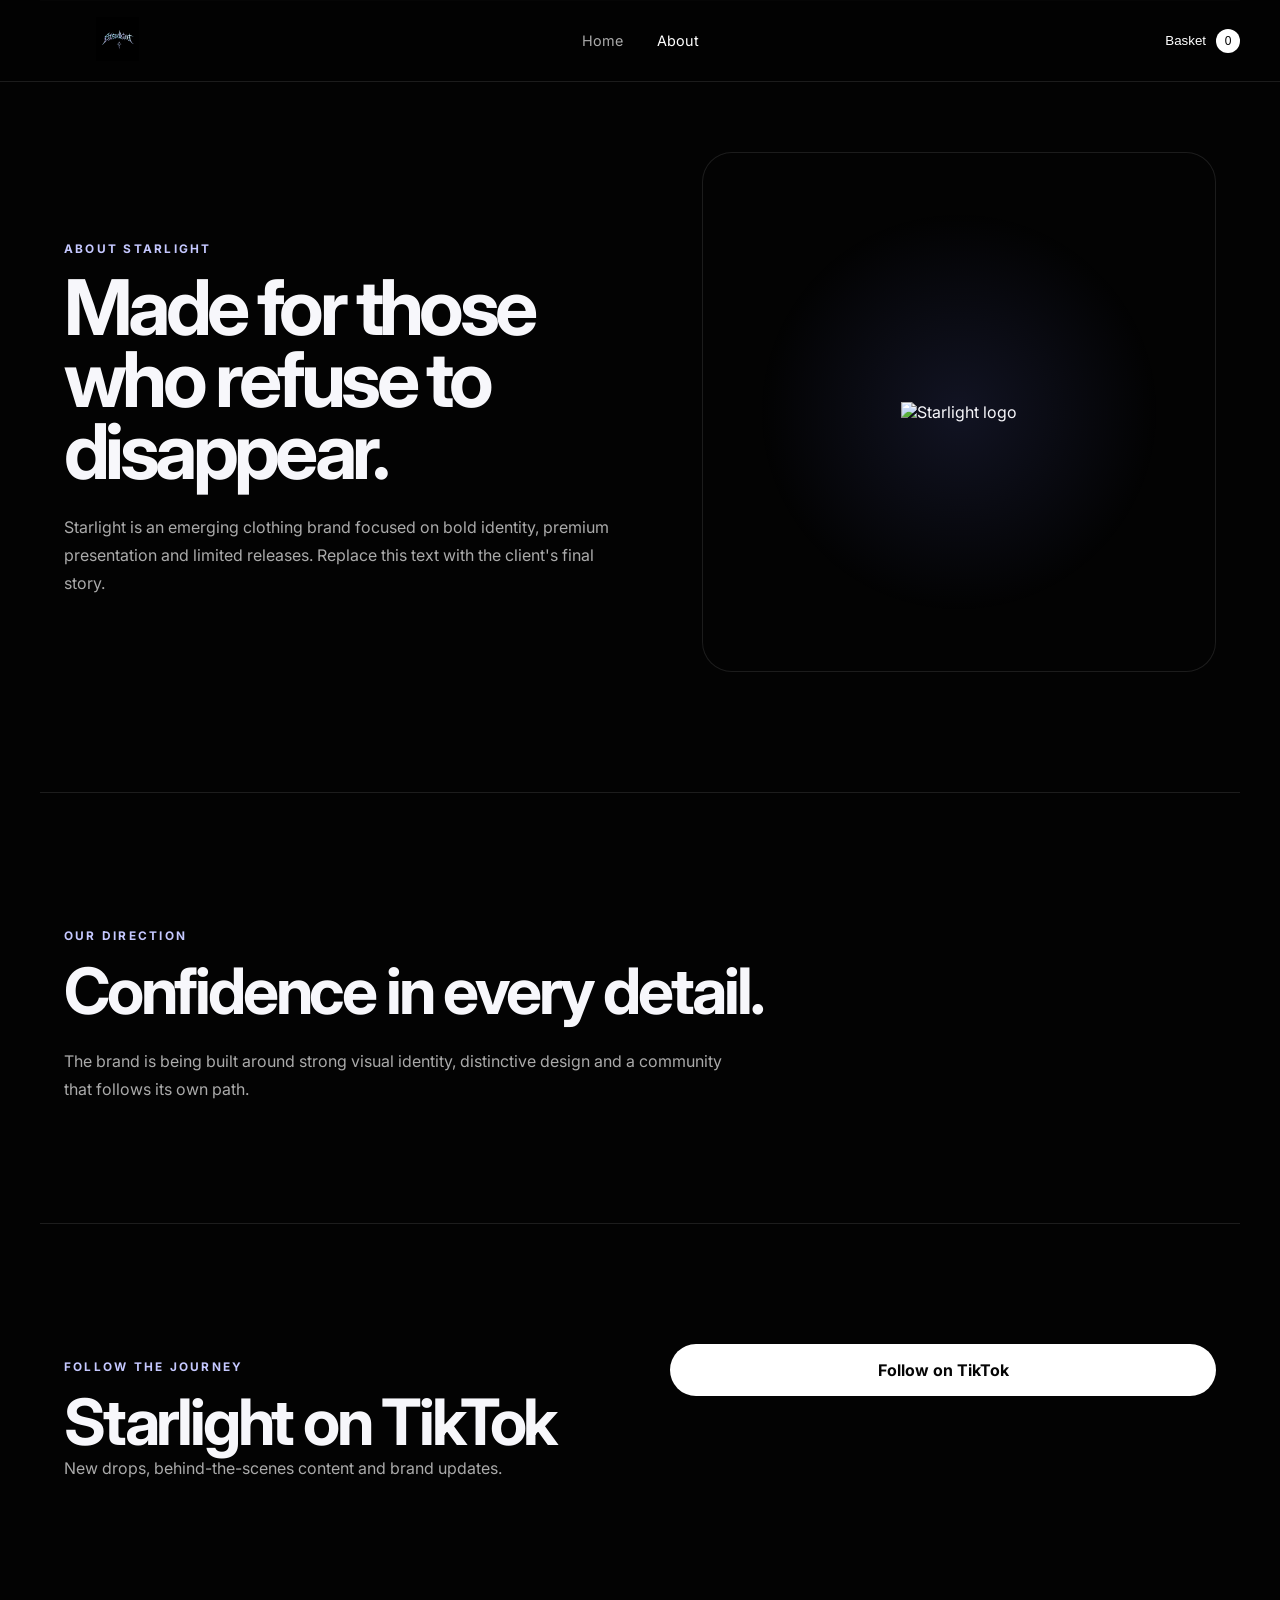
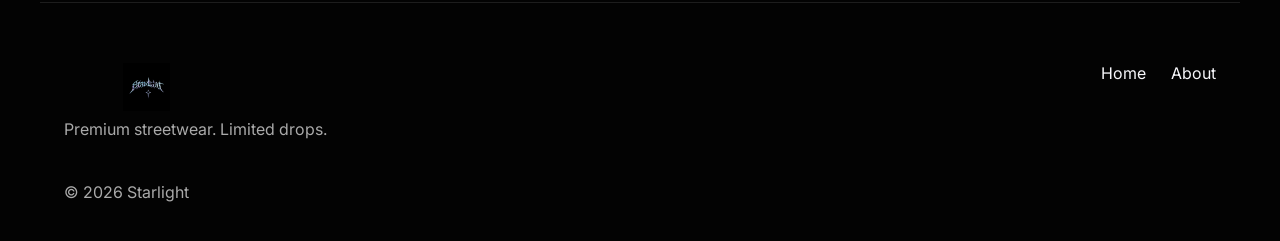
==== about.html @ 2e6d8582 "Update about.html" ====
<!DOCTYPE html><html lang="en"><head><meta charset="UTF-8"><meta name="viewport" content="width=device-width,initial-scale=1"><meta name="description" content="About Starlight."><title>Starlight | About</title><link rel="preconnect" href="https://fonts.googleapis.com"><link rel="preconnect" href="https://fonts.gstatic.com" crossorigin><link href="https://fonts.googleapis.com/css2?family=Inter:wght@400;500;600;700&display=swap" rel="stylesheet"><link rel="stylesheet" href="styles.css"></head><body><header class="site-header"><a class="brand" href="index.html"><img src="starlight-logo.jpg" alt="Starlight logo"></a><nav><a href="index.html">Home</a><a class="active" href="about.html">About</a></nav><button class="basket-button" id="openBasket" type="button"><span>Basket</span><span class="basket-count">0</span></button></header><main><section class="section about-hero"><div class="reveal"><p class="eyebrow">About Starlight</p><h1>Made for those who refuse to disappear.</h1><p class="muted">Starlight is an emerging clothing brand focused on bold identity, premium presentation and limited releases. Replace this text with the client's final story.</p></div><div class="logo-panel reveal"><img src="assets/starlight-logo.jpg" alt="Starlight logo"></div></section><section class="section reveal"><p class="eyebrow">Our direction</p><h2>Confidence in every detail.</h2><p class="muted narrow">The brand is being built around strong visual identity, distinctive design and a community that follows its own path.</p></section><section class="section split reveal"><div><p class="eyebrow">Follow the journey</p><h2>Starlight on TikTok</h2><p class="muted">New drops, behind-the-scenes content and brand updates.</p></div><a class="button light" id="tiktokLink" href="#" target="_blank" rel="noopener">Follow on TikTok</a></section></main><aside class="drawer" id="basketDrawer" aria-hidden="true"><div class="drawer-head"><div><p class="eyebrow">Your basket</p><h2>Basket</h2></div><button id="closeBasket" class="close" type="button">×</button></div><div class="empty"><div class="star small">✦</div><h3>Your basket is empty</h3><p class="muted">Products will become available after Shopify is connected.</p></div><div class="drawer-foot"><div class="total"><span>Subtotal</span><strong>£0.00</strong></div><button class="checkout" disabled>Checkout unavailable</button><small>Secure checkout will be provided by Shopify.</small></div></aside><div class="overlay" id="overlay"></div><footer><div><img src="starlight-logo.jpg" alt="Starlight"><p class="muted">Premium streetwear. Limited drops.</p></div><div><a href="index.html">Home</a> <a href="about.html">About</a></div><p class="muted">© <span id="year"></span> Starlight</p></footer><script src="script.js"></script></body></html>
---- styles.css ----
*{box-sizing:border-box;margin:0;padding:0}html{scroll-behavior:smooth}body{background:#030303;color:#f7f7fb;font-family:Inter,Arial,sans-serif;overflow-x:hidden}body.drawer-open{overflow:hidden}a{color:inherit;text-decoration:none}.site-header{position:fixed;inset:0 0 auto;z-index:20;height:82px;padding:0 max(24px,calc((100vw - 1200px)/2));display:grid;grid-template-columns:1fr auto 1fr;align-items:center;background:rgba(3,3,3,.8);backdrop-filter:blur(18px);border-bottom:1px solid rgba(255,255,255,.1)}.brand img{width:155px;height:44px;object-fit:contain}nav{display:flex;gap:34px}nav a{color:#aaa;font-size:.9rem}nav a.active,nav a:hover{color:#fff}.basket-button{justify-self:end;background:none;border:0;color:#fff;display:flex;align-items:center;gap:10px;cursor:pointer}.basket-count{background:#fff;color:#000;border-radius:999px;min-width:24px;height:24px;display:grid;place-items:center;font-size:.75rem}.hero{min-height:100vh;padding:140px 24px 80px;display:grid;place-items:center;text-align:center;position:relative;overflow:hidden}.hero-content{max-width:850px;z-index:2}.hero-logo{width:min(88vw,680px);filter:drop-shadow(0 0 30px rgba(145,160,255,.18))}.eyebrow{color:#c5c8ff;text-transform:uppercase;letter-spacing:.19em;font-size:.74rem;font-weight:700;margin:16px 0}.hero h1,h1{font-size:clamp(3rem,8vw,7rem);line-height:.94;letter-spacing:-.06em}.muted{color:#aaa;line-height:1.75}.hero .muted{margin:26px auto 32px}.button{min-height:52px;padding:0 28px;border-radius:999px;display:inline-flex;align-items:center;justify-content:center;font-weight:700;border:1px solid rgba(255,255,255,.12)}.button.light{background:#fff;color:#050505}.button.dark{background:transparent;color:#fff}.section{max-width:1200px;margin:auto;padding:120px 24px;border-top:1px solid rgba(255,255,255,.1)}h2{font-size:clamp(2.2rem,5vw,4.6rem);letter-spacing:-.05em;line-height:1}.heading{max-width:700px;margin-bottom:50px}.heading h2{margin-bottom:18px}.coming{min-height:430px;border:1px solid rgba(255,255,255,.1);border-radius:28px;background:linear-gradient(145deg,rgba(255,255,255,.045),rgba(255,255,255,.01));display:flex;flex-direction:column;align-items:center;justify-content:center;text-align:center;padding:40px}.coming h3{font-size:clamp(1.8rem,4vw,2.8rem);margin:16px}.coming p{max-width:520px;margin-bottom:26px}.star{font-size:4rem;color:#c5c8ff;text-shadow:0 0 35px rgba(150,160,255,.4)}.small{font-size:2.5rem}.split{display:grid;grid-template-columns:1fr 1fr;gap:60px;align-items:start}.text-link{display:inline-block;margin-top:25px;border-bottom:1px solid rgba(255,255,255,.15);padding-bottom:8px}.about-hero{min-height:88vh;padding-top:150px;display:grid;grid-template-columns:1.05fr .95fr;gap:70px;align-items:center}.about-hero h1{font-size:clamp(3rem,6vw,6rem);margin-bottom:25px}.logo-panel{min-height:520px;border:1px solid rgba(255,255,255,.1);border-radius:30px;display:grid;place-items:center;background:radial-gradient(circle,rgba(120,135,255,.13),transparent 55%)}.logo-panel img{max-width:100%}.narrow{max-width:680px;margin-top:24px}footer{max-width:1200px;margin:auto;padding:60px 24px 35px;border-top:1px solid rgba(255,255,255,.1);display:grid;grid-template-columns:1fr auto;gap:35px}footer img{width:165px;height:48px;object-fit:contain}footer div:nth-child(2){display:flex;gap:25px}.drawer{position:fixed;top:0;right:0;z-index:40;width:min(440px,100%);height:100vh;background:#09090c;border-left:1px solid rgba(255,255,255,.1);padding:30px;display:flex;flex-direction:column;transform:translateX(102%);transition:.35s}.drawer.open{transform:none}.drawer-head{display:flex;justify-content:space-between;padding-bottom:22px;border-bottom:1px solid rgba(255,255,255,.1)}.close{width:42px;height:42px;border-radius:50%;background:none;border:1px solid rgba(255,255,255,.15);color:#fff;font-size:1.5rem}.empty{flex:1;display:flex;flex-direction:column;align-items:center;justify-content:center;text-align:center}.empty h3{margin:15px 0 8px}.drawer-foot{padding-top:20px;border-top:1px solid rgba(255,255,255,.1)}.total{display:flex;justify-content:space-between;margin-bottom:18px}.checkout{width:100%;height:52px;border:0;border-radius:999px;background:#2a2a31;color:#777}.drawer-foot small{display:block;text-align:center;color:#888;margin-top:10px}.overlay{position:fixed;inset:0;background:rgba(0,0,0,.7);z-index:30;opacity:0;pointer-events:none;transition:.3s}.overlay.show{opacity:1;pointer-events:auto}.reveal{opacity:0;transform:translateY(22px);transition:.7s}.reveal.visible{opacity:1;transform:none}.glow{position:absolute;border-radius:50%;filter:blur(90px);opacity:.22}.one{width:360px;height:360px;background:#6876ff;left:-160px;top:30%}.two{width:280px;height:280px;background:#b580ff;right:-130px;bottom:5%}@media(max-width:760px){.site-header{height:72px;padding:0 18px;grid-template-columns:1fr auto}.brand img{width:130px;height:38px}nav{display:none}.basket-button span:first-child{display:none}.hero-logo{width:96vw}.section{padding:90px 20px}.split,.about-hero{grid-template-columns:1fr}.about-hero{padding-top:130px}.logo-panel{min-height:330px}footer{grid-template-columns:1fr}}
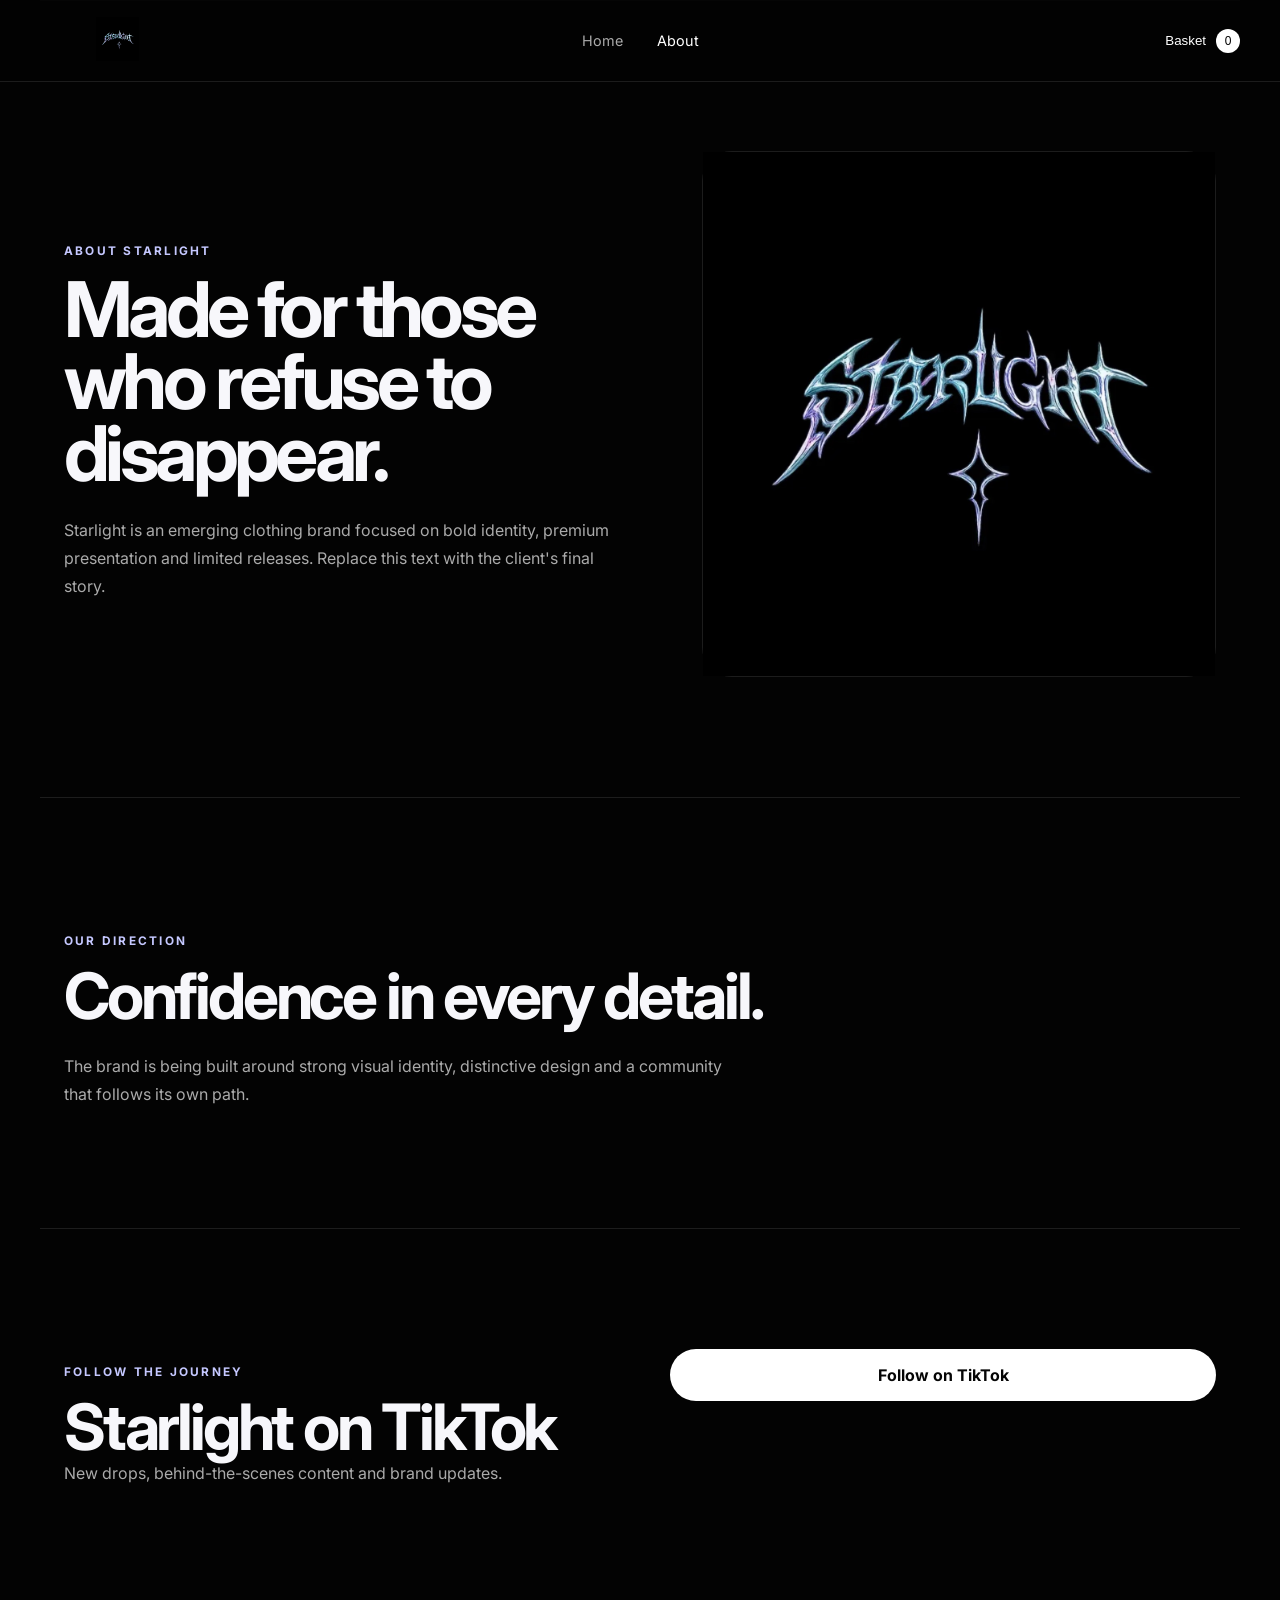
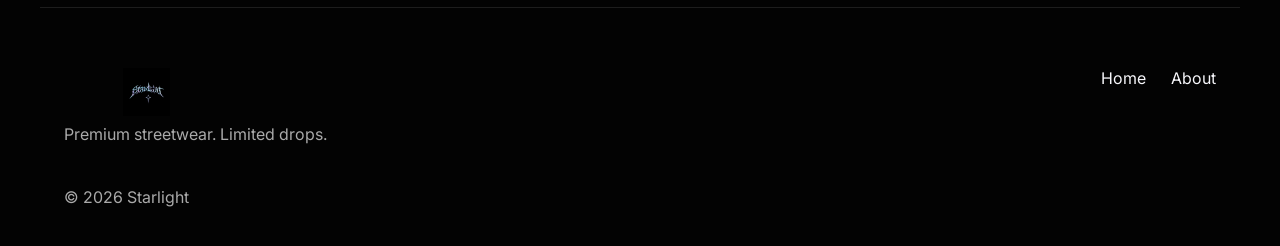
==== commit df9e476b: "Update about.html" ====
--- a/about.html
+++ b/about.html
@@ -1 +1 @@
-<!DOCTYPE html><html lang="en"><head><meta charset="UTF-8"><meta name="viewport" content="width=device-width,initial-scale=1"><meta name="description" content="About Starlight."><title>Starlight | About</title><link rel="preconnect" href="https://fonts.googleapis.com"><link rel="preconnect" href="https://fonts.gstatic.com" crossorigin><link href="https://fonts.googleapis.com/css2?family=Inter:wght@400;500;600;700&display=swap" rel="stylesheet"><link rel="stylesheet" href="styles.css"></head><body><header class="site-header"><a class="brand" href="index.html"><img src="starlight-logo.jpg" alt="Starlight logo"></a><nav><a href="index.html">Home</a><a class="active" href="about.html">About</a></nav><button class="basket-button" id="openBasket" type="button"><span>Basket</span><span class="basket-count">0</span></button></header><main><section class="section about-hero"><div class="reveal"><p class="eyebrow">About Starlight</p><h1>Made for those who refuse to disappear.</h1><p class="muted">Starlight is an emerging clothing brand focused on bold identity, premium presentation and limited releases. Replace this text with the client's final story.</p></div><div class="logo-panel reveal"><img src="assets/starlight-logo.jpg" alt="Starlight logo"></div></section><section class="section reveal"><p class="eyebrow">Our direction</p><h2>Confidence in every detail.</h2><p class="muted narrow">The brand is being built around strong visual identity, distinctive design and a community that follows its own path.</p></section><section class="section split reveal"><div><p class="eyebrow">Follow the journey</p><h2>Starlight on TikTok</h2><p class="muted">New drops, behind-the-scenes content and brand updates.</p></div><a class="button light" id="tiktokLink" href="#" target="_blank" rel="noopener">Follow on TikTok</a></section></main><aside class="drawer" id="basketDrawer" aria-hidden="true"><div class="drawer-head"><div><p class="eyebrow">Your basket</p><h2>Basket</h2></div><button id="closeBasket" class="close" type="button">×</button></div><div class="empty"><div class="star small">✦</div><h3>Your basket is empty</h3><p class="muted">Products will become available after Shopify is connected.</p></div><div class="drawer-foot"><div class="total"><span>Subtotal</span><strong>£0.00</strong></div><button class="checkout" disabled>Checkout unavailable</button><small>Secure checkout will be provided by Shopify.</small></div></aside><div class="overlay" id="overlay"></div><footer><div><img src="starlight-logo.jpg" alt="Starlight"><p class="muted">Premium streetwear. Limited drops.</p></div><div><a href="index.html">Home</a> <a href="about.html">About</a></div><p class="muted">© <span id="year"></span> Starlight</p></footer><script src="script.js"></script></body></html>
+<!DOCTYPE html><html lang="en"><head><meta charset="UTF-8"><meta name="viewport" content="width=device-width,initial-scale=1"><meta name="description" content="About Starlight."><title>Starlight | About</title><link rel="preconnect" href="https://fonts.googleapis.com"><link rel="preconnect" href="https://fonts.gstatic.com" crossorigin><link href="https://fonts.googleapis.com/css2?family=Inter:wght@400;500;600;700&display=swap" rel="stylesheet"><link rel="stylesheet" href="styles.css"></head><body><header class="site-header"><a class="brand" href="index.html"><img src="starlight-logo.jpg" alt="Starlight logo"></a><nav><a href="index.html">Home</a><a class="active" href="about.html">About</a></nav><button class="basket-button" id="openBasket" type="button"><span>Basket</span><span class="basket-count">0</span></button></header><main><section class="section about-hero"><div class="reveal"><p class="eyebrow">About Starlight</p><h1>Made for those who refuse to disappear.</h1><p class="muted">Starlight is an emerging clothing brand focused on bold identity, premium presentation and limited releases. Replace this text with the client's final story.</p></div><div class="logo-panel reveal"><img src="starlight-logo.jpg" alt="Starlight logo"></div></section><section class="section reveal"><p class="eyebrow">Our direction</p><h2>Confidence in every detail.</h2><p class="muted narrow">The brand is being built around strong visual identity, distinctive design and a community that follows its own path.</p></section><section class="section split reveal"><div><p class="eyebrow">Follow the journey</p><h2>Starlight on TikTok</h2><p class="muted">New drops, behind-the-scenes content and brand updates.</p></div><a class="button light" id="tiktokLink" href="#" target="_blank" rel="noopener">Follow on TikTok</a></section></main><aside class="drawer" id="basketDrawer" aria-hidden="true"><div class="drawer-head"><div><p class="eyebrow">Your basket</p><h2>Basket</h2></div><button id="closeBasket" class="close" type="button">×</button></div><div class="empty"><div class="star small">✦</div><h3>Your basket is empty</h3><p class="muted">Products will become available after Shopify is connected.</p></div><div class="drawer-foot"><div class="total"><span>Subtotal</span><strong>£0.00</strong></div><button class="checkout" disabled>Checkout unavailable</button><small>Secure checkout will be provided by Shopify.</small></div></aside><div class="overlay" id="overlay"></div><footer><div><img src="starlight-logo.jpg" alt="Starlight"><p class="muted">Premium streetwear. Limited drops.</p></div><div><a href="index.html">Home</a> <a href="about.html">About</a></div><p class="muted">© <span id="year"></span> Starlight</p></footer><script src="script.js"></script></body></html>
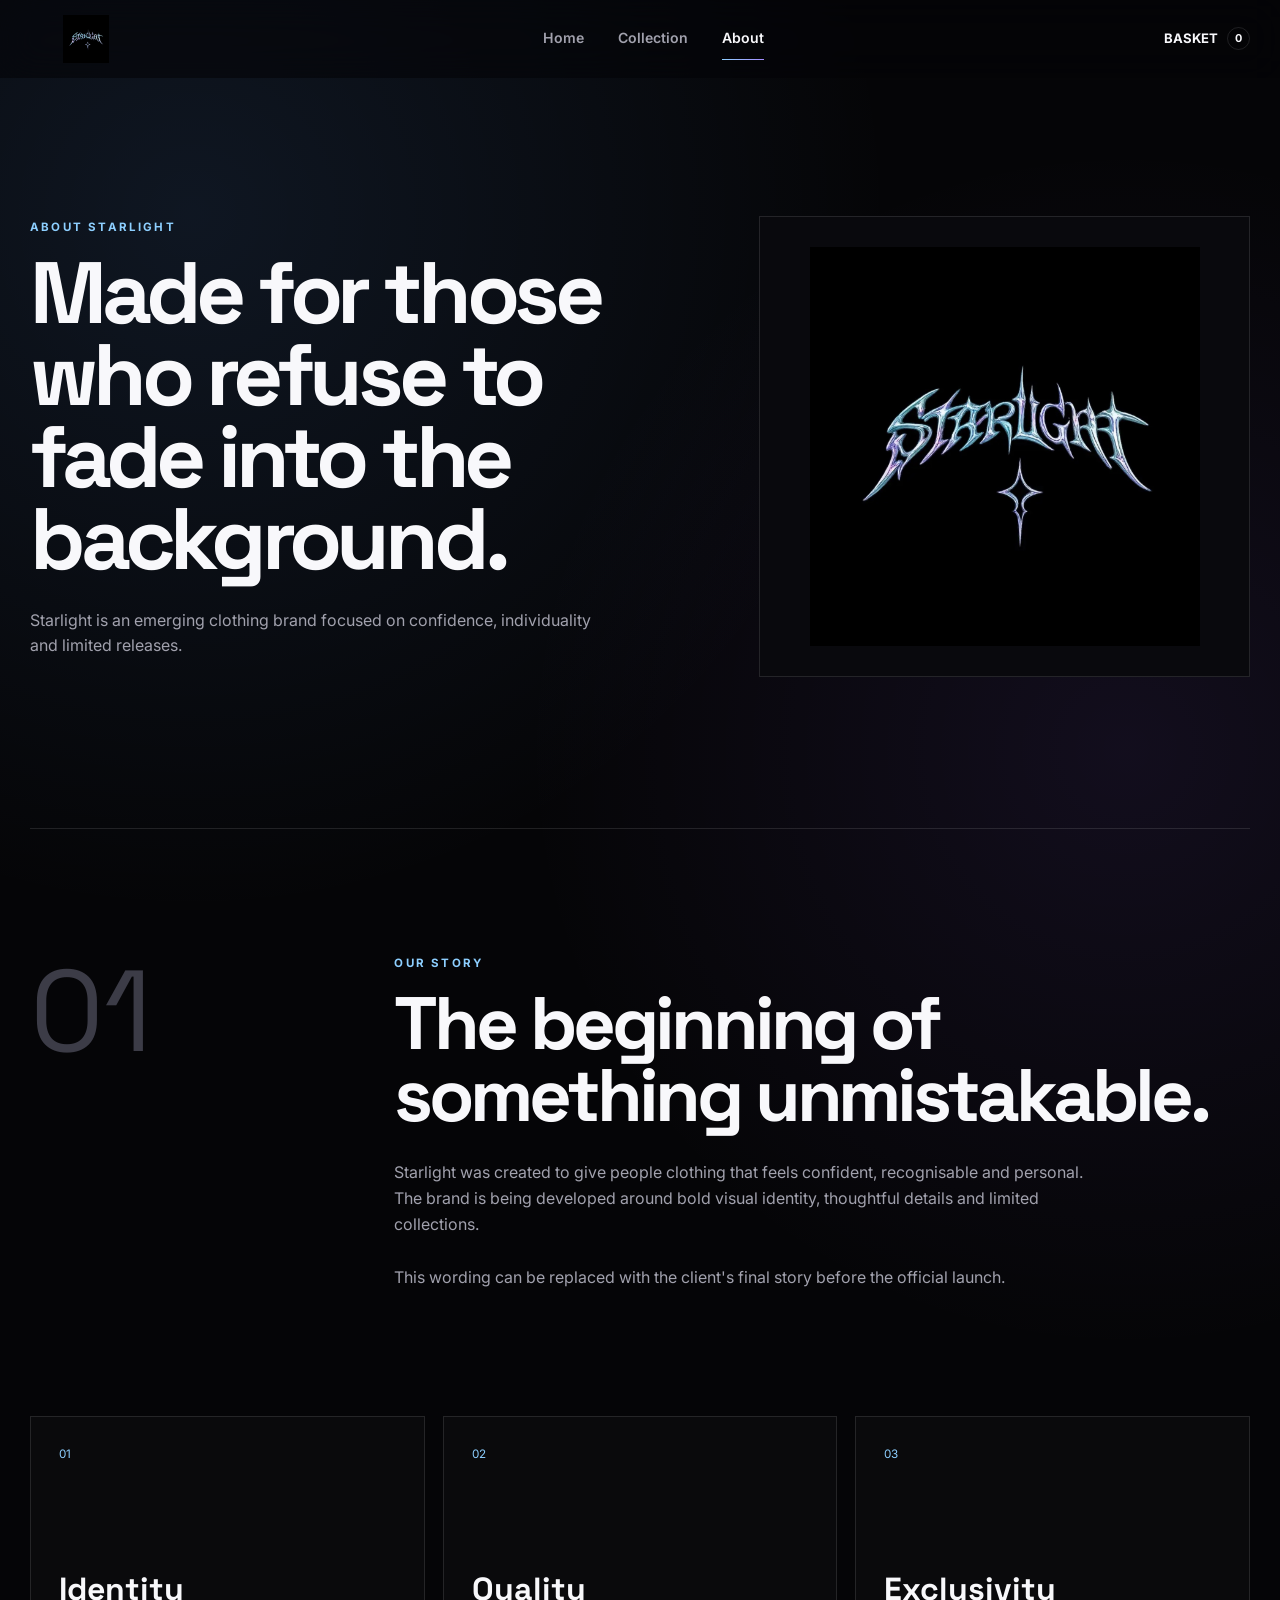
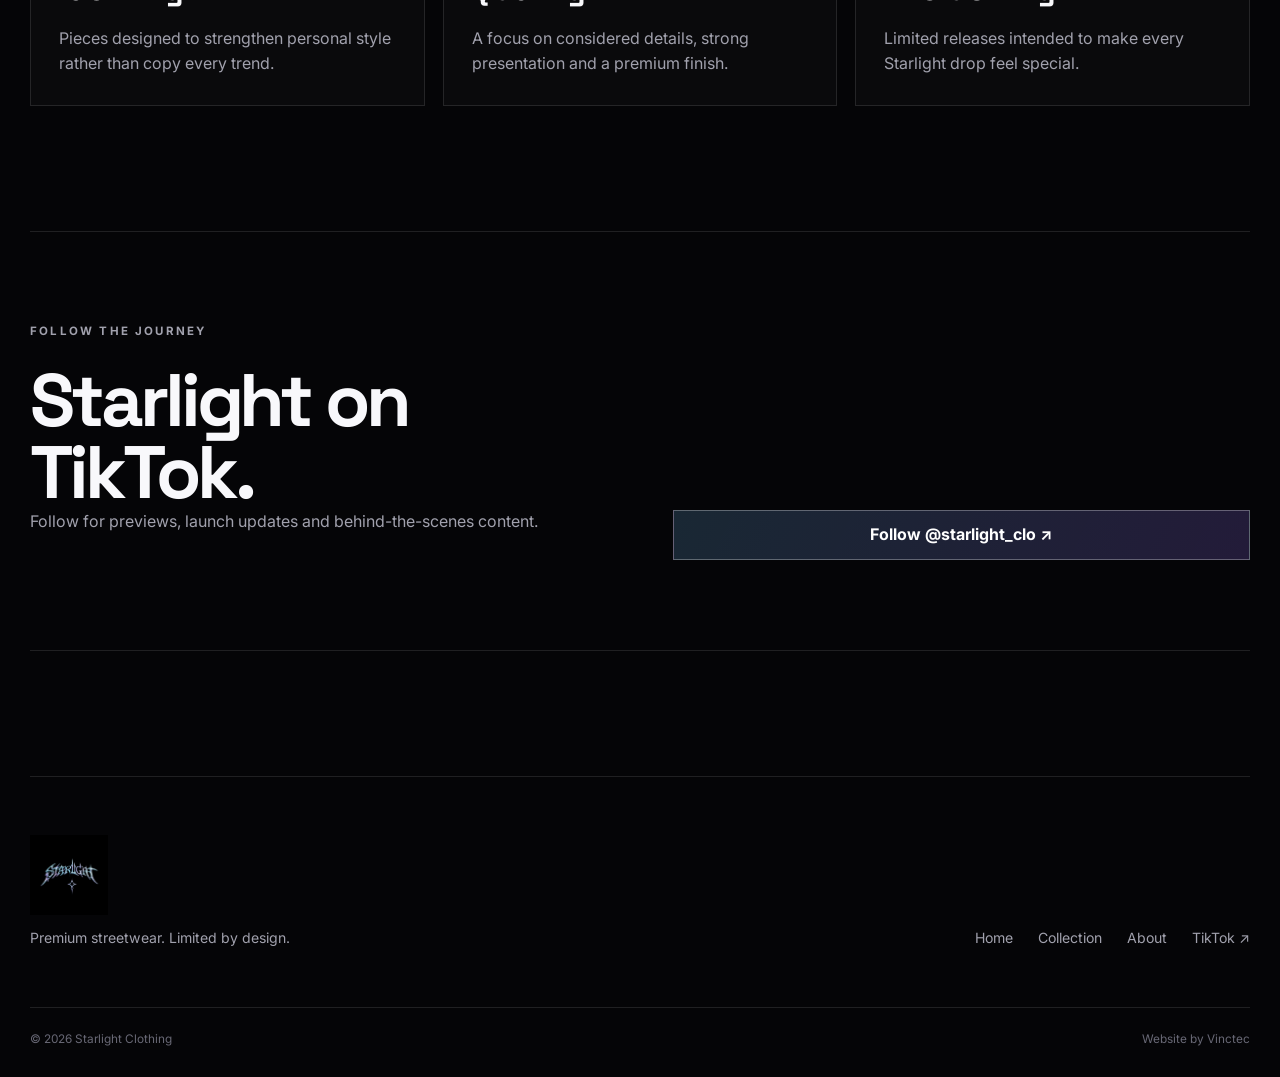
==== commit 89653d29: "Add files via upload" ====
--- a/about.html
+++ b/about.html
@@ -1 +1,161 @@
-<!DOCTYPE html><html lang="en"><head><meta charset="UTF-8"><meta name="viewport" content="width=device-width,initial-scale=1"><meta name="description" content="About Starlight."><title>Starlight | About</title><link rel="preconnect" href="https://fonts.googleapis.com"><link rel="preconnect" href="https://fonts.gstatic.com" crossorigin><link href="https://fonts.googleapis.com/css2?family=Inter:wght@400;500;600;700&display=swap" rel="stylesheet"><link rel="stylesheet" href="styles.css"></head><body><header class="site-header"><a class="brand" href="index.html"><img src="starlight-logo.jpg" alt="Starlight logo"></a><nav><a href="index.html">Home</a><a class="active" href="about.html">About</a></nav><button class="basket-button" id="openBasket" type="button"><span>Basket</span><span class="basket-count">0</span></button></header><main><section class="section about-hero"><div class="reveal"><p class="eyebrow">About Starlight</p><h1>Made for those who refuse to disappear.</h1><p class="muted">Starlight is an emerging clothing brand focused on bold identity, premium presentation and limited releases. Replace this text with the client's final story.</p></div><div class="logo-panel reveal"><img src="starlight-logo.jpg" alt="Starlight logo"></div></section><section class="section reveal"><p class="eyebrow">Our direction</p><h2>Confidence in every detail.</h2><p class="muted narrow">The brand is being built around strong visual identity, distinctive design and a community that follows its own path.</p></section><section class="section split reveal"><div><p class="eyebrow">Follow the journey</p><h2>Starlight on TikTok</h2><p class="muted">New drops, behind-the-scenes content and brand updates.</p></div><a class="button light" id="tiktokLink" href="#" target="_blank" rel="noopener">Follow on TikTok</a></section></main><aside class="drawer" id="basketDrawer" aria-hidden="true"><div class="drawer-head"><div><p class="eyebrow">Your basket</p><h2>Basket</h2></div><button id="closeBasket" class="close" type="button">×</button></div><div class="empty"><div class="star small">✦</div><h3>Your basket is empty</h3><p class="muted">Products will become available after Shopify is connected.</p></div><div class="drawer-foot"><div class="total"><span>Subtotal</span><strong>£0.00</strong></div><button class="checkout" disabled>Checkout unavailable</button><small>Secure checkout will be provided by Shopify.</small></div></aside><div class="overlay" id="overlay"></div><footer><div><img src="starlight-logo.jpg" alt="Starlight"><p class="muted">Premium streetwear. Limited drops.</p></div><div><a href="index.html">Home</a> <a href="about.html">About</a></div><p class="muted">© <span id="year"></span> Starlight</p></footer><script src="script.js"></script></body></html>
+<!DOCTYPE html>
+<html lang="en">
+<head>
+  <meta charset="UTF-8">
+  <meta name="viewport" content="width=device-width, initial-scale=1.0">
+  <meta name="description" content="Discover the story behind Starlight Clothing.">
+  <meta name="theme-color" content="#050507">
+  <title>About | Starlight Clothing</title>
+
+  <link rel="preconnect" href="https://fonts.googleapis.com">
+  <link rel="preconnect" href="https://fonts.gstatic.com" crossorigin>
+  <link href="https://fonts.googleapis.com/css2?family=Inter:wght@400;500;600;700&family=Space+Grotesk:wght@500;600;700&display=swap" rel="stylesheet">
+  <link rel="stylesheet" href="styles.css">
+</head>
+
+<body>
+  <header class="site-header" id="siteHeader">
+    <a class="brand" href="index.html" aria-label="Starlight home">
+      <img src="starlight-logo.jpg" alt="Starlight Clothing logo">
+    </a>
+
+    <nav class="desktop-nav" aria-label="Main navigation">
+      <a href="index.html">Home</a>
+      <a href="index.html#collection">Collection</a>
+      <a class="active" href="about.html">About</a>
+    </nav>
+
+    <div class="header-actions">
+      <button class="basket-button" id="openBasket" type="button" aria-label="Open basket">
+        Basket <span>0</span>
+      </button>
+
+      <button class="menu-button" id="menuButton" type="button" aria-label="Open menu" aria-expanded="false">
+        <span></span>
+        <span></span>
+      </button>
+    </div>
+  </header>
+
+  <nav class="mobile-menu" id="mobileMenu" aria-label="Mobile navigation">
+    <a href="index.html">Home</a>
+    <a href="index.html#collection">Collection</a>
+    <a href="about.html">About</a>
+  </nav>
+
+  <main>
+    <section class="about-hero">
+      <div class="about-copy reveal">
+        <p class="eyebrow">About Starlight</p>
+        <h1>Made for those who refuse to fade into the background.</h1>
+        <p>
+          Starlight is an emerging clothing brand focused on confidence, individuality and limited releases.
+        </p>
+      </div>
+
+      <div class="about-logo-card reveal">
+        <img src="starlight-logo.jpg" alt="Starlight Clothing">
+      </div>
+    </section>
+
+    <section class="story section-shell reveal">
+      <div class="story-number">01</div>
+
+      <div class="story-content">
+        <p class="eyebrow">Our story</p>
+        <h2>The beginning of something unmistakable.</h2>
+        <p>
+          Starlight was created to give people clothing that feels confident, recognisable and personal.
+          The brand is being developed around bold visual identity, thoughtful details and limited collections.
+        </p>
+        <p>
+          This wording can be replaced with the client's final story before the official launch.
+        </p>
+      </div>
+    </section>
+
+    <section class="values section-shell">
+      <article class="value-card reveal">
+        <span>01</span>
+        <h3>Identity</h3>
+        <p>Pieces designed to strengthen personal style rather than copy every trend.</p>
+      </article>
+
+      <article class="value-card reveal">
+        <span>02</span>
+        <h3>Quality</h3>
+        <p>A focus on considered details, strong presentation and a premium finish.</p>
+      </article>
+
+      <article class="value-card reveal">
+        <span>03</span>
+        <h3>Exclusivity</h3>
+        <p>Limited releases intended to make every Starlight drop feel special.</p>
+      </article>
+    </section>
+
+    <section class="social-strip section-shell reveal">
+      <div>
+        <p class="eyebrow">Follow the journey</p>
+        <h2>Starlight on TikTok.</h2>
+        <p>Follow for previews, launch updates and behind-the-scenes content.</p>
+      </div>
+
+      <a class="primary-button" href="https://www.tiktok.com/@starlight_clo" target="_blank" rel="noopener noreferrer">
+        Follow @starlight_clo ↗
+      </a>
+    </section>
+  </main>
+
+  <footer class="site-footer section-shell">
+    <div class="footer-top">
+      <div class="footer-brand">
+        <img src="starlight-logo.jpg" alt="Starlight Clothing">
+        <p>Premium streetwear. Limited by design.</p>
+      </div>
+
+      <div class="footer-links">
+        <a href="index.html">Home</a>
+        <a href="index.html#collection">Collection</a>
+        <a href="about.html">About</a>
+        <a href="https://www.tiktok.com/@starlight_clo" target="_blank" rel="noopener noreferrer">TikTok ↗</a>
+      </div>
+    </div>
+
+    <div class="footer-bottom">
+      <span>© <span id="year"></span> Starlight Clothing</span>
+      <span>Website by Vinctec</span>
+    </div>
+  </footer>
+
+  <div class="basket-overlay" id="basketOverlay"></div>
+
+  <aside class="basket-drawer" id="basketDrawer" aria-hidden="true" aria-label="Shopping basket">
+    <div class="basket-header">
+      <div>
+        <p class="eyebrow">Your selection</p>
+        <h2>Basket</h2>
+      </div>
+      <button id="closeBasket" type="button" aria-label="Close basket">×</button>
+    </div>
+
+    <div class="basket-empty">
+      <span class="empty-icon">✦</span>
+      <h3>Your basket is empty.</h3>
+      <p>The first Starlight collection is coming soon.</p>
+      <button class="outline-button" id="continueShopping" type="button">Continue browsing</button>
+    </div>
+
+    <div class="basket-summary">
+      <div>
+        <span>Subtotal</span>
+        <strong>£0.00</strong>
+      </div>
+      <button type="button" disabled>Checkout unavailable</button>
+      <small>Secure checkout will be connected through Shopify.</small>
+    </div>
+  </aside>
+
+  <script src="script.js"></script>
+</body>
+</html>
--- a/styles.css
+++ b/styles.css
@@ -1 +1,886 @@
-*{box-sizing:border-box;margin:0;padding:0}html{scroll-behavior:smooth}body{background:#030303;color:#f7f7fb;font-family:Inter,Arial,sans-serif;overflow-x:hidden}body.drawer-open{overflow:hidden}a{color:inherit;text-decoration:none}.site-header{position:fixed;inset:0 0 auto;z-index:20;height:82px;padding:0 max(24px,calc((100vw - 1200px)/2));display:grid;grid-template-columns:1fr auto 1fr;align-items:center;background:rgba(3,3,3,.8);backdrop-filter:blur(18px);border-bottom:1px solid rgba(255,255,255,.1)}.brand img{width:155px;height:44px;object-fit:contain}nav{display:flex;gap:34px}nav a{color:#aaa;font-size:.9rem}nav a.active,nav a:hover{color:#fff}.basket-button{justify-self:end;background:none;border:0;color:#fff;display:flex;align-items:center;gap:10px;cursor:pointer}.basket-count{background:#fff;color:#000;border-radius:999px;min-width:24px;height:24px;display:grid;place-items:center;font-size:.75rem}.hero{min-height:100vh;padding:140px 24px 80px;display:grid;place-items:center;text-align:center;position:relative;overflow:hidden}.hero-content{max-width:850px;z-index:2}.hero-logo{width:min(88vw,680px);filter:drop-shadow(0 0 30px rgba(145,160,255,.18))}.eyebrow{color:#c5c8ff;text-transform:uppercase;letter-spacing:.19em;font-size:.74rem;font-weight:700;margin:16px 0}.hero h1,h1{font-size:clamp(3rem,8vw,7rem);line-height:.94;letter-spacing:-.06em}.muted{color:#aaa;line-height:1.75}.hero .muted{margin:26px auto 32px}.button{min-height:52px;padding:0 28px;border-radius:999px;display:inline-flex;align-items:center;justify-content:center;font-weight:700;border:1px solid rgba(255,255,255,.12)}.button.light{background:#fff;color:#050505}.button.dark{background:transparent;color:#fff}.section{max-width:1200px;margin:auto;padding:120px 24px;border-top:1px solid rgba(255,255,255,.1)}h2{font-size:clamp(2.2rem,5vw,4.6rem);letter-spacing:-.05em;line-height:1}.heading{max-width:700px;margin-bottom:50px}.heading h2{margin-bottom:18px}.coming{min-height:430px;border:1px solid rgba(255,255,255,.1);border-radius:28px;background:linear-gradient(145deg,rgba(255,255,255,.045),rgba(255,255,255,.01));display:flex;flex-direction:column;align-items:center;justify-content:center;text-align:center;padding:40px}.coming h3{font-size:clamp(1.8rem,4vw,2.8rem);margin:16px}.coming p{max-width:520px;margin-bottom:26px}.star{font-size:4rem;color:#c5c8ff;text-shadow:0 0 35px rgba(150,160,255,.4)}.small{font-size:2.5rem}.split{display:grid;grid-template-columns:1fr 1fr;gap:60px;align-items:start}.text-link{display:inline-block;margin-top:25px;border-bottom:1px solid rgba(255,255,255,.15);padding-bottom:8px}.about-hero{min-height:88vh;padding-top:150px;display:grid;grid-template-columns:1.05fr .95fr;gap:70px;align-items:center}.about-hero h1{font-size:clamp(3rem,6vw,6rem);margin-bottom:25px}.logo-panel{min-height:520px;border:1px solid rgba(255,255,255,.1);border-radius:30px;display:grid;place-items:center;background:radial-gradient(circle,rgba(120,135,255,.13),transparent 55%)}.logo-panel img{max-width:100%}.narrow{max-width:680px;margin-top:24px}footer{max-width:1200px;margin:auto;padding:60px 24px 35px;border-top:1px solid rgba(255,255,255,.1);display:grid;grid-template-columns:1fr auto;gap:35px}footer img{width:165px;height:48px;object-fit:contain}footer div:nth-child(2){display:flex;gap:25px}.drawer{position:fixed;top:0;right:0;z-index:40;width:min(440px,100%);height:100vh;background:#09090c;border-left:1px solid rgba(255,255,255,.1);padding:30px;display:flex;flex-direction:column;transform:translateX(102%);transition:.35s}.drawer.open{transform:none}.drawer-head{display:flex;justify-content:space-between;padding-bottom:22px;border-bottom:1px solid rgba(255,255,255,.1)}.close{width:42px;height:42px;border-radius:50%;background:none;border:1px solid rgba(255,255,255,.15);color:#fff;font-size:1.5rem}.empty{flex:1;display:flex;flex-direction:column;align-items:center;justify-content:center;text-align:center}.empty h3{margin:15px 0 8px}.drawer-foot{padding-top:20px;border-top:1px solid rgba(255,255,255,.1)}.total{display:flex;justify-content:space-between;margin-bottom:18px}.checkout{width:100%;height:52px;border:0;border-radius:999px;background:#2a2a31;color:#777}.drawer-foot small{display:block;text-align:center;color:#888;margin-top:10px}.overlay{position:fixed;inset:0;background:rgba(0,0,0,.7);z-index:30;opacity:0;pointer-events:none;transition:.3s}.overlay.show{opacity:1;pointer-events:auto}.reveal{opacity:0;transform:translateY(22px);transition:.7s}.reveal.visible{opacity:1;transform:none}.glow{position:absolute;border-radius:50%;filter:blur(90px);opacity:.22}.one{width:360px;height:360px;background:#6876ff;left:-160px;top:30%}.two{width:280px;height:280px;background:#b580ff;right:-130px;bottom:5%}@media(max-width:760px){.site-header{height:72px;padding:0 18px;grid-template-columns:1fr auto}.brand img{width:130px;height:38px}nav{display:none}.basket-button span:first-child{display:none}.hero-logo{width:96vw}.section{padding:90px 20px}.split,.about-hero{grid-template-columns:1fr}.about-hero{padding-top:130px}.logo-panel{min-height:330px}footer{grid-template-columns:1fr}}+/* ==============================
+   STARLIGHT — FINAL CLIENT PREVIEW
+   ============================== */
+
+:root {
+  --bg: #050507;
+  --surface: #0d0d12;
+  --surface-light: #14141b;
+  --text: #f8f8fb;
+  --muted: #a1a1ad;
+  --line: rgba(255, 255, 255, 0.11);
+  --blue: #8dcfff;
+  --purple: #a48bff;
+  --max: 1220px;
+}
+
+* {
+  box-sizing: border-box;
+}
+
+html {
+  scroll-behavior: smooth;
+}
+
+body {
+  margin: 0;
+  background:
+    radial-gradient(circle at 15% 8%, rgba(96, 164, 255, 0.11), transparent 26%),
+    radial-gradient(circle at 88% 28%, rgba(154, 102, 255, 0.09), transparent 27%),
+    var(--bg);
+  color: var(--text);
+  font-family: "Inter", Arial, sans-serif;
+  line-height: 1.6;
+  overflow-x: hidden;
+}
+
+body.no-scroll {
+  overflow: hidden;
+}
+
+a {
+  color: inherit;
+  text-decoration: none;
+}
+
+button,
+input {
+  font: inherit;
+}
+
+button,
+a {
+  -webkit-tap-highlight-color: transparent;
+}
+
+img {
+  display: block;
+  max-width: 100%;
+}
+
+.section-shell {
+  width: min(calc(100% - 40px), var(--max));
+  margin-inline: auto;
+}
+
+.eyebrow {
+  margin: 0 0 16px;
+  color: var(--blue);
+  font-size: 0.72rem;
+  font-weight: 700;
+  letter-spacing: 0.19em;
+  text-transform: uppercase;
+}
+
+/* Header */
+.site-header {
+  position: fixed;
+  inset: 0 0 auto;
+  z-index: 100;
+  height: 78px;
+  padding-inline: max(22px, calc((100vw - var(--max)) / 2));
+  display: flex;
+  align-items: center;
+  justify-content: space-between;
+  background: rgba(5, 5, 7, 0.58);
+  border-bottom: 1px solid transparent;
+  backdrop-filter: blur(18px);
+  transition: background 0.25s ease, border-color 0.25s ease;
+}
+
+.site-header.scrolled {
+  background: rgba(5, 5, 7, 0.9);
+  border-color: var(--line);
+}
+
+.brand {
+  width: 112px;
+}
+
+.brand img {
+  width: 100%;
+  height: 48px;
+  object-fit: contain;
+}
+
+.desktop-nav {
+  display: flex;
+  gap: 34px;
+}
+
+.desktop-nav a {
+  position: relative;
+  color: var(--muted);
+  font-size: 0.88rem;
+  font-weight: 600;
+}
+
+.desktop-nav a:hover,
+.desktop-nav a.active {
+  color: var(--text);
+}
+
+.desktop-nav a.active::after {
+  content: "";
+  position: absolute;
+  right: 0;
+  bottom: -10px;
+  left: 0;
+  height: 1px;
+  background: linear-gradient(90deg, var(--blue), var(--purple));
+}
+
+.header-actions {
+  display: flex;
+  align-items: center;
+  gap: 12px;
+}
+
+.basket-button {
+  display: flex;
+  align-items: center;
+  gap: 9px;
+  padding: 8px 0;
+  border: 0;
+  background: transparent;
+  color: var(--text);
+  font-size: 0.82rem;
+  font-weight: 700;
+  text-transform: uppercase;
+  cursor: pointer;
+}
+
+.basket-button span {
+  width: 23px;
+  height: 23px;
+  display: grid;
+  place-items: center;
+  border: 1px solid var(--line);
+  border-radius: 50%;
+  font-size: 0.68rem;
+}
+
+.menu-button {
+  display: none;
+  width: 34px;
+  height: 34px;
+  padding: 7px;
+  border: 0;
+  background: transparent;
+  cursor: pointer;
+}
+
+.menu-button span {
+  display: block;
+  width: 100%;
+  height: 1px;
+  margin: 6px 0;
+  background: white;
+}
+
+.mobile-menu {
+  position: fixed;
+  top: 78px;
+  right: 0;
+  left: 0;
+  z-index: 90;
+  display: none;
+  gap: 18px;
+  padding: 24px;
+  background: rgba(5, 5, 7, 0.98);
+  border-bottom: 1px solid var(--line);
+}
+
+.mobile-menu.open {
+  display: grid;
+}
+
+/* Hero */
+.hero {
+  position: relative;
+  min-height: 100vh;
+  padding: 135px 24px 75px;
+  display: grid;
+  place-items: center;
+  overflow: hidden;
+  text-align: center;
+}
+
+.hero-content {
+  position: relative;
+  z-index: 2;
+  max-width: 900px;
+}
+
+.hero-logo {
+  /* Medium-sized logo as requested */
+  width: min(76vw, 430px);
+  max-height: 250px;
+  margin: 0 auto 24px;
+  object-fit: contain;
+  filter: drop-shadow(0 0 35px rgba(132, 180, 255, 0.16));
+}
+
+.hero h1 {
+  margin: 0;
+  font-family: "Space Grotesk", sans-serif;
+  font-size: clamp(3.4rem, 8.4vw, 7.6rem);
+  line-height: 0.92;
+  letter-spacing: -0.065em;
+}
+
+.hero-copy {
+  max-width: 620px;
+  margin: 27px auto 0;
+  color: var(--muted);
+  font-size: 1.04rem;
+}
+
+.hero-buttons {
+  margin-top: 34px;
+  display: flex;
+  align-items: center;
+  justify-content: center;
+  gap: 28px;
+}
+
+.primary-button {
+  min-height: 50px;
+  padding: 0 25px;
+  display: inline-flex;
+  align-items: center;
+  justify-content: center;
+  border: 1px solid rgba(255, 255, 255, 0.3);
+  background: linear-gradient(115deg, rgba(117, 198, 255, 0.18), rgba(154, 116, 255, 0.2));
+  color: white;
+  font-weight: 700;
+  transition: transform 0.25s ease, border-color 0.25s ease;
+}
+
+.primary-button:hover {
+  transform: translateY(-3px);
+  border-color: rgba(255, 255, 255, 0.58);
+}
+
+.secondary-link {
+  color: var(--muted);
+  font-weight: 600;
+}
+
+.secondary-link:hover {
+  color: white;
+}
+
+.hero-glow {
+  position: absolute;
+  width: 360px;
+  height: 360px;
+  border-radius: 50%;
+  filter: blur(100px);
+  opacity: 0.18;
+}
+
+.glow-left {
+  top: 24%;
+  left: -200px;
+  background: #5eaaff;
+}
+
+.glow-right {
+  right: -190px;
+  bottom: 8%;
+  background: #8e5fff;
+}
+
+.scroll-cue {
+  position: absolute;
+  bottom: 28px;
+  display: grid;
+  gap: 8px;
+  place-items: center;
+  color: #686876;
+  font-size: 0.68rem;
+  font-weight: 700;
+  letter-spacing: 0.16em;
+  text-transform: uppercase;
+}
+
+.scroll-cue span {
+  width: 1px;
+  height: 34px;
+  background: linear-gradient(var(--blue), transparent);
+}
+
+/* Main sections */
+.statement {
+  padding-top: 130px;
+  padding-bottom: 130px;
+  border-top: 1px solid var(--line);
+}
+
+.statement h2,
+.section-heading h2,
+.about-preview h2,
+.social-strip h2,
+.story h2 {
+  margin: 0;
+  font-family: "Space Grotesk", sans-serif;
+  font-size: clamp(2.7rem, 5.8vw, 5.7rem);
+  line-height: 0.97;
+  letter-spacing: -0.055em;
+}
+
+.statement > p:last-child {
+  max-width: 650px;
+  margin: 32px 0 0 auto;
+  color: var(--muted);
+  font-size: clamp(1.05rem, 2vw, 1.35rem);
+}
+
+.collection {
+  padding-top: 30px;
+  padding-bottom: 135px;
+}
+
+.section-heading {
+  display: grid;
+  grid-template-columns: 1.3fr 0.7fr;
+  align-items: end;
+  gap: 60px;
+}
+
+.section-heading > p {
+  margin: 0 0 7px;
+  color: var(--muted);
+}
+
+.product-grid {
+  margin-top: 65px;
+  display: grid;
+  grid-template-columns: repeat(3, 1fr);
+  gap: 20px;
+}
+
+.product-card {
+  padding: 13px;
+  border: 1px solid var(--line);
+  background: rgba(255, 255, 255, 0.022);
+  transition: transform 0.3s ease, border-color 0.3s ease;
+}
+
+.product-card:hover {
+  transform: translateY(-7px);
+  border-color: rgba(141, 207, 255, 0.34);
+}
+
+.product-placeholder {
+  position: relative;
+  aspect-ratio: 0.82;
+  overflow: hidden;
+  background:
+    radial-gradient(circle at 28% 22%, rgba(93, 177, 255, 0.22), transparent 30%),
+    linear-gradient(145deg, #11121a, #09090d);
+}
+
+.product-placeholder.purple {
+  background:
+    radial-gradient(circle at 72% 22%, rgba(161, 117, 255, 0.23), transparent 30%),
+    linear-gradient(145deg, #11121a, #09090d);
+}
+
+.product-number {
+  position: absolute;
+  top: 17px;
+  left: 17px;
+  color: #757584;
+  font-size: 0.7rem;
+  letter-spacing: 0.17em;
+}
+
+.placeholder-orbit {
+  position: absolute;
+  inset: 20%;
+  border: 1px solid rgba(255, 255, 255, 0.11);
+  border-radius: 50%;
+}
+
+.placeholder-orbit::after {
+  content: "";
+  position: absolute;
+  inset: 21%;
+  border: 1px solid rgba(255, 255, 255, 0.09);
+  border-radius: 50%;
+}
+
+.product-placeholder p {
+  position: absolute;
+  right: 0;
+  bottom: 17px;
+  left: 0;
+  margin: 0;
+  color: #8f8f9d;
+  font-size: 0.72rem;
+  letter-spacing: 0.17em;
+  text-align: center;
+  text-transform: uppercase;
+}
+
+.product-meta {
+  padding: 19px 2px 15px;
+  display: flex;
+  align-items: flex-start;
+  justify-content: space-between;
+}
+
+.product-meta h3 {
+  margin: 0;
+  font-size: 1rem;
+}
+
+.product-meta span {
+  color: var(--muted);
+  font-size: 0.79rem;
+}
+
+.product-card > button {
+  width: 100%;
+  min-height: 45px;
+  border: 1px solid var(--line);
+  background: transparent;
+  color: #6e6e7a;
+}
+
+.about-preview,
+.social-strip {
+  padding-top: 90px;
+  padding-bottom: 90px;
+  display: grid;
+  grid-template-columns: 1fr 1fr;
+  gap: 65px;
+  border-top: 1px solid var(--line);
+}
+
+.about-preview p,
+.social-strip p {
+  max-width: 570px;
+  margin: 0 0 25px;
+  color: var(--muted);
+}
+
+.social-strip {
+  margin-bottom: 125px;
+  align-items: end;
+  border-bottom: 1px solid var(--line);
+}
+
+/* About page */
+.about-hero {
+  min-height: 92vh;
+  padding: 145px max(22px, calc((100vw - var(--max)) / 2)) 80px;
+  display: grid;
+  grid-template-columns: 1.15fr 0.85fr;
+  align-items: center;
+  gap: 65px;
+}
+
+.about-copy h1 {
+  margin: 0;
+  font-family: "Space Grotesk", sans-serif;
+  font-size: clamp(3.4rem, 6.8vw, 6.7rem);
+  line-height: 0.94;
+  letter-spacing: -0.06em;
+}
+
+.about-copy > p:last-child {
+  max-width: 580px;
+  margin-top: 28px;
+  color: var(--muted);
+}
+
+.about-logo-card {
+  padding: 30px;
+  display: grid;
+  place-items: center;
+  border: 1px solid var(--line);
+  background:
+    radial-gradient(circle at center, rgba(118, 174, 255, 0.12), transparent 56%),
+    #09090d;
+}
+
+.about-logo-card img {
+  width: min(100%, 390px);
+  object-fit: contain;
+}
+
+.story {
+  padding-top: 125px;
+  padding-bottom: 125px;
+  display: grid;
+  grid-template-columns: 0.35fr 1fr;
+  gap: 65px;
+  border-top: 1px solid var(--line);
+}
+
+.story-number {
+  color: #3c3c47;
+  font-family: "Space Grotesk", sans-serif;
+  font-size: clamp(5rem, 9vw, 9rem);
+  line-height: 1;
+}
+
+.story-content p:not(.eyebrow) {
+  max-width: 720px;
+  margin: 28px 0 0;
+  color: var(--muted);
+}
+
+.values {
+  padding-bottom: 125px;
+  display: grid;
+  grid-template-columns: repeat(3, 1fr);
+  gap: 18px;
+}
+
+.value-card {
+  min-height: 290px;
+  padding: 28px;
+  display: flex;
+  flex-direction: column;
+  border: 1px solid var(--line);
+  background: rgba(255, 255, 255, 0.02);
+}
+
+.value-card span {
+  color: var(--blue);
+  font-size: 0.73rem;
+}
+
+.value-card h3 {
+  margin: auto 0 10px;
+  font-family: "Space Grotesk", sans-serif;
+  font-size: 2rem;
+}
+
+.value-card p {
+  margin: 0;
+  color: var(--muted);
+}
+
+/* Footer */
+.site-footer {
+  padding-bottom: 28px;
+}
+
+.footer-top {
+  padding: 58px 0;
+  display: flex;
+  align-items: flex-end;
+  justify-content: space-between;
+  gap: 40px;
+  border-top: 1px solid var(--line);
+}
+
+.footer-brand img {
+  width: 180px;
+  max-height: 80px;
+  object-fit: contain;
+  object-position: left center;
+}
+
+.footer-brand p {
+  margin: 12px 0 0;
+  color: var(--muted);
+  font-size: 0.88rem;
+}
+
+.footer-links {
+  display: flex;
+  flex-wrap: wrap;
+  gap: 25px;
+}
+
+.footer-links a {
+  color: var(--muted);
+  font-size: 0.88rem;
+}
+
+.footer-links a:hover {
+  color: white;
+}
+
+.footer-bottom {
+  padding-top: 22px;
+  display: flex;
+  justify-content: space-between;
+  border-top: 1px solid var(--line);
+  color: #686875;
+  font-size: 0.74rem;
+}
+
+/* Basket */
+.basket-overlay {
+  position: fixed;
+  inset: 0;
+  z-index: 200;
+  visibility: hidden;
+  background: rgba(0, 0, 0, 0.66);
+  opacity: 0;
+  transition: 0.3s ease;
+}
+
+.basket-overlay.open {
+  visibility: visible;
+  opacity: 1;
+}
+
+.basket-drawer {
+  position: fixed;
+  top: 0;
+  right: 0;
+  z-index: 210;
+  width: min(445px, 100%);
+  height: 100vh;
+  padding: 30px;
+  display: flex;
+  flex-direction: column;
+  background: #09090d;
+  border-left: 1px solid var(--line);
+  transform: translateX(102%);
+  transition: transform 0.38s cubic-bezier(0.22, 1, 0.36, 1);
+}
+
+.basket-drawer.open {
+  transform: translateX(0);
+}
+
+.basket-header {
+  display: flex;
+  align-items: flex-start;
+  justify-content: space-between;
+}
+
+.basket-header h2 {
+  margin: 0;
+  font-family: "Space Grotesk", sans-serif;
+  font-size: 2.25rem;
+}
+
+.basket-header > button {
+  border: 0;
+  background: transparent;
+  color: white;
+  font-size: 2rem;
+  cursor: pointer;
+}
+
+.basket-empty {
+  margin: auto 0;
+  text-align: center;
+}
+
+.empty-icon {
+  color: var(--blue);
+  font-size: 2.8rem;
+  text-shadow: 0 0 28px rgba(141, 207, 255, 0.35);
+}
+
+.basket-empty h3 {
+  margin: 14px 0 8px;
+  font-size: 1.45rem;
+}
+
+.basket-empty p {
+  max-width: 280px;
+  margin: 0 auto 24px;
+  color: var(--muted);
+}
+
+.outline-button {
+  padding: 12px 19px;
+  border: 1px solid var(--line);
+  background: transparent;
+  color: white;
+  cursor: pointer;
+}
+
+.basket-summary {
+  padding-top: 22px;
+  border-top: 1px solid var(--line);
+}
+
+.basket-summary > div {
+  margin-bottom: 17px;
+  display: flex;
+  justify-content: space-between;
+}
+
+.basket-summary > button {
+  width: 100%;
+  min-height: 49px;
+  border: 0;
+  background: #202029;
+  color: #71717d;
+}
+
+.basket-summary small {
+  display: block;
+  margin-top: 11px;
+  color: #686875;
+  font-size: 0.7rem;
+  text-align: center;
+}
+
+/* Reveal animation */
+.reveal {
+  opacity: 0;
+  transform: translateY(24px);
+  transition: opacity 0.75s ease, transform 0.75s ease;
+}
+
+.reveal.visible {
+  opacity: 1;
+  transform: translateY(0);
+}
+
+/* Responsive */
+@media (max-width: 900px) {
+  .desktop-nav {
+    display: none;
+  }
+
+  .menu-button {
+    display: block;
+  }
+
+  .section-heading,
+  .about-preview,
+  .social-strip,
+  .about-hero {
+    grid-template-columns: 1fr;
+  }
+
+  .product-grid,
+  .values {
+    grid-template-columns: repeat(2, 1fr);
+  }
+
+  .about-hero {
+    min-height: auto;
+    padding-top: 130px;
+  }
+
+  .story {
+    grid-template-columns: 1fr;
+  }
+
+  .story-number {
+    font-size: 5rem;
+  }
+}
+
+@media (max-width: 620px) {
+  .site-header {
+    height: 70px;
+    padding-inline: 17px;
+  }
+
+  .brand {
+    width: 94px;
+  }
+
+  .brand img {
+    height: 42px;
+  }
+
+  .mobile-menu {
+    top: 70px;
+  }
+
+  .hero {
+    min-height: 92vh;
+    padding: 115px 18px 75px;
+  }
+
+  .hero-logo {
+    width: min(82vw, 330px);
+    max-height: 190px;
+  }
+
+  .hero h1 {
+    font-size: clamp(3.15rem, 16vw, 5.2rem);
+  }
+
+  .hero-buttons {
+    flex-direction: column;
+    gap: 18px;
+  }
+
+  .scroll-cue {
+    display: none;
+  }
+
+  .section-shell {
+    width: min(calc(100% - 30px), var(--max));
+  }
+
+  .statement {
+    padding-top: 90px;
+    padding-bottom: 90px;
+  }
+
+  .collection {
+    padding-bottom: 95px;
+  }
+
+  .section-heading {
+    gap: 24px;
+  }
+
+  .product-grid,
+  .values {
+    grid-template-columns: 1fr;
+  }
+
+  .about-preview,
+  .social-strip {
+    padding-top: 65px;
+    padding-bottom: 65px;
+    gap: 30px;
+  }
+
+  .social-strip {
+    margin-bottom: 90px;
+  }
+
+  .about-hero {
+    padding: 115px 17px 65px;
+  }
+
+  .story {
+    padding-top: 90px;
+    padding-bottom: 90px;
+  }
+
+  .footer-top {
+    align-items: flex-start;
+    flex-direction: column;
+  }
+
+  .footer-bottom {
+    gap: 9px;
+    flex-direction: column;
+  }
+
+  .basket-drawer {
+    padding: 23px;
+  }
+}
+
+@media (prefers-reduced-motion: reduce) {
+  *,
+  *::before,
+  *::after {
+    scroll-behavior: auto !important;
+    transition-duration: 0.01ms !important;
+  }
+}
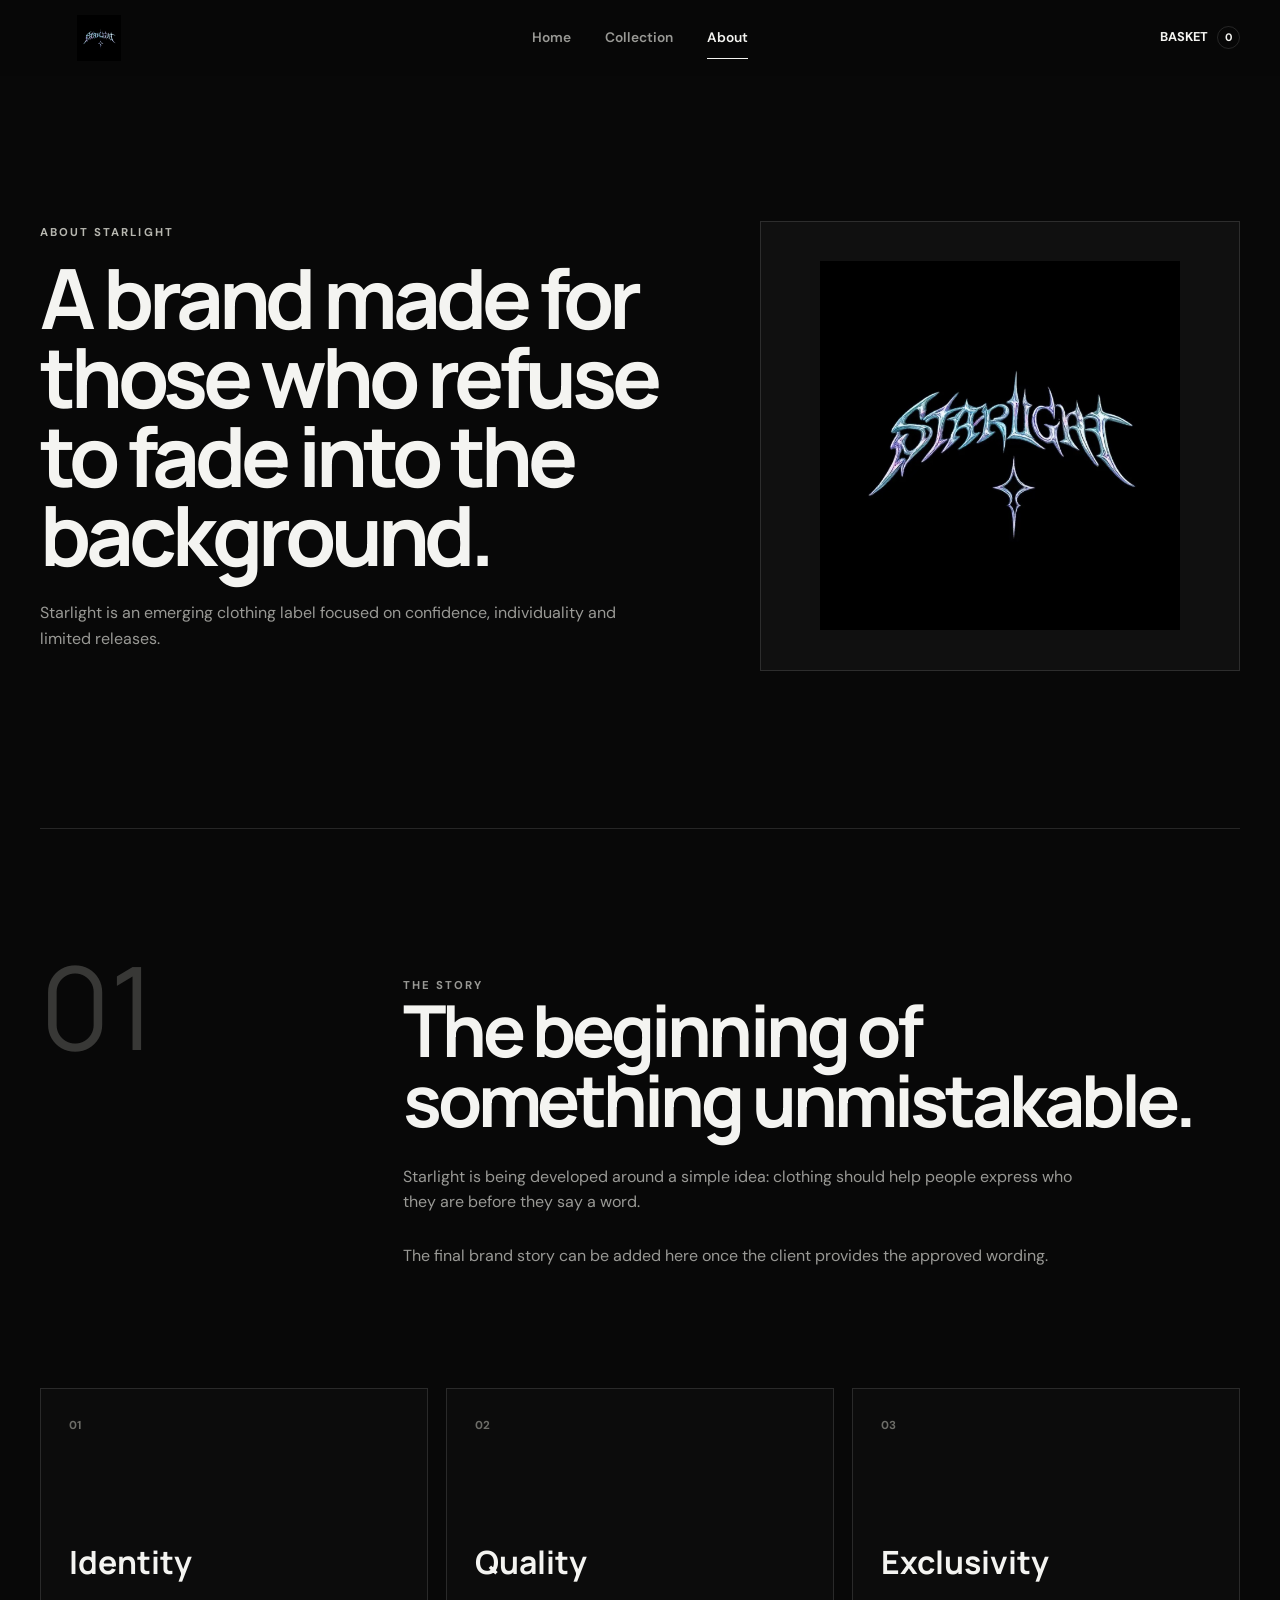
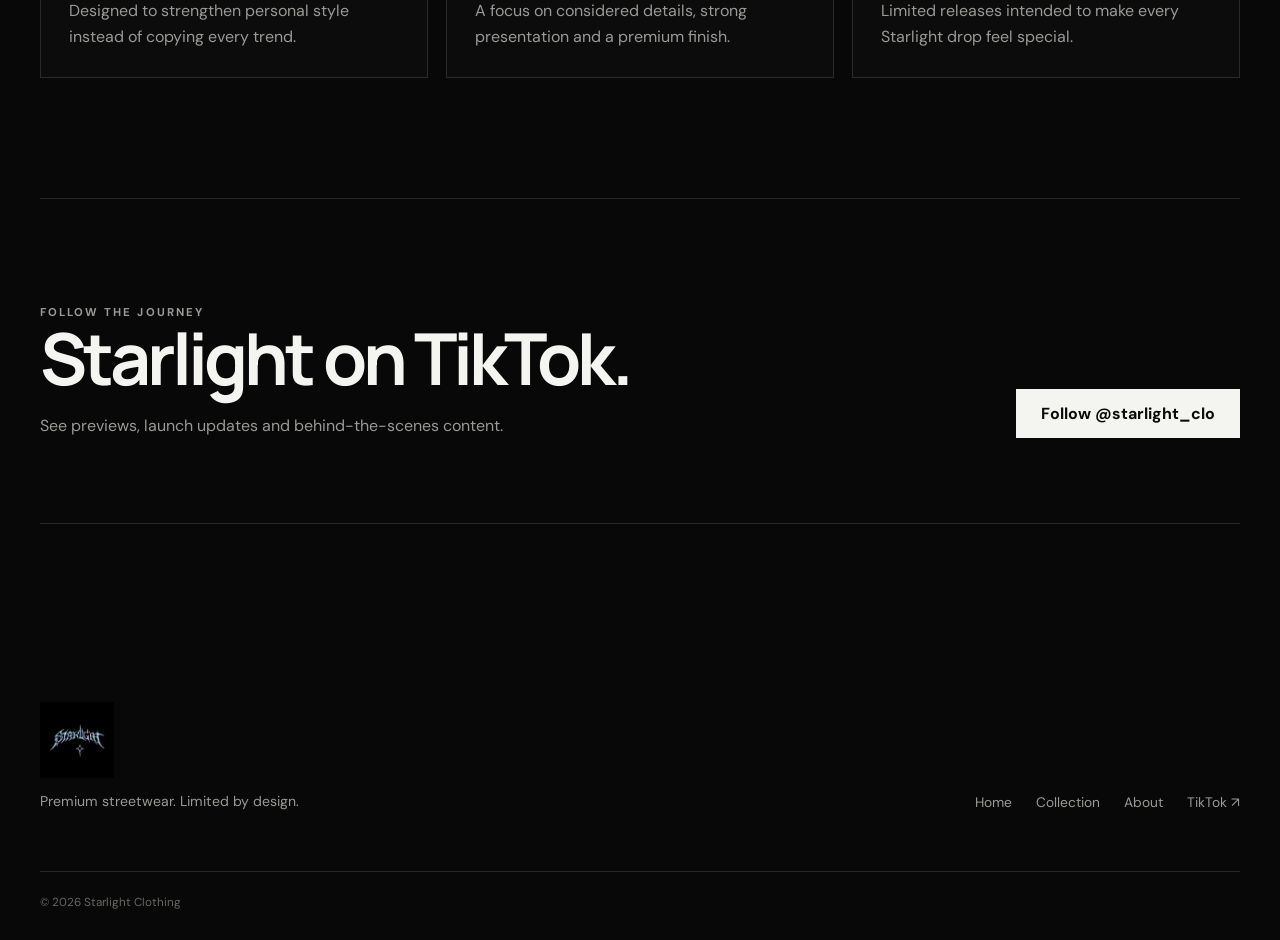
==== commit 4305ff83: "Add files via upload" ====
--- a/about.html
+++ b/about.html
@@ -4,12 +4,12 @@
   <meta charset="UTF-8">
   <meta name="viewport" content="width=device-width, initial-scale=1.0">
   <meta name="description" content="Discover the story behind Starlight Clothing.">
-  <meta name="theme-color" content="#050507">
+  <meta name="theme-color" content="#080808">
   <title>About | Starlight Clothing</title>
 
   <link rel="preconnect" href="https://fonts.googleapis.com">
   <link rel="preconnect" href="https://fonts.gstatic.com" crossorigin>
-  <link href="https://fonts.googleapis.com/css2?family=Inter:wght@400;500;600;700&family=Space+Grotesk:wght@500;600;700&display=swap" rel="stylesheet">
+  <link href="https://fonts.googleapis.com/css2?family=DM+Sans:wght@400;500;600;700&family=Manrope:wght@500;600;700&display=swap" rel="stylesheet">
   <link rel="stylesheet" href="styles.css">
 </head>
 
@@ -26,11 +26,11 @@
     </nav>
 
     <div class="header-actions">
-      <button class="basket-button" id="openBasket" type="button" aria-label="Open basket">
-        Basket <span>0</span>
+      <button class="basket-trigger" id="openBasket" type="button" aria-label="Open basket">
+        Basket <span class="basket-count">0</span>
       </button>
 
-      <button class="menu-button" id="menuButton" type="button" aria-label="Open menu" aria-expanded="false">
+      <button class="menu-trigger" id="menuTrigger" type="button" aria-label="Open menu" aria-expanded="false">
         <span></span>
         <span></span>
       </button>
@@ -47,29 +47,28 @@
     <section class="about-hero">
       <div class="about-copy reveal">
         <p class="eyebrow">About Starlight</p>
-        <h1>Made for those who refuse to fade into the background.</h1>
+        <h1>A brand made for those who refuse to fade into the background.</h1>
         <p>
-          Starlight is an emerging clothing brand focused on confidence, individuality and limited releases.
+          Starlight is an emerging clothing label focused on confidence, individuality and limited releases.
         </p>
       </div>
 
-      <div class="about-logo-card reveal">
+      <div class="about-logo reveal">
         <img src="starlight-logo.jpg" alt="Starlight Clothing">
       </div>
     </section>
 
     <section class="story section-shell reveal">
-      <div class="story-number">01</div>
+      <div class="story-index">01</div>
 
-      <div class="story-content">
-        <p class="eyebrow">Our story</p>
+      <div class="story-copy">
+        <p class="eyebrow">The story</p>
         <h2>The beginning of something unmistakable.</h2>
         <p>
-          Starlight was created to give people clothing that feels confident, recognisable and personal.
-          The brand is being developed around bold visual identity, thoughtful details and limited collections.
+          Starlight is being developed around a simple idea: clothing should help people express who they are before they say a word.
         </p>
         <p>
-          This wording can be replaced with the client's final story before the official launch.
+          The final brand story can be added here once the client provides the approved wording.
         </p>
       </div>
     </section>
@@ -78,7 +77,7 @@
       <article class="value-card reveal">
         <span>01</span>
         <h3>Identity</h3>
-        <p>Pieces designed to strengthen personal style rather than copy every trend.</p>
+        <p>Designed to strengthen personal style instead of copying every trend.</p>
       </article>
 
       <article class="value-card reveal">
@@ -94,15 +93,15 @@
       </article>
     </section>
 
-    <section class="social-strip section-shell reveal">
+    <section class="tiktok-section section-shell reveal">
       <div>
         <p class="eyebrow">Follow the journey</p>
         <h2>Starlight on TikTok.</h2>
-        <p>Follow for previews, launch updates and behind-the-scenes content.</p>
+        <p>See previews, launch updates and behind-the-scenes content.</p>
       </div>
 
-      <a class="primary-button" href="https://www.tiktok.com/@starlight_clo" target="_blank" rel="noopener noreferrer">
-        Follow @starlight_clo ↗
+      <a class="button button-light" href="https://www.tiktok.com/@starlight_clo" target="_blank" rel="noopener noreferrer">
+        Follow @starlight_clo
       </a>
     </section>
   </main>
@@ -124,26 +123,26 @@
 
     <div class="footer-bottom">
       <span>© <span id="year"></span> Starlight Clothing</span>
-      <span>Website by Vinctec</span>
     </div>
   </footer>
 
   <div class="basket-overlay" id="basketOverlay"></div>
 
   <aside class="basket-drawer" id="basketDrawer" aria-hidden="true" aria-label="Shopping basket">
-    <div class="basket-header">
+    <div class="basket-head">
       <div>
         <p class="eyebrow">Your selection</p>
         <h2>Basket</h2>
       </div>
+
       <button id="closeBasket" type="button" aria-label="Close basket">×</button>
     </div>
 
     <div class="basket-empty">
-      <span class="empty-icon">✦</span>
+      <span class="empty-mark">✦</span>
       <h3>Your basket is empty.</h3>
       <p>The first Starlight collection is coming soon.</p>
-      <button class="outline-button" id="continueShopping" type="button">Continue browsing</button>
+      <button class="button button-outline" id="continueShopping" type="button">Continue browsing</button>
     </div>
 
     <div class="basket-summary">
--- a/styles.css
+++ b/styles.css
@@ -1,17 +1,13 @@
-/* ==============================
-   STARLIGHT — FINAL CLIENT PREVIEW
-   ============================== */
+/* Starlight Clothing — client-ready preview */
 
 :root {
-  --bg: #050507;
-  --surface: #0d0d12;
-  --surface-light: #14141b;
-  --text: #f8f8fb;
-  --muted: #a1a1ad;
-  --line: rgba(255, 255, 255, 0.11);
-  --blue: #8dcfff;
-  --purple: #a48bff;
-  --max: 1220px;
+  --background: #080808;
+  --surface: #101010;
+  --surface-soft: #151515;
+  --text: #f4f4f1;
+  --muted: #999995;
+  --line: rgba(255, 255, 255, 0.12);
+  --max-width: 1200px;
 }
 
 * {
@@ -24,12 +20,9 @@
 
 body {
   margin: 0;
-  background:
-    radial-gradient(circle at 15% 8%, rgba(96, 164, 255, 0.11), transparent 26%),
-    radial-gradient(circle at 88% 28%, rgba(154, 102, 255, 0.09), transparent 27%),
-    var(--bg);
+  background: var(--background);
   color: var(--text);
-  font-family: "Inter", Arial, sans-serif;
+  font-family: "DM Sans", Arial, sans-serif;
   line-height: 1.6;
   overflow-x: hidden;
 }
@@ -43,8 +36,7 @@
   text-decoration: none;
 }
 
-button,
-input {
+button {
   font: inherit;
 }
 
@@ -59,47 +51,48 @@
 }
 
 .section-shell {
-  width: min(calc(100% - 40px), var(--max));
+  width: min(calc(100% - 40px), var(--max-width));
   margin-inline: auto;
 }
 
 .eyebrow {
   margin: 0 0 16px;
-  color: var(--blue);
-  font-size: 0.72rem;
+  color: #b7b7b0;
+  font-size: 0.71rem;
   font-weight: 700;
-  letter-spacing: 0.19em;
+  letter-spacing: 0.18em;
   text-transform: uppercase;
 }
 
 /* Header */
+
 .site-header {
   position: fixed;
   inset: 0 0 auto;
   z-index: 100;
-  height: 78px;
-  padding-inline: max(22px, calc((100vw - var(--max)) / 2));
-  display: flex;
+  height: 76px;
+  padding-inline: max(22px, calc((100vw - var(--max-width)) / 2));
+  display: grid;
+  grid-template-columns: 1fr auto 1fr;
   align-items: center;
-  justify-content: space-between;
-  background: rgba(5, 5, 7, 0.58);
+  background: rgba(8, 8, 8, 0.78);
   border-bottom: 1px solid transparent;
-  backdrop-filter: blur(18px);
+  backdrop-filter: blur(16px);
   transition: background 0.25s ease, border-color 0.25s ease;
 }
 
 .site-header.scrolled {
-  background: rgba(5, 5, 7, 0.9);
+  background: rgba(8, 8, 8, 0.95);
   border-color: var(--line);
 }
 
 .brand {
-  width: 112px;
+  width: 118px;
 }
 
 .brand img {
   width: 100%;
-  height: 48px;
+  height: 46px;
   object-fit: contain;
 }
 
@@ -111,7 +104,7 @@
 .desktop-nav a {
   position: relative;
   color: var(--muted);
-  font-size: 0.88rem;
+  font-size: 0.86rem;
   font-weight: 600;
 }
 
@@ -127,16 +120,17 @@
   bottom: -10px;
   left: 0;
   height: 1px;
-  background: linear-gradient(90deg, var(--blue), var(--purple));
+  background: var(--text);
 }
 
 .header-actions {
+  justify-self: end;
   display: flex;
   align-items: center;
-  gap: 12px;
-}
-
-.basket-button {
+  gap: 14px;
+}
+
+.basket-trigger {
   display: flex;
   align-items: center;
   gap: 9px;
@@ -144,13 +138,13 @@
   border: 0;
   background: transparent;
   color: var(--text);
-  font-size: 0.82rem;
+  font-size: 0.8rem;
   font-weight: 700;
   text-transform: uppercase;
   cursor: pointer;
 }
 
-.basket-button span {
+.basket-count {
   width: 23px;
   height: 23px;
   display: grid;
@@ -160,7 +154,7 @@
   font-size: 0.68rem;
 }
 
-.menu-button {
+.menu-trigger {
   display: none;
   width: 34px;
   height: 34px;
@@ -170,24 +164,24 @@
   cursor: pointer;
 }
 
-.menu-button span {
+.menu-trigger span {
   display: block;
   width: 100%;
   height: 1px;
   margin: 6px 0;
-  background: white;
+  background: var(--text);
 }
 
 .mobile-menu {
   position: fixed;
-  top: 78px;
+  top: 76px;
   right: 0;
   left: 0;
   z-index: 90;
   display: none;
   gap: 18px;
   padding: 24px;
-  background: rgba(5, 5, 7, 0.98);
+  background: rgba(8, 8, 8, 0.98);
   border-bottom: 1px solid var(--line);
 }
 
@@ -196,47 +190,43 @@
 }
 
 /* Hero */
+
 .hero {
   position: relative;
   min-height: 100vh;
-  padding: 135px 24px 75px;
+  padding: 130px 24px 74px;
   display: grid;
   place-items: center;
-  overflow: hidden;
   text-align: center;
 }
 
-.hero-content {
-  position: relative;
-  z-index: 2;
-  max-width: 900px;
+.hero-inner {
+  max-width: 880px;
 }
 
 .hero-logo {
-  /* Medium-sized logo as requested */
-  width: min(76vw, 430px);
-  max-height: 250px;
-  margin: 0 auto 24px;
+  width: min(72vw, 390px);
+  max-height: 220px;
+  margin: 0 auto 26px;
   object-fit: contain;
-  filter: drop-shadow(0 0 35px rgba(132, 180, 255, 0.16));
 }
 
 .hero h1 {
   margin: 0;
-  font-family: "Space Grotesk", sans-serif;
-  font-size: clamp(3.4rem, 8.4vw, 7.6rem);
-  line-height: 0.92;
+  font-family: "Manrope", sans-serif;
+  font-size: clamp(3.3rem, 8vw, 7rem);
+  line-height: 0.93;
   letter-spacing: -0.065em;
 }
 
 .hero-copy {
-  max-width: 620px;
-  margin: 27px auto 0;
-  color: var(--muted);
-  font-size: 1.04rem;
-}
-
-.hero-buttons {
+  max-width: 610px;
+  margin: 26px auto 0;
+  color: var(--muted);
+  font-size: 1.02rem;
+}
+
+.hero-actions {
   margin-top: 34px;
   display: flex;
   align-items: center;
@@ -244,298 +234,241 @@
   gap: 28px;
 }
 
-.primary-button {
-  min-height: 50px;
-  padding: 0 25px;
+.button {
+  min-height: 49px;
+  padding: 0 24px;
   display: inline-flex;
   align-items: center;
   justify-content: center;
-  border: 1px solid rgba(255, 255, 255, 0.3);
-  background: linear-gradient(115deg, rgba(117, 198, 255, 0.18), rgba(154, 116, 255, 0.2));
-  color: white;
+  border: 1px solid var(--line);
   font-weight: 700;
-  transition: transform 0.25s ease, border-color 0.25s ease;
-}
-
-.primary-button:hover {
-  transform: translateY(-3px);
-  border-color: rgba(255, 255, 255, 0.58);
-}
-
-.secondary-link {
+  cursor: pointer;
+  transition: transform 0.2s ease, background 0.2s ease, color 0.2s ease;
+}
+
+.button:hover {
+  transform: translateY(-2px);
+}
+
+.button-light {
+  background: var(--text);
+  color: #0a0a0a;
+}
+
+.button-outline {
+  background: transparent;
+  color: var(--text);
+}
+
+.button-outline:hover {
+  background: var(--text);
+  color: #0a0a0a;
+}
+
+.text-link {
   color: var(--muted);
   font-weight: 600;
 }
 
-.secondary-link:hover {
-  color: white;
-}
-
-.hero-glow {
+.text-link:hover {
+  color: var(--text);
+}
+
+.hero-footer {
   position: absolute;
-  width: 360px;
-  height: 360px;
-  border-radius: 50%;
-  filter: blur(100px);
-  opacity: 0.18;
-}
-
-.glow-left {
-  top: 24%;
-  left: -200px;
-  background: #5eaaff;
-}
-
-.glow-right {
-  right: -190px;
-  bottom: 8%;
-  background: #8e5fff;
-}
-
-.scroll-cue {
-  position: absolute;
-  bottom: 28px;
-  display: grid;
-  gap: 8px;
-  place-items: center;
-  color: #686876;
-  font-size: 0.68rem;
+  right: max(22px, calc((100vw - var(--max-width)) / 2));
+  bottom: 26px;
+  left: max(22px, calc((100vw - var(--max-width)) / 2));
+  display: flex;
+  justify-content: space-between;
+  color: #62625e;
+  font-size: 0.67rem;
   font-weight: 700;
-  letter-spacing: 0.16em;
+  letter-spacing: 0.14em;
   text-transform: uppercase;
 }
 
-.scroll-cue span {
-  width: 1px;
-  height: 34px;
-  background: linear-gradient(var(--blue), transparent);
-}
-
-/* Main sections */
-.statement {
-  padding-top: 130px;
-  padding-bottom: 130px;
+/* Homepage sections */
+
+.intro {
+  padding-top: 125px;
+  padding-bottom: 125px;
   border-top: 1px solid var(--line);
 }
 
-.statement h2,
+.intro-grid {
+  display: grid;
+  grid-template-columns: 1.25fr 0.75fr;
+  gap: 70px;
+  align-items: end;
+}
+
+.intro h2,
 .section-heading h2,
-.about-preview h2,
-.social-strip h2,
-.story h2 {
+.brand-section h2,
+.story h2,
+.tiktok-section h2 {
   margin: 0;
-  font-family: "Space Grotesk", sans-serif;
-  font-size: clamp(2.7rem, 5.8vw, 5.7rem);
-  line-height: 0.97;
+  font-family: "Manrope", sans-serif;
+  font-size: clamp(2.7rem, 5.6vw, 5.5rem);
+  line-height: 0.98;
   letter-spacing: -0.055em;
 }
 
-.statement > p:last-child {
-  max-width: 650px;
-  margin: 32px 0 0 auto;
-  color: var(--muted);
-  font-size: clamp(1.05rem, 2vw, 1.35rem);
+.intro-grid p,
+.section-heading > p,
+.brand-section p,
+.story-copy p,
+.tiktok-section p {
+  margin: 0;
+  color: var(--muted);
 }
 
 .collection {
-  padding-top: 30px;
-  padding-bottom: 135px;
+  padding-top: 20px;
+  padding-bottom: 125px;
 }
 
 .section-heading {
   display: grid;
-  grid-template-columns: 1.3fr 0.7fr;
+  grid-template-columns: 1.25fr 0.75fr;
+  gap: 70px;
   align-items: end;
-  gap: 60px;
-}
-
-.section-heading > p {
-  margin: 0 0 7px;
-  color: var(--muted);
-}
-
-.product-grid {
-  margin-top: 65px;
-  display: grid;
-  grid-template-columns: repeat(3, 1fr);
-  gap: 20px;
-}
-
-.product-card {
-  padding: 13px;
+}
+
+.collection-preview {
+  min-height: 480px;
+  margin-top: 62px;
+  padding: 30px;
+  display: grid;
+  grid-template-columns: auto 1fr;
+  grid-template-rows: auto 1fr auto;
+  gap: 30px;
   border: 1px solid var(--line);
-  background: rgba(255, 255, 255, 0.022);
-  transition: transform 0.3s ease, border-color 0.3s ease;
-}
-
-.product-card:hover {
-  transform: translateY(-7px);
-  border-color: rgba(141, 207, 255, 0.34);
-}
-
-.product-placeholder {
-  position: relative;
-  aspect-ratio: 0.82;
-  overflow: hidden;
-  background:
-    radial-gradient(circle at 28% 22%, rgba(93, 177, 255, 0.22), transparent 30%),
-    linear-gradient(145deg, #11121a, #09090d);
-}
-
-.product-placeholder.purple {
-  background:
-    radial-gradient(circle at 72% 22%, rgba(161, 117, 255, 0.23), transparent 30%),
-    linear-gradient(145deg, #11121a, #09090d);
-}
-
-.product-number {
-  position: absolute;
-  top: 17px;
-  left: 17px;
-  color: #757584;
+  background: linear-gradient(145deg, #101010, #0b0b0b);
+}
+
+.preview-label {
+  grid-column: 1 / -1;
+  display: flex;
+  justify-content: space-between;
+  color: #676762;
   font-size: 0.7rem;
-  letter-spacing: 0.17em;
-}
-
-.placeholder-orbit {
-  position: absolute;
-  inset: 20%;
-  border: 1px solid rgba(255, 255, 255, 0.11);
-  border-radius: 50%;
-}
-
-.placeholder-orbit::after {
-  content: "";
-  position: absolute;
-  inset: 21%;
-  border: 1px solid rgba(255, 255, 255, 0.09);
-  border-radius: 50%;
-}
-
-.product-placeholder p {
-  position: absolute;
-  right: 0;
-  bottom: 17px;
-  left: 0;
+  font-weight: 700;
+  letter-spacing: 0.14em;
+  text-transform: uppercase;
+}
+
+.preview-mark {
+  align-self: center;
+  font-size: clamp(5rem, 12vw, 10rem);
+  line-height: 1;
+}
+
+.preview-copy {
+  align-self: center;
+  max-width: 620px;
+}
+
+.preview-copy h3 {
+  margin: 0 0 16px;
+  font-family: "Manrope", sans-serif;
+  font-size: clamp(2rem, 4vw, 4rem);
+  line-height: 1;
+  letter-spacing: -0.045em;
+}
+
+.preview-copy p {
   margin: 0;
-  color: #8f8f9d;
-  font-size: 0.72rem;
-  letter-spacing: 0.17em;
-  text-align: center;
-  text-transform: uppercase;
-}
-
-.product-meta {
-  padding: 19px 2px 15px;
-  display: flex;
-  align-items: flex-start;
-  justify-content: space-between;
-}
-
-.product-meta h3 {
-  margin: 0;
-  font-size: 1rem;
-}
-
-.product-meta span {
-  color: var(--muted);
-  font-size: 0.79rem;
-}
-
-.product-card > button {
-  width: 100%;
-  min-height: 45px;
-  border: 1px solid var(--line);
-  background: transparent;
-  color: #6e6e7a;
-}
-
-.about-preview,
-.social-strip {
+  color: var(--muted);
+}
+
+.collection-preview .button {
+  grid-column: 2;
+  justify-self: start;
+}
+
+.brand-section {
   padding-top: 90px;
   padding-bottom: 90px;
   display: grid;
   grid-template-columns: 1fr 1fr;
-  gap: 65px;
+  gap: 70px;
   border-top: 1px solid var(--line);
-}
-
-.about-preview p,
-.social-strip p {
-  max-width: 570px;
-  margin: 0 0 25px;
-  color: var(--muted);
-}
-
-.social-strip {
-  margin-bottom: 125px;
-  align-items: end;
   border-bottom: 1px solid var(--line);
 }
 
+.brand-section .text-link {
+  display: inline-block;
+  margin-top: 26px;
+}
+
 /* About page */
+
 .about-hero {
   min-height: 92vh;
-  padding: 145px max(22px, calc((100vw - var(--max)) / 2)) 80px;
+  padding: 138px max(22px, calc((100vw - var(--max-width)) / 2)) 75px;
   display: grid;
   grid-template-columns: 1.15fr 0.85fr;
   align-items: center;
-  gap: 65px;
+  gap: 70px;
 }
 
 .about-copy h1 {
   margin: 0;
-  font-family: "Space Grotesk", sans-serif;
-  font-size: clamp(3.4rem, 6.8vw, 6.7rem);
-  line-height: 0.94;
+  font-family: "Manrope", sans-serif;
+  font-size: clamp(3.1rem, 6.5vw, 6.4rem);
+  line-height: 0.95;
   letter-spacing: -0.06em;
 }
 
 .about-copy > p:last-child {
-  max-width: 580px;
-  margin-top: 28px;
-  color: var(--muted);
-}
-
-.about-logo-card {
+  max-width: 600px;
+  margin-top: 26px;
+  color: var(--muted);
+}
+
+.about-logo {
+  min-height: 450px;
   padding: 30px;
   display: grid;
   place-items: center;
   border: 1px solid var(--line);
-  background:
-    radial-gradient(circle at center, rgba(118, 174, 255, 0.12), transparent 56%),
-    #09090d;
-}
-
-.about-logo-card img {
-  width: min(100%, 390px);
+  background: var(--surface);
+}
+
+.about-logo img {
+  width: min(100%, 360px);
   object-fit: contain;
 }
 
 .story {
-  padding-top: 125px;
-  padding-bottom: 125px;
+  padding-top: 120px;
+  padding-bottom: 120px;
   display: grid;
   grid-template-columns: 0.35fr 1fr;
-  gap: 65px;
+  gap: 70px;
   border-top: 1px solid var(--line);
 }
 
-.story-number {
-  color: #3c3c47;
-  font-family: "Space Grotesk", sans-serif;
+.story-index {
+  color: #383836;
+  font-family: "Manrope", sans-serif;
   font-size: clamp(5rem, 9vw, 9rem);
   line-height: 1;
 }
 
-.story-content p:not(.eyebrow) {
-  max-width: 720px;
-  margin: 28px 0 0;
-  color: var(--muted);
+.story-copy {
+  max-width: 820px;
+}
+
+.story-copy p {
+  max-width: 680px;
+  margin-top: 28px;
 }
 
 .values {
-  padding-bottom: 125px;
+  padding-bottom: 120px;
   display: grid;
   grid-template-columns: repeat(3, 1fr);
   gap: 18px;
@@ -547,17 +480,18 @@
   display: flex;
   flex-direction: column;
   border: 1px solid var(--line);
-  background: rgba(255, 255, 255, 0.02);
+  background: #0c0c0c;
 }
 
 .value-card span {
-  color: var(--blue);
-  font-size: 0.73rem;
+  color: #6d6d68;
+  font-size: 0.72rem;
+  font-weight: 700;
 }
 
 .value-card h3 {
   margin: auto 0 10px;
-  font-family: "Space Grotesk", sans-serif;
+  font-family: "Manrope", sans-serif;
   font-size: 2rem;
 }
 
@@ -566,7 +500,24 @@
   color: var(--muted);
 }
 
+.tiktok-section {
+  margin-bottom: 120px;
+  padding-top: 85px;
+  padding-bottom: 85px;
+  display: flex;
+  align-items: end;
+  justify-content: space-between;
+  gap: 50px;
+  border-top: 1px solid var(--line);
+  border-bottom: 1px solid var(--line);
+}
+
+.tiktok-section p {
+  margin-top: 20px;
+}
+
 /* Footer */
+
 .site-footer {
   padding-bottom: 28px;
 }
@@ -574,15 +525,14 @@
 .footer-top {
   padding: 58px 0;
   display: flex;
-  align-items: flex-end;
+  align-items: end;
   justify-content: space-between;
   gap: 40px;
-  border-top: 1px solid var(--line);
 }
 
 .footer-brand img {
-  width: 180px;
-  max-height: 80px;
+  width: 170px;
+  max-height: 76px;
   object-fit: contain;
   object-position: left center;
 }
@@ -596,28 +546,27 @@
 .footer-links {
   display: flex;
   flex-wrap: wrap;
-  gap: 25px;
+  gap: 24px;
 }
 
 .footer-links a {
   color: var(--muted);
-  font-size: 0.88rem;
+  font-size: 0.86rem;
 }
 
 .footer-links a:hover {
-  color: white;
+  color: var(--text);
 }
 
 .footer-bottom {
-  padding-top: 22px;
-  display: flex;
-  justify-content: space-between;
+  padding-top: 21px;
   border-top: 1px solid var(--line);
-  color: #686875;
-  font-size: 0.74rem;
-}
-
-/* Basket */
+  color: #666661;
+  font-size: 0.73rem;
+}
+
+/* Basket drawer */
+
 .basket-overlay {
   position: fixed;
   inset: 0;
@@ -625,7 +574,7 @@
   visibility: hidden;
   background: rgba(0, 0, 0, 0.66);
   opacity: 0;
-  transition: 0.3s ease;
+  transition: 0.28s ease;
 }
 
 .basket-overlay.open {
@@ -638,37 +587,37 @@
   top: 0;
   right: 0;
   z-index: 210;
-  width: min(445px, 100%);
+  width: min(440px, 100%);
   height: 100vh;
   padding: 30px;
   display: flex;
   flex-direction: column;
-  background: #09090d;
+  background: #0b0b0b;
   border-left: 1px solid var(--line);
   transform: translateX(102%);
-  transition: transform 0.38s cubic-bezier(0.22, 1, 0.36, 1);
+  transition: transform 0.35s cubic-bezier(0.22, 1, 0.36, 1);
 }
 
 .basket-drawer.open {
   transform: translateX(0);
 }
 
-.basket-header {
+.basket-head {
   display: flex;
   align-items: flex-start;
   justify-content: space-between;
 }
 
-.basket-header h2 {
+.basket-head h2 {
   margin: 0;
-  font-family: "Space Grotesk", sans-serif;
-  font-size: 2.25rem;
-}
-
-.basket-header > button {
+  font-family: "Manrope", sans-serif;
+  font-size: 2.2rem;
+}
+
+.basket-head > button {
   border: 0;
   background: transparent;
-  color: white;
+  color: var(--text);
   font-size: 2rem;
   cursor: pointer;
 }
@@ -678,29 +627,19 @@
   text-align: center;
 }
 
-.empty-icon {
-  color: var(--blue);
-  font-size: 2.8rem;
-  text-shadow: 0 0 28px rgba(141, 207, 255, 0.35);
+.empty-mark {
+  font-size: 2.7rem;
 }
 
 .basket-empty h3 {
   margin: 14px 0 8px;
-  font-size: 1.45rem;
+  font-size: 1.4rem;
 }
 
 .basket-empty p {
   max-width: 280px;
   margin: 0 auto 24px;
   color: var(--muted);
-}
-
-.outline-button {
-  padding: 12px 19px;
-  border: 1px solid var(--line);
-  background: transparent;
-  color: white;
-  cursor: pointer;
 }
 
 .basket-summary {
@@ -718,23 +657,24 @@
   width: 100%;
   min-height: 49px;
   border: 0;
-  background: #202029;
-  color: #71717d;
+  background: #222;
+  color: #777;
 }
 
 .basket-summary small {
   display: block;
-  margin-top: 11px;
-  color: #686875;
+  margin-top: 10px;
+  color: #666;
   font-size: 0.7rem;
   text-align: center;
 }
 
-/* Reveal animation */
+/* Animation */
+
 .reveal {
   opacity: 0;
-  transform: translateY(24px);
-  transition: opacity 0.75s ease, transform 0.75s ease;
+  transform: translateY(22px);
+  transition: opacity 0.7s ease, transform 0.7s ease;
 }
 
 .reveal.visible {
@@ -743,131 +683,154 @@
 }
 
 /* Responsive */
+
 @media (max-width: 900px) {
   .desktop-nav {
     display: none;
   }
 
-  .menu-button {
+  .menu-trigger {
     display: block;
   }
 
+  .intro-grid,
   .section-heading,
-  .about-preview,
-  .social-strip,
+  .brand-section,
   .about-hero {
     grid-template-columns: 1fr;
   }
 
-  .product-grid,
+  .about-hero {
+    min-height: auto;
+  }
+
+  .story {
+    grid-template-columns: 1fr;
+  }
+
   .values {
     grid-template-columns: repeat(2, 1fr);
   }
 
-  .about-hero {
-    min-height: auto;
-    padding-top: 130px;
-  }
-
-  .story {
-    grid-template-columns: 1fr;
-  }
-
-  .story-number {
-    font-size: 5rem;
+  .tiktok-section {
+    align-items: flex-start;
+    flex-direction: column;
   }
 }
 
 @media (max-width: 620px) {
   .site-header {
-    height: 70px;
+    height: 68px;
     padding-inline: 17px;
+    grid-template-columns: 1fr auto;
   }
 
   .brand {
-    width: 94px;
+    width: 96px;
   }
 
   .brand img {
-    height: 42px;
+    height: 40px;
   }
 
   .mobile-menu {
-    top: 70px;
+    top: 68px;
+  }
+
+  .basket-trigger {
+    font-size: 0;
+  }
+
+  .basket-trigger span {
+    font-size: 0.68rem;
   }
 
   .hero {
     min-height: 92vh;
-    padding: 115px 18px 75px;
+    padding: 110px 17px 70px;
   }
 
   .hero-logo {
-    width: min(82vw, 330px);
-    max-height: 190px;
+    width: min(82vw, 310px);
+    max-height: 175px;
   }
 
   .hero h1 {
-    font-size: clamp(3.15rem, 16vw, 5.2rem);
-  }
-
-  .hero-buttons {
+    font-size: clamp(3rem, 15vw, 5rem);
+  }
+
+  .hero-actions {
     flex-direction: column;
     gap: 18px;
   }
 
-  .scroll-cue {
+  .hero-footer {
     display: none;
   }
 
   .section-shell {
-    width: min(calc(100% - 30px), var(--max));
-  }
-
-  .statement {
-    padding-top: 90px;
+    width: min(calc(100% - 30px), var(--max-width));
+  }
+
+  .intro {
+    padding-top: 88px;
+    padding-bottom: 88px;
+  }
+
+  .collection {
     padding-bottom: 90px;
-  }
-
-  .collection {
-    padding-bottom: 95px;
   }
 
   .section-heading {
     gap: 24px;
   }
 
-  .product-grid,
+  .collection-preview {
+    min-height: 430px;
+    padding: 22px;
+    grid-template-columns: 1fr;
+    grid-template-rows: auto auto 1fr auto;
+  }
+
+  .collection-preview .button {
+    grid-column: 1;
+  }
+
+  .brand-section {
+    padding-top: 64px;
+    padding-bottom: 64px;
+    gap: 28px;
+  }
+
+  .about-hero {
+    padding: 110px 17px 64px;
+  }
+
+  .about-logo {
+    min-height: 320px;
+  }
+
+  .story {
+    padding-top: 86px;
+    padding-bottom: 86px;
+  }
+
+  .story-index {
+    font-size: 4.8rem;
+  }
+
   .values {
     grid-template-columns: 1fr;
   }
 
-  .about-preview,
-  .social-strip {
-    padding-top: 65px;
-    padding-bottom: 65px;
-    gap: 30px;
-  }
-
-  .social-strip {
-    margin-bottom: 90px;
-  }
-
-  .about-hero {
-    padding: 115px 17px 65px;
-  }
-
-  .story {
-    padding-top: 90px;
-    padding-bottom: 90px;
+  .tiktok-section {
+    margin-bottom: 88px;
+    padding-top: 64px;
+    padding-bottom: 64px;
   }
 
   .footer-top {
     align-items: flex-start;
-    flex-direction: column;
-  }
-
-  .footer-bottom {
-    gap: 9px;
     flex-direction: column;
   }
 
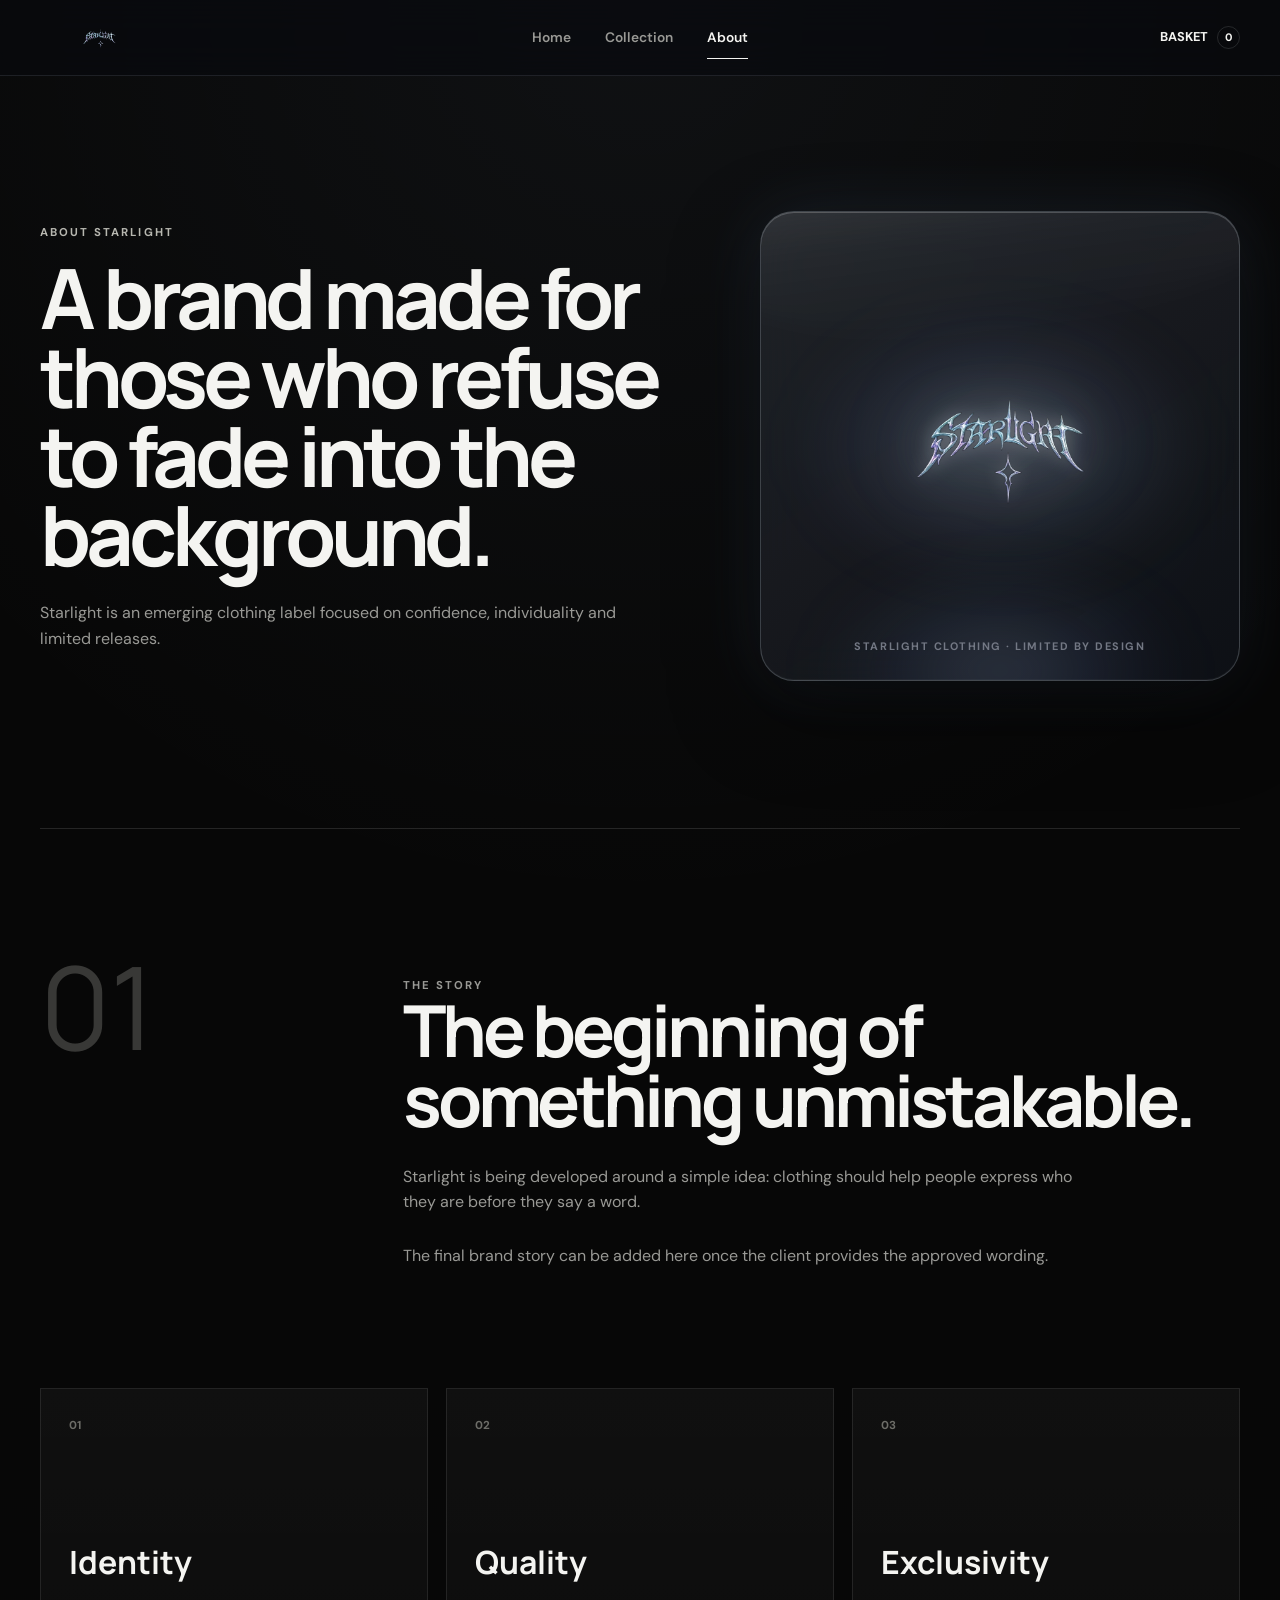
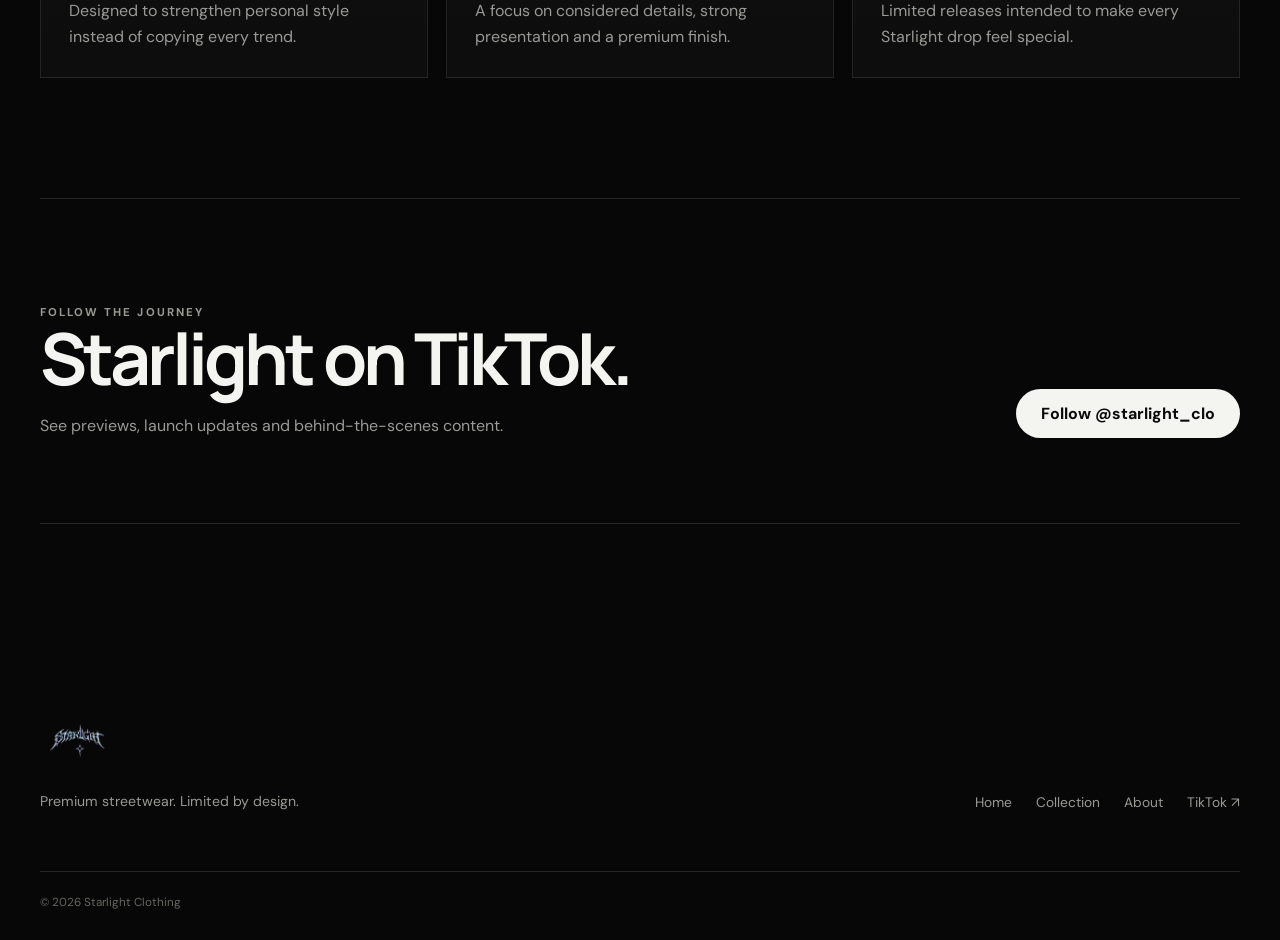
==== commit b8947638: "Add files via upload" ====
--- a/about.html
+++ b/about.html
@@ -16,7 +16,7 @@
 <body>
   <header class="site-header" id="siteHeader">
     <a class="brand" href="index.html" aria-label="Starlight home">
-      <img src="starlight-logo.jpg" alt="Starlight Clothing logo">
+      <img src="starlight-logo.png" alt="Starlight Clothing logo">
     </a>
 
     <nav class="desktop-nav" aria-label="Main navigation">
@@ -54,7 +54,11 @@
       </div>
 
       <div class="about-logo reveal">
-        <img src="starlight-logo.jpg" alt="Starlight Clothing">
+        <div class="about-glass-case">
+          <div class="about-logo-halo"></div>
+          <img src="starlight-logo.png" alt="Starlight Clothing">
+          <p>Starlight Clothing · Limited by design</p>
+        </div>
       </div>
     </section>
 
@@ -109,7 +113,7 @@
   <footer class="site-footer section-shell">
     <div class="footer-top">
       <div class="footer-brand">
-        <img src="starlight-logo.jpg" alt="Starlight Clothing">
+        <img src="starlight-logo.png" alt="Starlight Clothing">
         <p>Premium streetwear. Limited by design.</p>
       </div>
 
--- a/styles.css
+++ b/styles.css
@@ -847,3 +847,632 @@
     transition-duration: 0.01ms !important;
   }
 }
+
+
+/* ===== Luxury visual refinement ===== */
+
+body{
+ background:
+ radial-gradient(circle at 50% 0%, rgba(180,210,255,.05), transparent 35%),
+ #070707;
+}
+
+.hero{
+ position:relative;
+ overflow:hidden;
+}
+
+.hero::before{
+ content:"";
+ position:absolute;
+ left:50%;
+ top:34%;
+ transform:translate(-50%,-50%);
+ width:780px;
+ height:780px;
+ border-radius:50%;
+ background:radial-gradient(circle,
+ rgba(255,255,255,.10) 0%,
+ rgba(195,220,255,.08) 18%,
+ rgba(120,155,255,.05) 42%,
+ transparent 72%);
+ filter:blur(45px);
+ z-index:0;
+ pointer-events:none;
+}
+
+.hero>*{
+ position:relative;
+ z-index:1;
+}
+
+.hero-logo{
+ max-width:390px!important;
+ filter:
+ drop-shadow(0 0 10px rgba(255,255,255,.20))
+ drop-shadow(0 0 28px rgba(175,215,255,.18))
+ drop-shadow(0 0 55px rgba(150,180,255,.10));
+ animation:logoFloat 7s ease-in-out infinite;
+}
+
+@keyframes logoFloat{
+0%,100%{transform:translateY(0);}
+50%{transform:translateY(-5px);}
+}
+
+.site-header{
+ background:rgba(7,7,7,.72)!important;
+ backdrop-filter:blur(18px);
+}
+
+.button,.primary-button{
+ border-radius:999px!important;
+ transition:.25s ease;
+}
+
+.button:hover,.primary-button:hover{
+ transform:translateY(-2px);
+}
+
+.collection-preview,
+.value-card,
+.about-logo,
+.basket-drawer{
+ background:linear-gradient(180deg,rgba(255,255,255,.02),rgba(255,255,255,.01)),#0b0b0b;
+ border-color:rgba(255,255,255,.10);
+}
+
+
+/* ===== Campaign hero refinement ===== */
+
+.hero {
+  min-height: 100vh;
+  padding: 122px max(24px, calc((100vw - var(--max-width)) / 2)) 72px;
+  display: block;
+  text-align: left;
+}
+
+.campaign-grid {
+  min-height: calc(100vh - 194px);
+  display: grid;
+  grid-template-columns: 0.95fr 1.05fr;
+  align-items: center;
+  gap: 72px;
+}
+
+.campaign-copy {
+  max-width: 620px;
+}
+
+.campaign-copy h1 {
+  margin: 0;
+  max-width: 720px;
+  font-family: "Manrope", sans-serif;
+  font-size: clamp(4rem, 8vw, 8rem);
+  line-height: 0.88;
+  letter-spacing: -0.07em;
+}
+
+.campaign-intro {
+  max-width: 540px;
+  margin: 28px 0 0;
+  color: var(--muted);
+  font-size: 1.05rem;
+}
+
+.campaign-copy .hero-actions {
+  justify-content: flex-start;
+}
+
+.campaign-visual {
+  min-height: 560px;
+  display: grid;
+  place-items: center;
+}
+
+.logo-stage {
+  position: relative;
+  width: min(100%, 610px);
+  min-height: 520px;
+  padding: 54px;
+  display: grid;
+  place-items: center;
+  border: 1px solid rgba(255, 255, 255, 0.1);
+  background:
+    radial-gradient(circle at 50% 42%, rgba(225, 239, 255, 0.09), transparent 30%),
+    radial-gradient(circle at 50% 50%, rgba(130, 163, 255, 0.06), transparent 54%),
+    linear-gradient(145deg, rgba(255, 255, 255, 0.022), rgba(255, 255, 255, 0.008)),
+    #0a0a0c;
+  overflow: hidden;
+}
+
+.logo-stage::before,
+.logo-stage::after {
+  content: "";
+  position: absolute;
+  border: 1px solid rgba(255, 255, 255, 0.08);
+  border-radius: 50%;
+}
+
+.logo-stage::before {
+  width: 78%;
+  aspect-ratio: 1;
+}
+
+.logo-stage::after {
+  width: 54%;
+  aspect-ratio: 1;
+}
+
+.logo-stage .hero-logo {
+  width: min(78%, 390px);
+  max-height: 230px;
+  margin: 0;
+  z-index: 2;
+}
+
+.logo-stage > p {
+  position: absolute;
+  right: 32px;
+  bottom: 26px;
+  left: 32px;
+  z-index: 2;
+  margin: 0;
+  color: #71717b;
+  font-size: 0.7rem;
+  font-weight: 700;
+  letter-spacing: 0.14em;
+  text-align: center;
+  text-transform: uppercase;
+}
+
+.logo-halo {
+  position: absolute;
+  z-index: 1;
+  width: 360px;
+  height: 220px;
+  border-radius: 50%;
+  background: radial-gradient(
+    ellipse,
+    rgba(225, 239, 255, 0.15) 0%,
+    rgba(172, 207, 255, 0.1) 30%,
+    rgba(128, 145, 255, 0.05) 52%,
+    transparent 75%
+  );
+  filter: blur(28px);
+}
+
+@media (max-width: 900px) {
+  .campaign-grid {
+    min-height: auto;
+    grid-template-columns: 1fr;
+    gap: 54px;
+  }
+
+  .campaign-copy {
+    max-width: 760px;
+  }
+
+  .campaign-visual {
+    min-height: auto;
+  }
+
+  .logo-stage {
+    min-height: 470px;
+  }
+}
+
+@media (max-width: 620px) {
+  .hero {
+    min-height: auto;
+    padding: 112px 17px 66px;
+  }
+
+  .campaign-copy h1 {
+    font-size: clamp(3.6rem, 17vw, 5.6rem);
+  }
+
+  .campaign-grid {
+    gap: 42px;
+  }
+
+  .logo-stage {
+    min-height: 360px;
+    padding: 28px;
+  }
+
+  .logo-stage .hero-logo {
+    width: min(82%, 300px);
+    max-height: 175px;
+  }
+
+  .logo-stage > p {
+    right: 18px;
+    bottom: 18px;
+    left: 18px;
+    font-size: 0.62rem;
+  }
+
+  .campaign-copy .hero-actions {
+    align-items: flex-start;
+  }
+}
+
+
+/* ===== Floating glass logo display ===== */
+
+.logo-stage {
+  position: relative;
+  isolation: isolate;
+  border-radius: 34px;
+  background:
+    linear-gradient(145deg, rgba(255,255,255,0.08), rgba(255,255,255,0.025)),
+    rgba(15, 17, 22, 0.62);
+  border: 1px solid rgba(255,255,255,0.18);
+  box-shadow:
+    inset 0 1px 0 rgba(255,255,255,0.16),
+    inset 0 -1px 0 rgba(255,255,255,0.04),
+    0 30px 90px rgba(0,0,0,0.45),
+    0 0 70px rgba(145,190,255,0.10);
+  backdrop-filter: blur(24px) saturate(120%);
+  -webkit-backdrop-filter: blur(24px) saturate(120%);
+  overflow: hidden;
+  animation: glassFloat 7s ease-in-out infinite;
+}
+
+.logo-stage::before {
+  content: "";
+  position: absolute;
+  z-index: 3;
+  top: -30%;
+  left: -15%;
+  width: 130%;
+  height: 55%;
+  border-radius: 50%;
+  background: linear-gradient(
+    180deg,
+    rgba(255,255,255,0.18),
+    rgba(255,255,255,0.035) 58%,
+    transparent 100%
+  );
+  transform: rotate(-7deg);
+  filter: blur(8px);
+  pointer-events: none;
+}
+
+.logo-stage::after {
+  content: "";
+  position: absolute;
+  z-index: -1;
+  left: 50%;
+  bottom: -18%;
+  width: 72%;
+  height: 38%;
+  transform: translateX(-50%);
+  border-radius: 50%;
+  background: radial-gradient(
+    ellipse,
+    rgba(185,225,255,0.22) 0%,
+    rgba(125,160,255,0.10) 40%,
+    transparent 72%
+  );
+  filter: blur(34px);
+  pointer-events: none;
+}
+
+.logo-halo {
+  width: 390px;
+  height: 250px;
+  background: radial-gradient(
+    ellipse,
+    rgba(247,252,255,0.20) 0%,
+    rgba(190,225,255,0.14) 28%,
+    rgba(145,170,255,0.08) 52%,
+    transparent 78%
+  );
+  filter: blur(32px);
+}
+
+.logo-stage .hero-logo {
+  position: relative;
+  z-index: 4;
+  filter:
+    drop-shadow(0 0 10px rgba(255,255,255,0.34))
+    drop-shadow(0 0 28px rgba(190,225,255,0.28))
+    drop-shadow(0 0 58px rgba(140,170,255,0.18));
+  animation: logoInnerFloat 6s ease-in-out infinite;
+}
+
+.logo-stage > p {
+  z-index: 5;
+}
+
+@keyframes glassFloat {
+  0%, 100% {
+    transform: translateY(0);
+  }
+  50% {
+    transform: translateY(-5px);
+  }
+}
+
+@keyframes logoInnerFloat {
+  0%, 100% {
+    transform: translateY(0) scale(1);
+  }
+  50% {
+    transform: translateY(-3px) scale(1.01);
+  }
+}
+
+@media (max-width: 620px) {
+  .logo-stage {
+    border-radius: 26px;
+    backdrop-filter: blur(18px) saturate(115%);
+    -webkit-backdrop-filter: blur(18px) saturate(115%);
+  }
+
+  .logo-halo {
+    width: 280px;
+    height: 180px;
+  }
+}
+
+@media (prefers-reduced-motion: reduce) {
+  .logo-stage,
+  .logo-stage .hero-logo {
+    animation: none !important;
+  }
+}
+
+
+/* ===== Corrected visible glass treatment ===== */
+
+.logo-stage {
+  background:
+    linear-gradient(145deg, rgba(230, 242, 255, 0.10), rgba(133, 161, 212, 0.035)),
+    rgba(16, 18, 24, 0.58) !important;
+  border: 1px solid rgba(229, 242, 255, 0.24) !important;
+  box-shadow:
+    inset 0 1px 0 rgba(255, 255, 255, 0.22),
+    inset 0 -1px 0 rgba(255, 255, 255, 0.045),
+    0 28px 80px rgba(0, 0, 0, 0.48),
+    0 0 52px rgba(155, 197, 255, 0.13) !important;
+}
+
+.logo-stage .hero-logo {
+  width: min(80%, 410px) !important;
+  background: transparent !important;
+  filter:
+    drop-shadow(0 0 8px rgba(255, 255, 255, 0.34))
+    drop-shadow(0 0 25px rgba(190, 225, 255, 0.30))
+    drop-shadow(0 0 52px rgba(140, 170, 255, 0.18)) !important;
+}
+
+.logo-stage::before {
+  background: linear-gradient(
+    180deg,
+    rgba(255, 255, 255, 0.20),
+    rgba(255, 255, 255, 0.04) 58%,
+    transparent 100%
+  ) !important;
+}
+
+
+/* ==================================================
+   LUXURY DISPLAY CASE SYSTEM
+   Glass is used only for selected premium elements.
+   ================================================== */
+
+/* Shared frosted-glass look for navigation and basket */
+.site-header {
+  background: rgba(8, 10, 14, 0.66) !important;
+  border-bottom: 1px solid rgba(220, 235, 255, 0.10) !important;
+  backdrop-filter: blur(20px) saturate(120%);
+  -webkit-backdrop-filter: blur(20px) saturate(120%);
+}
+
+.basket-drawer {
+  background:
+    linear-gradient(145deg, rgba(225, 240, 255, 0.055), rgba(145, 165, 220, 0.02)),
+    rgba(10, 12, 17, 0.88) !important;
+  border-left: 1px solid rgba(225, 240, 255, 0.16) !important;
+  backdrop-filter: blur(24px) saturate(118%);
+  -webkit-backdrop-filter: blur(24px) saturate(118%);
+}
+
+/* Hero case remains the main display piece */
+.logo-stage {
+  border-radius: 32px !important;
+}
+
+/* About page glass display case */
+.about-logo {
+  min-height: 500px !important;
+  padding: 0 !important;
+  border: 0 !important;
+  background: transparent !important;
+  display: grid;
+  place-items: center;
+}
+
+.about-glass-case {
+  position: relative;
+  isolation: isolate;
+  width: min(100%, 560px);
+  min-height: 470px;
+  padding: 48px;
+  display: grid;
+  place-items: center;
+  overflow: hidden;
+  border-radius: 34px;
+  background:
+    linear-gradient(145deg, rgba(238, 247, 255, 0.085), rgba(140, 165, 220, 0.025)),
+    rgba(14, 17, 23, 0.64);
+  border: 1px solid rgba(230, 243, 255, 0.20);
+  box-shadow:
+    inset 0 1px 0 rgba(255, 255, 255, 0.20),
+    inset 0 -1px 0 rgba(255, 255, 255, 0.04),
+    0 30px 90px rgba(0, 0, 0, 0.45),
+    0 0 70px rgba(150, 195, 255, 0.11);
+  backdrop-filter: blur(24px) saturate(120%);
+  -webkit-backdrop-filter: blur(24px) saturate(120%);
+}
+
+.about-glass-case::before {
+  content: "";
+  position: absolute;
+  z-index: 3;
+  top: -31%;
+  left: -17%;
+  width: 135%;
+  height: 57%;
+  border-radius: 50%;
+  background: linear-gradient(
+    180deg,
+    rgba(255, 255, 255, 0.19),
+    rgba(255, 255, 255, 0.035) 60%,
+    transparent 100%
+  );
+  transform: rotate(-7deg);
+  filter: blur(9px);
+  pointer-events: none;
+}
+
+.about-glass-case::after {
+  content: "";
+  position: absolute;
+  z-index: -1;
+  left: 50%;
+  bottom: -18%;
+  width: 74%;
+  height: 40%;
+  transform: translateX(-50%);
+  border-radius: 50%;
+  background: radial-gradient(
+    ellipse,
+    rgba(190, 225, 255, 0.20) 0%,
+    rgba(128, 156, 255, 0.09) 40%,
+    transparent 73%
+  );
+  filter: blur(34px);
+}
+
+.about-glass-case img {
+  position: relative;
+  z-index: 4;
+  width: min(82%, 390px);
+  max-height: 230px;
+  object-fit: contain;
+  filter:
+    drop-shadow(0 0 9px rgba(255, 255, 255, 0.32))
+    drop-shadow(0 0 26px rgba(190, 225, 255, 0.27))
+    drop-shadow(0 0 54px rgba(140, 170, 255, 0.16));
+  animation: aboutLogoFloat 6.5s ease-in-out infinite;
+}
+
+.about-logo-halo {
+  position: absolute;
+  z-index: 1;
+  width: 380px;
+  height: 245px;
+  border-radius: 50%;
+  background: radial-gradient(
+    ellipse,
+    rgba(245, 251, 255, 0.18) 0%,
+    rgba(190, 225, 255, 0.13) 28%,
+    rgba(145, 170, 255, 0.07) 53%,
+    transparent 78%
+  );
+  filter: blur(32px);
+}
+
+.about-glass-case p {
+  position: absolute;
+  right: 30px;
+  bottom: 24px;
+  left: 30px;
+  z-index: 5;
+  margin: 0;
+  color: #737884;
+  font-size: 0.68rem;
+  font-weight: 700;
+  letter-spacing: 0.14em;
+  text-align: center;
+  text-transform: uppercase;
+}
+
+/* Keep the rest of the website matte and fashion-led */
+.intro,
+.collection,
+.brand-section,
+.story,
+.values,
+.tiktok-section,
+.site-footer {
+  background: transparent !important;
+}
+
+.value-card,
+.collection-preview {
+  background:
+    linear-gradient(180deg, rgba(255, 255, 255, 0.018), rgba(255, 255, 255, 0.008)),
+    #0b0b0b !important;
+  border-color: rgba(255, 255, 255, 0.09) !important;
+}
+
+/* Subtle glass buttons only */
+.button-light,
+.button-outline {
+  border-radius: 999px !important;
+}
+
+.button-outline {
+  background: rgba(255, 255, 255, 0.025) !important;
+  backdrop-filter: blur(12px);
+  -webkit-backdrop-filter: blur(12px);
+}
+
+@keyframes aboutLogoFloat {
+  0%, 100% {
+    transform: translateY(0);
+  }
+  50% {
+    transform: translateY(-4px);
+  }
+}
+
+@media (max-width: 620px) {
+  .about-logo {
+    min-height: 360px !important;
+  }
+
+  .about-glass-case {
+    min-height: 350px;
+    padding: 28px;
+    border-radius: 26px;
+  }
+
+  .about-glass-case img {
+    width: min(84%, 290px);
+    max-height: 180px;
+  }
+
+  .about-logo-halo {
+    width: 280px;
+    height: 180px;
+  }
+
+  .about-glass-case p {
+    right: 18px;
+    bottom: 17px;
+    left: 18px;
+    font-size: 0.6rem;
+  }
+}
+
+@media (prefers-reduced-motion: reduce) {
+  .about-glass-case img {
+    animation: none !important;
+  }
+}
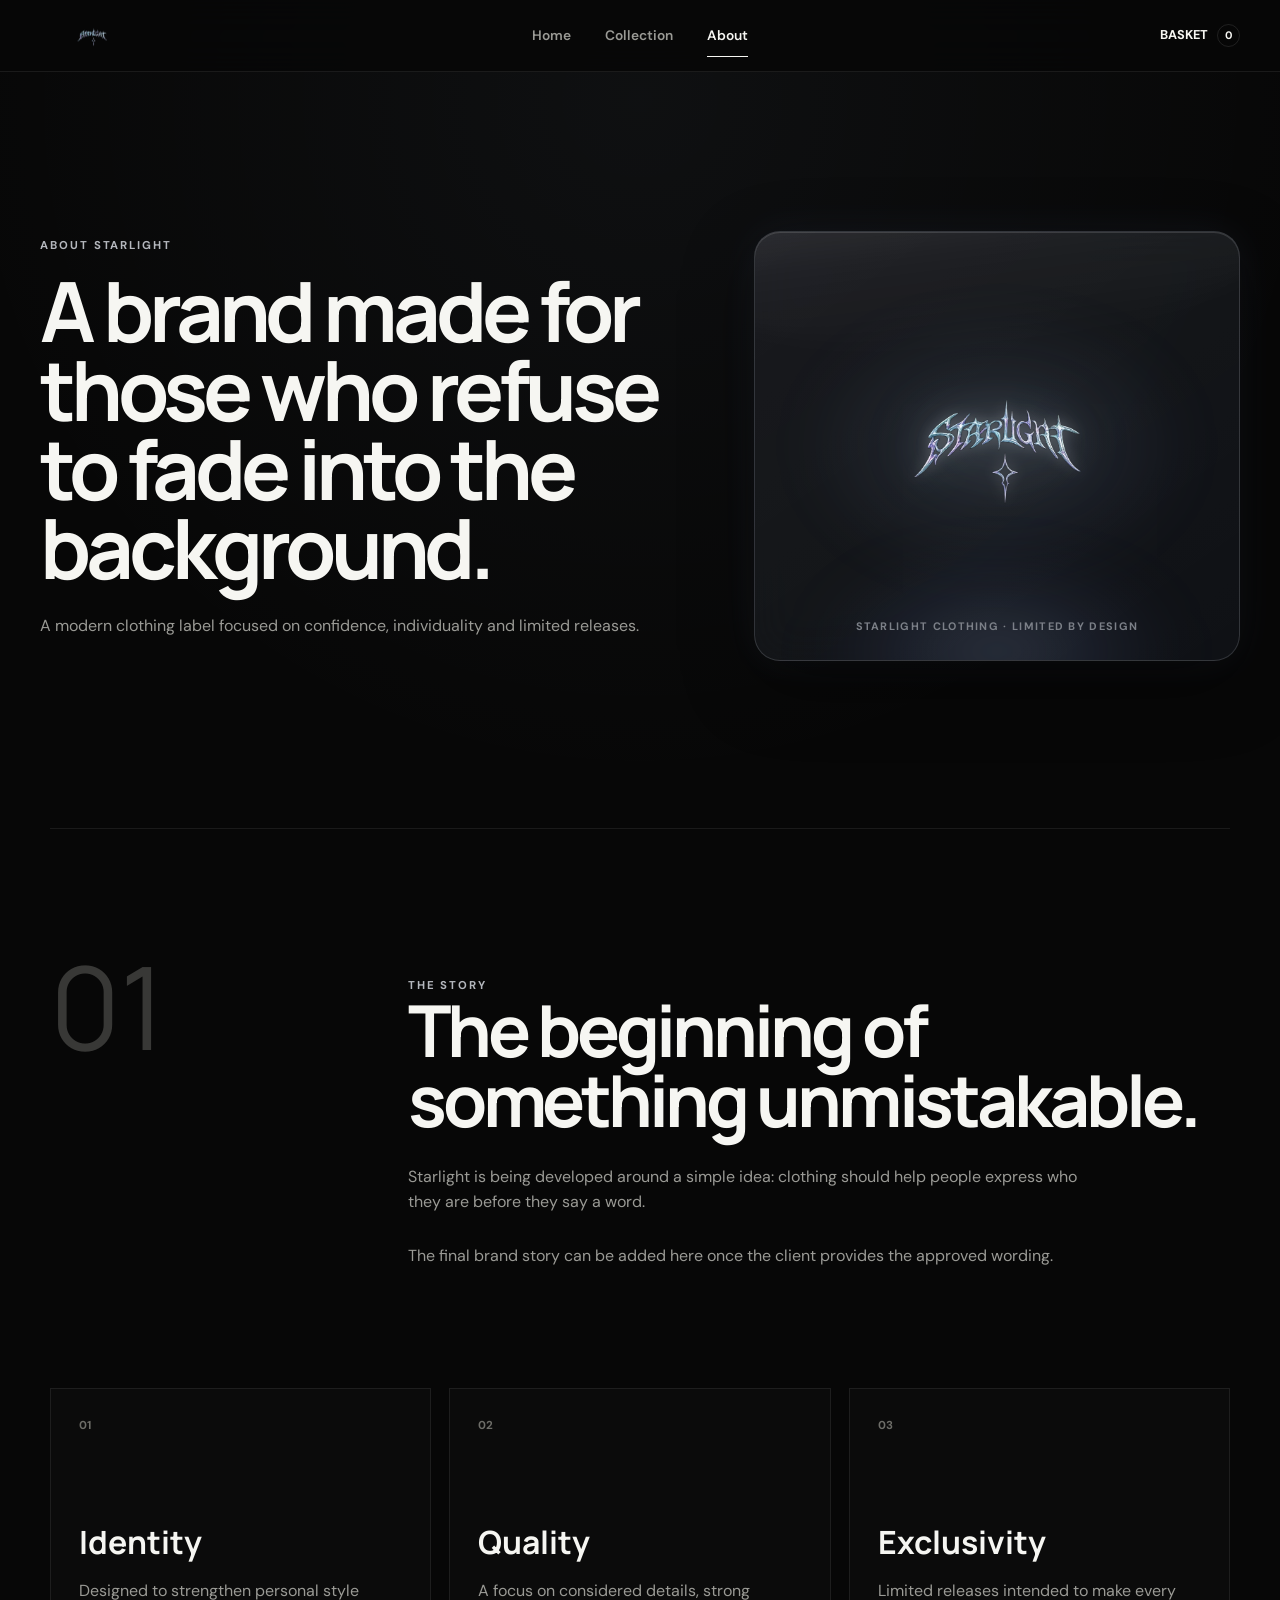
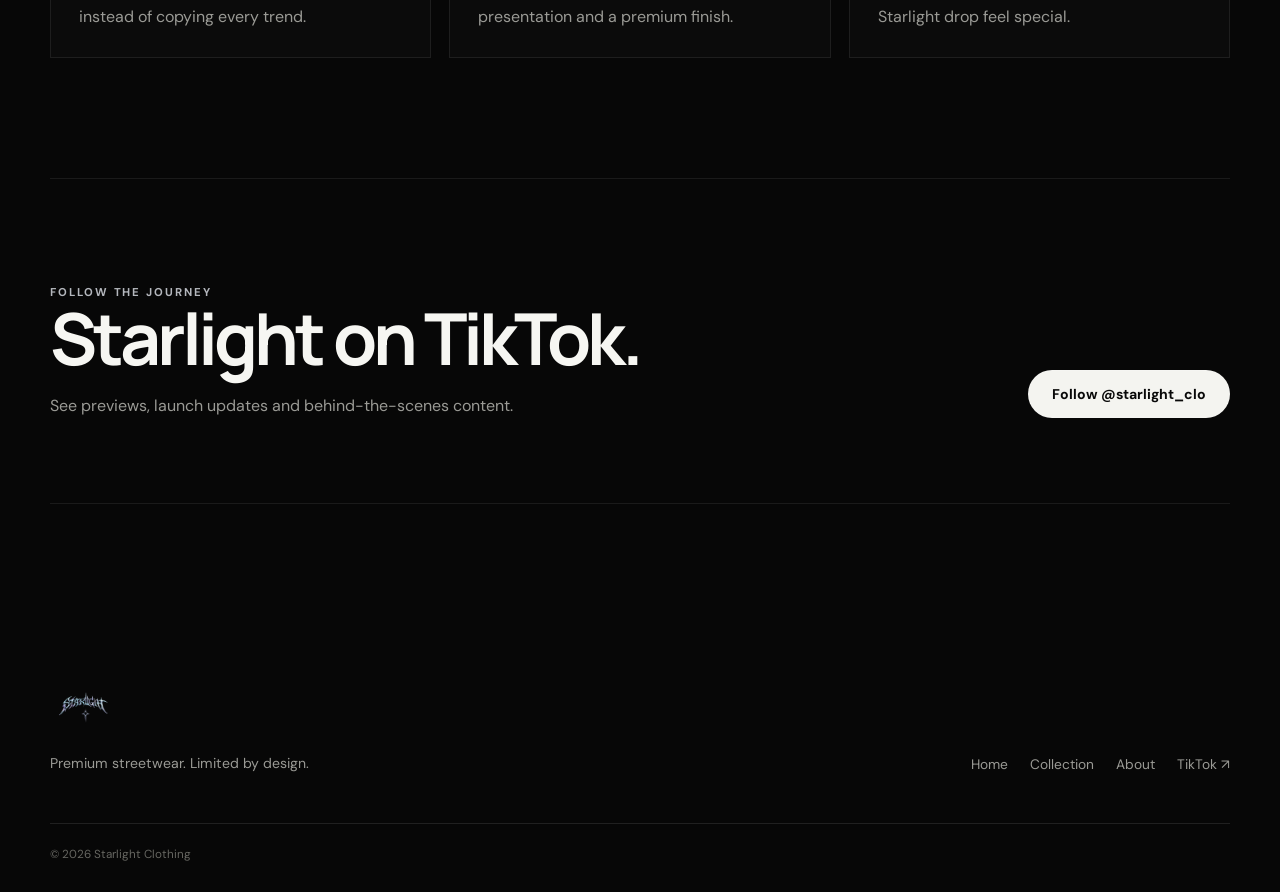
==== commit b238cd34: "Add files via upload" ====
--- a/about.html
+++ b/about.html
@@ -49,7 +49,7 @@
         <p class="eyebrow">About Starlight</p>
         <h1>A brand made for those who refuse to fade into the background.</h1>
         <p>
-          Starlight is an emerging clothing label focused on confidence, individuality and limited releases.
+          A modern clothing label focused on confidence, individuality and limited releases.
         </p>
       </div>
 
--- a/styles.css
+++ b/styles.css
@@ -1476,3 +1476,255 @@
     animation: none !important;
   }
 }
+
+
+/* ==================================================
+   CLEAN FINAL REFINEMENT
+   Minimal, premium, fashion-led presentation
+   ================================================== */
+
+:root {
+  --background: #070707;
+  --surface: #0d0d0d;
+  --surface-soft: #111111;
+  --text: #f6f6f2;
+  --muted: #9a9a95;
+  --line: rgba(255, 255, 255, 0.10);
+}
+
+/* Cleaner global rhythm */
+body {
+  background:
+    radial-gradient(circle at 50% 4%, rgba(190, 218, 255, 0.045), transparent 28%),
+    #070707 !important;
+}
+
+.section-shell {
+  width: min(calc(100% - 44px), 1180px) !important;
+}
+
+.eyebrow {
+  color: #b4b7bd !important;
+  letter-spacing: 0.17em !important;
+}
+
+/* Cleaner navigation */
+.site-header {
+  height: 72px !important;
+  background: rgba(7, 7, 7, 0.82) !important;
+  border-bottom: 1px solid rgba(255, 255, 255, 0.08) !important;
+  backdrop-filter: blur(18px) saturate(110%) !important;
+  -webkit-backdrop-filter: blur(18px) saturate(110%) !important;
+}
+
+.brand {
+  width: 104px !important;
+}
+
+.brand img {
+  height: 40px !important;
+}
+
+/* Refined hero spacing */
+.hero {
+  padding-top: 112px !important;
+  padding-bottom: 64px !important;
+}
+
+.campaign-grid {
+  gap: 58px !important;
+}
+
+.campaign-copy h1 {
+  font-size: clamp(3.8rem, 7.3vw, 7.2rem) !important;
+  letter-spacing: -0.065em !important;
+}
+
+.campaign-intro {
+  max-width: 500px !important;
+  color: #9d9d98 !important;
+}
+
+/* Cleaner logo display */
+.logo-stage,
+.about-glass-case {
+  border-radius: 26px !important;
+  background:
+    linear-gradient(145deg, rgba(255, 255, 255, 0.055), rgba(255, 255, 255, 0.018)),
+    rgba(13, 15, 20, 0.76) !important;
+  border: 1px solid rgba(230, 242, 255, 0.15) !important;
+  box-shadow:
+    inset 0 1px 0 rgba(255, 255, 255, 0.13),
+    0 24px 70px rgba(0, 0, 0, 0.42),
+    0 0 44px rgba(150, 190, 255, 0.07) !important;
+  backdrop-filter: blur(20px) saturate(112%) !important;
+  -webkit-backdrop-filter: blur(20px) saturate(112%) !important;
+}
+
+/* Remove oversized decorative rings for a cleaner look */
+.logo-stage::before,
+.logo-stage::after {
+  opacity: 0.55 !important;
+}
+
+.logo-stage .hero-logo,
+.about-glass-case img {
+  width: min(72%, 350px) !important;
+  filter:
+    drop-shadow(0 0 7px rgba(255, 255, 255, 0.26))
+    drop-shadow(0 0 20px rgba(190, 225, 255, 0.20))
+    drop-shadow(0 0 38px rgba(145, 170, 255, 0.10)) !important;
+}
+
+.logo-halo,
+.about-logo-halo {
+  opacity: 0.72 !important;
+  filter: blur(38px) !important;
+}
+
+.logo-stage > p,
+.about-glass-case p {
+  color: #7c8088 !important;
+  letter-spacing: 0.12em !important;
+}
+
+/* Clean buttons */
+.button,
+.primary-button,
+.button-light,
+.button-outline {
+  min-height: 48px !important;
+  padding-inline: 23px !important;
+  border-radius: 999px !important;
+  font-size: 0.88rem !important;
+  box-shadow: none !important;
+}
+
+.button-light {
+  background: #f4f4f0 !important;
+  color: #090909 !important;
+}
+
+.button-outline {
+  background: rgba(255, 255, 255, 0.018) !important;
+}
+
+/* Remove excessive movement */
+.logo-stage,
+.logo-stage .hero-logo,
+.about-glass-case img {
+  animation-duration: 9s !important;
+}
+
+/* Cleaner sections and borders */
+.intro,
+.collection,
+.brand-section,
+.story,
+.tiktok-section {
+  border-color: rgba(255, 255, 255, 0.08) !important;
+}
+
+.collection-preview,
+.value-card {
+  background: #0b0b0b !important;
+  border-color: rgba(255, 255, 255, 0.08) !important;
+  box-shadow: none !important;
+}
+
+.collection-preview {
+  min-height: 430px !important;
+}
+
+.preview-mark {
+  color: #f1f1ed !important;
+}
+
+.value-card {
+  min-height: 270px !important;
+}
+
+/* Cleaner About layout */
+.about-hero {
+  gap: 56px !important;
+}
+
+.about-logo {
+  min-height: 460px !important;
+}
+
+.about-glass-case {
+  min-height: 430px !important;
+}
+
+/* Cleaner footer */
+.footer-top {
+  padding-top: 48px !important;
+  padding-bottom: 48px !important;
+}
+
+.footer-brand img {
+  width: 150px !important;
+  max-height: 68px !important;
+}
+
+.footer-links {
+  gap: 22px !important;
+}
+
+/* Cleaner basket */
+.basket-drawer {
+  background: rgba(10, 10, 11, 0.96) !important;
+  border-left: 1px solid rgba(255, 255, 255, 0.10) !important;
+  backdrop-filter: blur(20px) !important;
+  -webkit-backdrop-filter: blur(20px) !important;
+}
+
+/* Mobile polish */
+@media (max-width: 620px) {
+  .site-header {
+    height: 66px !important;
+  }
+
+  .mobile-menu {
+    top: 66px !important;
+  }
+
+  .brand {
+    width: 90px !important;
+  }
+
+  .hero {
+    padding-top: 102px !important;
+  }
+
+  .campaign-grid {
+    gap: 36px !important;
+  }
+
+  .campaign-copy h1 {
+    font-size: clamp(3.2rem, 15vw, 5rem) !important;
+  }
+
+  .logo-stage,
+  .about-glass-case {
+    border-radius: 22px !important;
+  }
+
+  .logo-stage {
+    min-height: 330px !important;
+  }
+
+  .about-glass-case {
+    min-height: 330px !important;
+  }
+
+  .logo-stage .hero-logo,
+  .about-glass-case img {
+    width: min(78%, 285px) !important;
+  }
+
+  .section-shell {
+    width: min(calc(100% - 30px), 1180px) !important;
+  }
+}
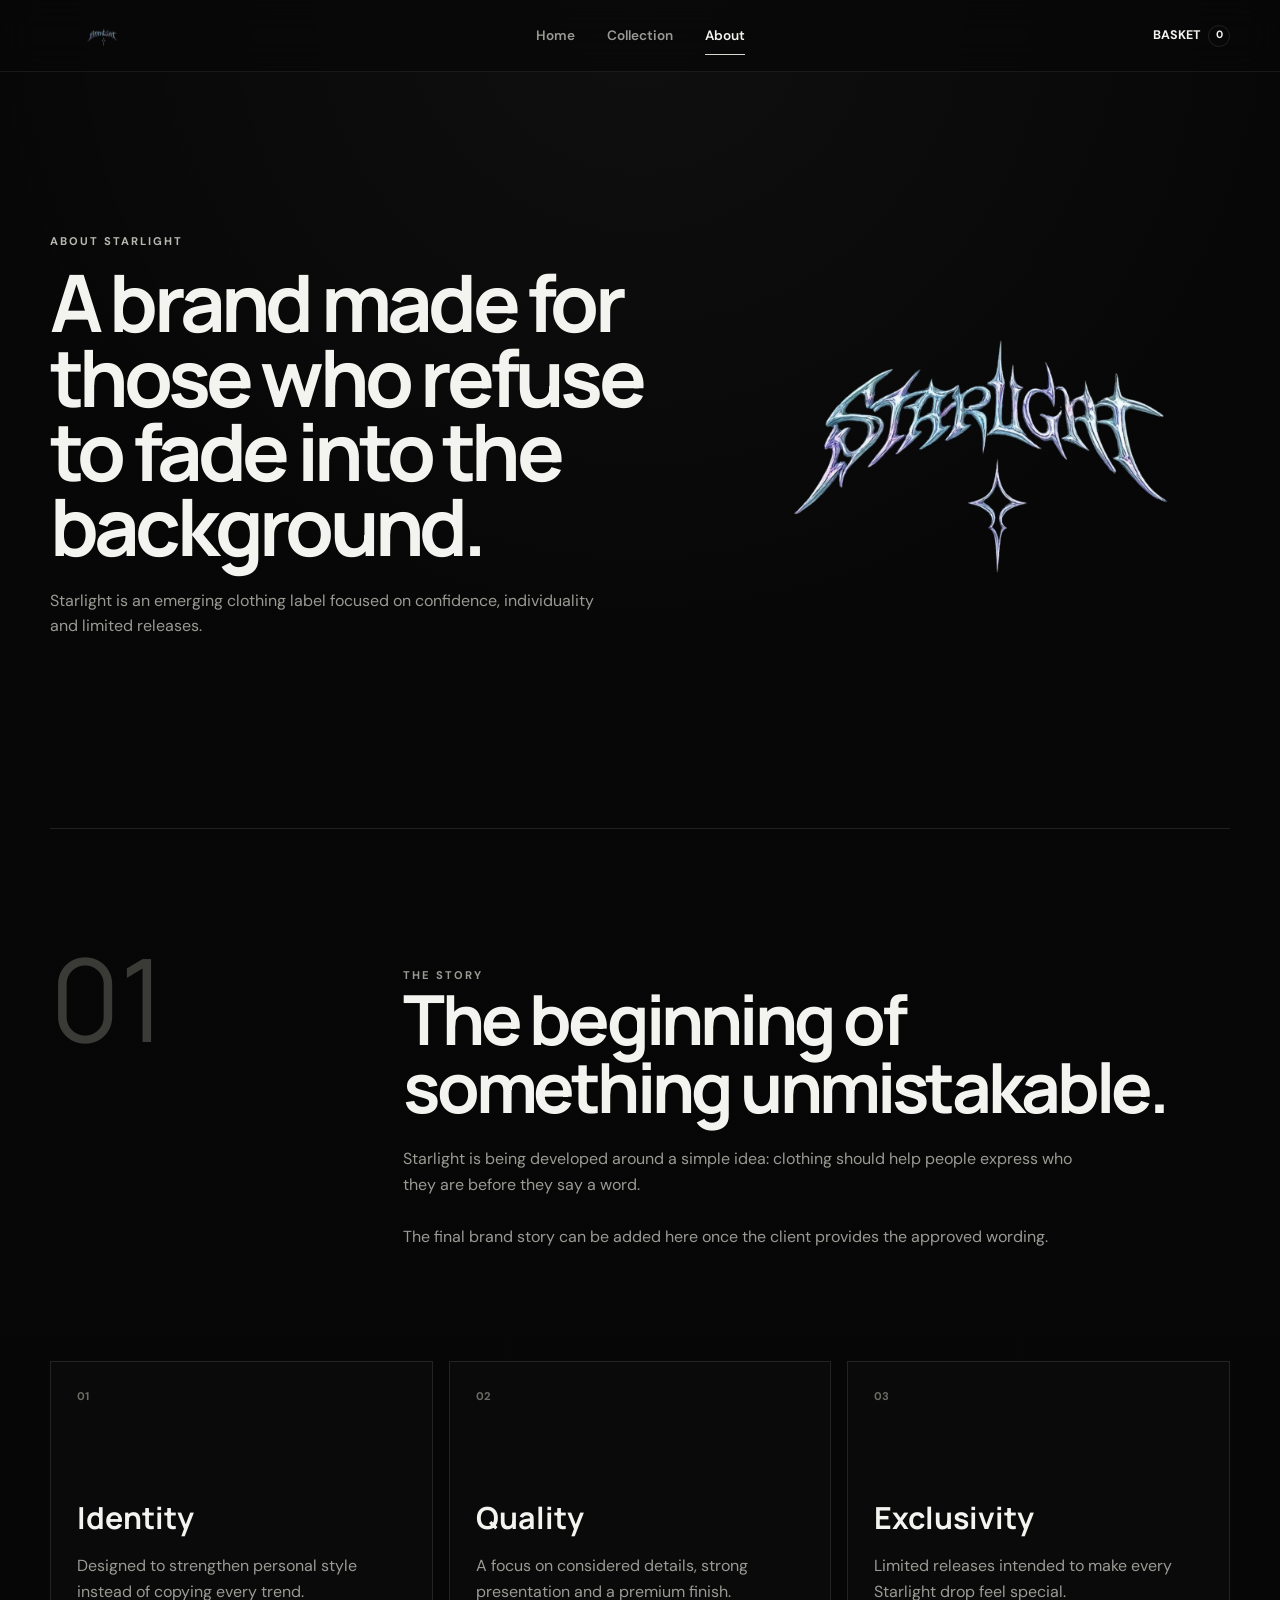
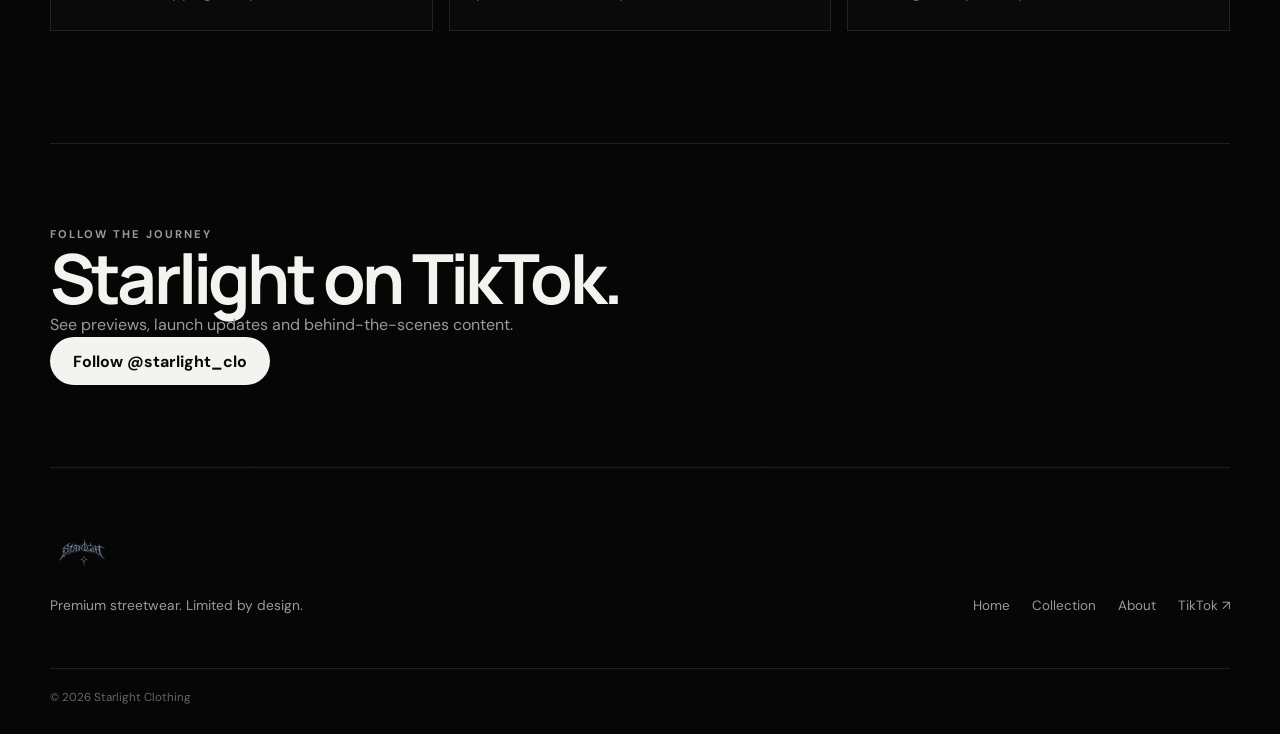
==== commit 4d36bac7: "Add files via upload" ====
--- a/about.html
+++ b/about.html
@@ -49,16 +49,12 @@
         <p class="eyebrow">About Starlight</p>
         <h1>A brand made for those who refuse to fade into the background.</h1>
         <p>
-          A modern clothing label focused on confidence, individuality and limited releases.
+          Starlight is an emerging clothing label focused on confidence, individuality and limited releases.
         </p>
       </div>
 
       <div class="about-logo reveal">
-        <div class="about-glass-case">
-          <div class="about-logo-halo"></div>
-          <img src="starlight-logo.png" alt="Starlight Clothing">
-          <p>Starlight Clothing · Limited by design</p>
-        </div>
+        <img src="starlight-logo.png" alt="Starlight Clothing">
       </div>
     </section>
 
--- a/styles.css
+++ b/styles.css
@@ -1,13 +1,19 @@
-/* Starlight Clothing — client-ready preview */
+/* =========================================================
+   STARLIGHT — SMOKED GLASS REDESIGN
+   Clean, premium, fashion-led, GitHub Pages compatible
+   ========================================================= */
 
 :root {
-  --background: #080808;
-  --surface: #101010;
-  --surface-soft: #151515;
-  --text: #f4f4f1;
-  --muted: #999995;
-  --line: rgba(255, 255, 255, 0.12);
-  --max-width: 1200px;
+  --bg: #060606;
+  --bg-soft: #0a0a0a;
+  --panel: rgba(14, 14, 16, 0.76);
+  --panel-strong: rgba(10, 10, 12, 0.92);
+  --text: #f3f3ef;
+  --muted: #9a9a95;
+  --line: rgba(255, 255, 255, 0.10);
+  --line-strong: rgba(255, 255, 255, 0.16);
+  --silver: #d8d8d2;
+  --max: 1180px;
 }
 
 * {
@@ -20,7 +26,9 @@
 
 body {
   margin: 0;
-  background: var(--background);
+  background:
+    radial-gradient(circle at 50% 0%, rgba(255, 255, 255, 0.035), transparent 28%),
+    linear-gradient(180deg, #070707 0%, #060606 100%);
   color: var(--text);
   font-family: "DM Sans", Arial, sans-serif;
   line-height: 1.6;
@@ -51,14 +59,14 @@
 }
 
 .section-shell {
-  width: min(calc(100% - 40px), var(--max-width));
+  width: min(calc(100% - 40px), var(--max));
   margin-inline: auto;
 }
 
 .eyebrow {
-  margin: 0 0 16px;
-  color: #b7b7b0;
-  font-size: 0.71rem;
+  margin: 0 0 14px;
+  color: #b8b8b2;
+  font-size: 0.70rem;
   font-weight: 700;
   letter-spacing: 0.18em;
   text-transform: uppercase;
@@ -70,41 +78,37 @@
   position: fixed;
   inset: 0 0 auto;
   z-index: 100;
-  height: 76px;
-  padding-inline: max(22px, calc((100vw - var(--max-width)) / 2));
+  height: 72px;
+  padding-inline: max(20px, calc((100vw - var(--max)) / 2));
   display: grid;
   grid-template-columns: 1fr auto 1fr;
   align-items: center;
-  background: rgba(8, 8, 8, 0.78);
-  border-bottom: 1px solid transparent;
-  backdrop-filter: blur(16px);
-  transition: background 0.25s ease, border-color 0.25s ease;
-}
-
-.site-header.scrolled {
-  background: rgba(8, 8, 8, 0.95);
-  border-color: var(--line);
+  background: rgba(7, 7, 7, 0.72);
+  border-bottom: 1px solid rgba(255, 255, 255, 0.07);
+  backdrop-filter: blur(18px) saturate(110%);
+  -webkit-backdrop-filter: blur(18px) saturate(110%);
 }
 
 .brand {
-  width: 118px;
+  width: 104px;
 }
 
 .brand img {
   width: 100%;
-  height: 46px;
+  height: 40px;
   object-fit: contain;
+  filter: brightness(0.72) contrast(1.15);
 }
 
 .desktop-nav {
   display: flex;
-  gap: 34px;
+  gap: 32px;
 }
 
 .desktop-nav a {
   position: relative;
   color: var(--muted);
-  font-size: 0.86rem;
+  font-size: 0.85rem;
   font-weight: 600;
 }
 
@@ -117,41 +121,41 @@
   content: "";
   position: absolute;
   right: 0;
-  bottom: -10px;
+  bottom: -9px;
   left: 0;
   height: 1px;
-  background: var(--text);
+  background: var(--silver);
 }
 
 .header-actions {
   justify-self: end;
   display: flex;
   align-items: center;
-  gap: 14px;
+  gap: 12px;
 }
 
 .basket-trigger {
   display: flex;
   align-items: center;
-  gap: 9px;
+  gap: 8px;
   padding: 8px 0;
   border: 0;
   background: transparent;
   color: var(--text);
-  font-size: 0.8rem;
+  font-size: 0.78rem;
   font-weight: 700;
   text-transform: uppercase;
   cursor: pointer;
 }
 
 .basket-count {
-  width: 23px;
-  height: 23px;
+  width: 22px;
+  height: 22px;
   display: grid;
   place-items: center;
   border: 1px solid var(--line);
   border-radius: 50%;
-  font-size: 0.68rem;
+  font-size: 0.66rem;
 }
 
 .menu-trigger {
@@ -174,15 +178,16 @@
 
 .mobile-menu {
   position: fixed;
-  top: 76px;
+  top: 72px;
   right: 0;
   left: 0;
   z-index: 90;
   display: none;
   gap: 18px;
-  padding: 24px;
-  background: rgba(8, 8, 8, 0.98);
+  padding: 22px;
+  background: rgba(7, 7, 7, 0.97);
   border-bottom: 1px solid var(--line);
+  backdrop-filter: blur(18px);
 }
 
 .mobile-menu.open {
@@ -192,188 +197,284 @@
 /* Hero */
 
 .hero {
-  position: relative;
   min-height: 100vh;
-  padding: 130px 24px 74px;
-  display: grid;
-  place-items: center;
-  text-align: center;
-}
-
-.hero-inner {
-  max-width: 880px;
-}
-
-.hero-logo {
-  width: min(72vw, 390px);
-  max-height: 220px;
-  margin: 0 auto 26px;
-  object-fit: contain;
-}
-
-.hero h1 {
+  padding: 126px max(22px, calc((100vw - var(--max)) / 2)) 64px;
+  display: grid;
+  grid-template-columns: 0.95fr 1.05fr;
+  align-items: center;
+  gap: 64px;
+}
+
+.hero-inner,
+.hero-content,
+.campaign-copy {
+  max-width: 620px;
+}
+
+.hero h1,
+.campaign-copy h1 {
   margin: 0;
   font-family: "Manrope", sans-serif;
-  font-size: clamp(3.3rem, 8vw, 7rem);
-  line-height: 0.93;
+  font-size: clamp(4rem, 7.6vw, 7.3rem);
+  line-height: 0.9;
   letter-spacing: -0.065em;
 }
 
-.hero-copy {
-  max-width: 610px;
-  margin: 26px auto 0;
+.hero-copy,
+.campaign-intro {
+  max-width: 520px;
+  margin: 26px 0 0;
   color: var(--muted);
   font-size: 1.02rem;
 }
 
 .hero-actions {
-  margin-top: 34px;
+  margin-top: 32px;
   display: flex;
   align-items: center;
-  justify-content: center;
-  gap: 28px;
-}
-
-.button {
-  min-height: 49px;
-  padding: 0 24px;
+  gap: 24px;
+}
+
+.button,
+.primary-button {
+  min-height: 48px;
+  padding: 0 22px;
   display: inline-flex;
   align-items: center;
   justify-content: center;
-  border: 1px solid var(--line);
+  border: 1px solid var(--line-strong);
+  border-radius: 999px;
   font-weight: 700;
   cursor: pointer;
   transition: transform 0.2s ease, background 0.2s ease, color 0.2s ease;
 }
 
-.button:hover {
+.button:hover,
+.primary-button:hover {
   transform: translateY(-2px);
 }
 
-.button-light {
+.button-light,
+.primary-button {
   background: var(--text);
-  color: #0a0a0a;
+  color: #090909;
 }
 
 .button-outline {
-  background: transparent;
+  background: rgba(255, 255, 255, 0.015);
   color: var(--text);
 }
 
-.button-outline:hover {
-  background: var(--text);
-  color: #0a0a0a;
-}
-
-.text-link {
+.text-link,
+.secondary-link {
   color: var(--muted);
   font-weight: 600;
 }
 
-.text-link:hover {
+.text-link:hover,
+.secondary-link:hover {
   color: var(--text);
 }
 
-.hero-footer {
+/* Smoked-glass logo case */
+
+.campaign-visual,
+.hero-visual {
+  display: grid;
+  place-items: center;
+}
+
+.logo-stage,
+.about-glass-case,
+.about-logo-card {
+  position: relative;
+  isolation: isolate;
+  width: min(100%, 560px);
+  min-height: 500px;
+  padding: 48px;
+  display: grid;
+  place-items: center;
+  overflow: hidden;
+  border-radius: 28px;
+  background:
+    linear-gradient(145deg, rgba(255, 255, 255, 0.055), rgba(255, 255, 255, 0.014)),
+    rgba(10, 10, 12, 0.86);
+  border: 1px solid rgba(255, 255, 255, 0.13);
+  box-shadow:
+    inset 0 1px 0 rgba(255, 255, 255, 0.12),
+    0 28px 75px rgba(0, 0, 0, 0.45),
+    0 0 42px rgba(170, 190, 220, 0.05);
+  backdrop-filter: blur(20px) saturate(105%);
+  -webkit-backdrop-filter: blur(20px) saturate(105%);
+}
+
+.logo-stage::before,
+.about-glass-case::before,
+.about-logo-card::before {
+  content: "";
   position: absolute;
-  right: max(22px, calc((100vw - var(--max-width)) / 2));
-  bottom: 26px;
-  left: max(22px, calc((100vw - var(--max-width)) / 2));
+  z-index: 2;
+  top: -30%;
+  left: -14%;
+  width: 128%;
+  height: 52%;
+  border-radius: 50%;
+  background: linear-gradient(
+    180deg,
+    rgba(255, 255, 255, 0.13),
+    rgba(255, 255, 255, 0.02) 60%,
+    transparent 100%
+  );
+  transform: rotate(-6deg);
+  filter: blur(8px);
+  pointer-events: none;
+}
+
+.logo-stage::after,
+.about-glass-case::after,
+.about-logo-card::after {
+  content: "";
+  position: absolute;
+  z-index: -1;
+  left: 50%;
+  bottom: -18%;
+  width: 68%;
+  height: 34%;
+  transform: translateX(-50%);
+  border-radius: 50%;
+  background: radial-gradient(
+    ellipse,
+    rgba(200, 215, 235, 0.10) 0%,
+    rgba(120, 135, 160, 0.04) 45%,
+    transparent 72%
+  );
+  filter: blur(34px);
+}
+
+.logo-stage img,
+.hero-logo,
+.about-glass-case img,
+.about-logo-card img {
+  position: relative;
+  z-index: 4;
+  width: min(74%, 360px);
+  max-height: 220px;
+  object-fit: contain;
+  filter:
+    brightness(0.68)
+    contrast(1.18)
+    saturate(0.86)
+    drop-shadow(0 0 7px rgba(255, 255, 255, 0.08))
+    drop-shadow(0 0 18px rgba(180, 200, 230, 0.08));
+}
+
+.logo-stage > p,
+.about-glass-case > p {
+  position: absolute;
+  right: 26px;
+  bottom: 22px;
+  left: 26px;
+  z-index: 4;
+  margin: 0;
+  color: #73736e;
+  font-size: 0.66rem;
+  font-weight: 700;
+  letter-spacing: 0.13em;
+  text-align: center;
+  text-transform: uppercase;
+}
+
+/* Sections */
+
+.intro,
+.statement {
+  padding-top: 116px;
+  padding-bottom: 116px;
+  border-top: 1px solid var(--line);
+}
+
+.intro-grid,
+.section-heading,
+.brand-section,
+.about-preview,
+.social-strip {
+  display: grid;
+  grid-template-columns: 1.2fr 0.8fr;
+  gap: 64px;
+  align-items: end;
+}
+
+.intro h2,
+.statement h2,
+.section-heading h2,
+.brand-section h2,
+.about-preview h2,
+.social-strip h2,
+.story h2,
+.story-content h2,
+.tiktok-section h2 {
+  margin: 0;
+  font-family: "Manrope", sans-serif;
+  font-size: clamp(2.7rem, 5.4vw, 5.2rem);
+  line-height: 0.98;
+  letter-spacing: -0.055em;
+}
+
+.intro-grid p,
+.section-heading > p,
+.brand-section p,
+.about-preview p,
+.social-strip p,
+.story-copy p,
+.story-content p,
+.tiktok-section p {
+  margin: 0;
+  color: var(--muted);
+}
+
+.collection {
+  padding-top: 22px;
+  padding-bottom: 116px;
+}
+
+.collection-preview {
+  min-height: 420px;
+  margin-top: 58px;
+  padding: 30px;
+  display: grid;
+  grid-template-columns: auto 1fr;
+  grid-template-rows: auto 1fr auto;
+  gap: 28px;
+  border: 1px solid var(--line);
+  background: #0a0a0a;
+}
+
+.preview-label {
+  grid-column: 1 / -1;
   display: flex;
   justify-content: space-between;
-  color: #62625e;
-  font-size: 0.67rem;
+  color: #6e6e69;
+  font-size: 0.68rem;
   font-weight: 700;
   letter-spacing: 0.14em;
   text-transform: uppercase;
 }
 
-/* Homepage sections */
-
-.intro {
-  padding-top: 125px;
-  padding-bottom: 125px;
-  border-top: 1px solid var(--line);
-}
-
-.intro-grid {
-  display: grid;
-  grid-template-columns: 1.25fr 0.75fr;
-  gap: 70px;
-  align-items: end;
-}
-
-.intro h2,
-.section-heading h2,
-.brand-section h2,
-.story h2,
-.tiktok-section h2 {
-  margin: 0;
-  font-family: "Manrope", sans-serif;
-  font-size: clamp(2.7rem, 5.6vw, 5.5rem);
-  line-height: 0.98;
-  letter-spacing: -0.055em;
-}
-
-.intro-grid p,
-.section-heading > p,
-.brand-section p,
-.story-copy p,
-.tiktok-section p {
-  margin: 0;
-  color: var(--muted);
-}
-
-.collection {
-  padding-top: 20px;
-  padding-bottom: 125px;
-}
-
-.section-heading {
-  display: grid;
-  grid-template-columns: 1.25fr 0.75fr;
-  gap: 70px;
-  align-items: end;
-}
-
-.collection-preview {
-  min-height: 480px;
-  margin-top: 62px;
-  padding: 30px;
-  display: grid;
-  grid-template-columns: auto 1fr;
-  grid-template-rows: auto 1fr auto;
-  gap: 30px;
-  border: 1px solid var(--line);
-  background: linear-gradient(145deg, #101010, #0b0b0b);
-}
-
-.preview-label {
-  grid-column: 1 / -1;
-  display: flex;
-  justify-content: space-between;
-  color: #676762;
-  font-size: 0.7rem;
-  font-weight: 700;
-  letter-spacing: 0.14em;
-  text-transform: uppercase;
-}
-
 .preview-mark {
   align-self: center;
-  font-size: clamp(5rem, 12vw, 10rem);
+  font-size: clamp(4.5rem, 10vw, 8.5rem);
   line-height: 1;
 }
 
 .preview-copy {
   align-self: center;
-  max-width: 620px;
+  max-width: 600px;
 }
 
 .preview-copy h3 {
-  margin: 0 0 16px;
+  margin: 0 0 14px;
   font-family: "Manrope", sans-serif;
-  font-size: clamp(2rem, 4vw, 4rem);
+  font-size: clamp(2rem, 4vw, 3.8rem);
   line-height: 1;
   letter-spacing: -0.045em;
 }
@@ -388,111 +489,100 @@
   justify-self: start;
 }
 
-.brand-section {
-  padding-top: 90px;
-  padding-bottom: 90px;
-  display: grid;
-  grid-template-columns: 1fr 1fr;
-  gap: 70px;
+.brand-section,
+.about-preview,
+.social-strip,
+.tiktok-section {
+  padding-top: 82px;
+  padding-bottom: 82px;
   border-top: 1px solid var(--line);
   border-bottom: 1px solid var(--line);
 }
 
-.brand-section .text-link {
-  display: inline-block;
-  margin-top: 26px;
-}
-
-/* About page */
+/* About */
 
 .about-hero {
   min-height: 92vh;
-  padding: 138px max(22px, calc((100vw - var(--max-width)) / 2)) 75px;
-  display: grid;
-  grid-template-columns: 1.15fr 0.85fr;
+  padding: 132px max(22px, calc((100vw - var(--max)) / 2)) 72px;
+  display: grid;
+  grid-template-columns: 1.1fr 0.9fr;
   align-items: center;
-  gap: 70px;
+  gap: 60px;
 }
 
 .about-copy h1 {
   margin: 0;
   font-family: "Manrope", sans-serif;
-  font-size: clamp(3.1rem, 6.5vw, 6.4rem);
-  line-height: 0.95;
+  font-size: clamp(3.2rem, 6.2vw, 6.2rem);
+  line-height: 0.94;
   letter-spacing: -0.06em;
 }
 
 .about-copy > p:last-child {
-  max-width: 600px;
-  margin-top: 26px;
+  max-width: 570px;
+  margin-top: 24px;
   color: var(--muted);
 }
 
-.about-logo {
-  min-height: 450px;
-  padding: 30px;
-  display: grid;
-  place-items: center;
-  border: 1px solid var(--line);
-  background: var(--surface);
-}
-
-.about-logo img {
-  width: min(100%, 360px);
-  object-fit: contain;
+.about-logo,
+.about-logo-card {
+  min-height: 460px;
 }
 
 .story {
-  padding-top: 120px;
-  padding-bottom: 120px;
+  padding-top: 112px;
+  padding-bottom: 112px;
   display: grid;
   grid-template-columns: 0.35fr 1fr;
-  gap: 70px;
+  gap: 64px;
   border-top: 1px solid var(--line);
 }
 
-.story-index {
-  color: #383836;
+.story-index,
+.story-number {
+  color: #3a3a37;
   font-family: "Manrope", sans-serif;
   font-size: clamp(5rem, 9vw, 9rem);
   line-height: 1;
 }
 
-.story-copy {
+.story-copy,
+.story-content {
   max-width: 820px;
 }
 
-.story-copy p {
+.story-copy p,
+.story-content p {
   max-width: 680px;
-  margin-top: 28px;
+  margin-top: 26px;
 }
 
 .values {
-  padding-bottom: 120px;
+  padding-bottom: 112px;
   display: grid;
   grid-template-columns: repeat(3, 1fr);
-  gap: 18px;
+  gap: 16px;
 }
 
 .value-card {
-  min-height: 290px;
-  padding: 28px;
+  min-height: 270px;
+  padding: 26px;
   display: flex;
   flex-direction: column;
   border: 1px solid var(--line);
-  background: #0c0c0c;
+  background: #0a0a0a;
 }
 
 .value-card span {
-  color: #6d6d68;
-  font-size: 0.72rem;
+  color: #6c6c67;
+  font-size: 0.70rem;
   font-weight: 700;
 }
 
 .value-card h3 {
   margin: auto 0 10px;
   font-family: "Manrope", sans-serif;
-  font-size: 2rem;
+  font-size: 1.9rem;
 }
 
 .value-card p {
@@ -500,30 +590,14 @@
   color: var(--muted);
 }
 
-.tiktok-section {
-  margin-bottom: 120px;
-  padding-top: 85px;
-  padding-bottom: 85px;
-  display: flex;
-  align-items: end;
-  justify-content: space-between;
-  gap: 50px;
-  border-top: 1px solid var(--line);
-  border-bottom: 1px solid var(--line);
-}
-
-.tiktok-section p {
-  margin-top: 20px;
-}
-
 /* Footer */
 
 .site-footer {
-  padding-bottom: 28px;
+  padding-bottom: 26px;
 }
 
 .footer-top {
-  padding: 58px 0;
+  padding: 52px 0;
   display: flex;
   align-items: end;
   justify-content: space-between;
@@ -531,27 +605,28 @@
 }
 
 .footer-brand img {
-  width: 170px;
-  max-height: 76px;
+  width: 145px;
+  max-height: 64px;
   object-fit: contain;
   object-position: left center;
+  filter: brightness(0.70) contrast(1.15);
 }
 
 .footer-brand p {
-  margin: 12px 0 0;
+  margin: 10px 0 0;
   color: var(--muted);
-  font-size: 0.88rem;
+  font-size: 0.86rem;
 }
 
 .footer-links {
   display: flex;
   flex-wrap: wrap;
-  gap: 24px;
+  gap: 22px;
 }
 
 .footer-links a {
   color: var(--muted);
-  font-size: 0.86rem;
+  font-size: 0.84rem;
 }
 
 .footer-links a:hover {
@@ -559,20 +634,20 @@
 }
 
 .footer-bottom {
-  padding-top: 21px;
+  padding-top: 20px;
   border-top: 1px solid var(--line);
   color: #666661;
-  font-size: 0.73rem;
-}
-
-/* Basket drawer */
+  font-size: 0.72rem;
+}
+
+/* Basket */
 
 .basket-overlay {
   position: fixed;
   inset: 0;
   z-index: 200;
   visibility: hidden;
-  background: rgba(0, 0, 0, 0.66);
+  background: rgba(0, 0, 0, 0.68);
   opacity: 0;
   transition: 0.28s ease;
 }
@@ -587,13 +662,15 @@
   top: 0;
   right: 0;
   z-index: 210;
-  width: min(440px, 100%);
+  width: min(430px, 100%);
   height: 100vh;
-  padding: 30px;
+  padding: 28px;
   display: flex;
   flex-direction: column;
-  background: #0b0b0b;
+  background: rgba(9, 9, 10, 0.96);
   border-left: 1px solid var(--line);
+  backdrop-filter: blur(20px);
+  -webkit-backdrop-filter: blur(20px);
   transform: translateX(102%);
   transition: transform 0.35s cubic-bezier(0.22, 1, 0.36, 1);
 }
@@ -602,19 +679,22 @@
   transform: translateX(0);
 }
 
-.basket-head {
+.basket-head,
+.basket-header {
   display: flex;
   align-items: flex-start;
   justify-content: space-between;
 }
 
-.basket-head h2 {
+.basket-head h2,
+.basket-header h2 {
   margin: 0;
   font-family: "Manrope", sans-serif;
-  font-size: 2.2rem;
-}
-
-.basket-head > button {
+  font-size: 2.1rem;
+}
+
+.basket-head > button,
+.basket-header > button {
   border: 0;
   background: transparent;
   color: var(--text);
@@ -627,45 +707,46 @@
   text-align: center;
 }
 
-.empty-mark {
-  font-size: 2.7rem;
+.empty-mark,
+.empty-icon {
+  font-size: 2.5rem;
 }
 
 .basket-empty h3 {
-  margin: 14px 0 8px;
-  font-size: 1.4rem;
+  margin: 12px 0 8px;
+  font-size: 1.35rem;
 }
 
 .basket-empty p {
-  max-width: 280px;
-  margin: 0 auto 24px;
+  max-width: 270px;
+  margin: 0 auto 22px;
   color: var(--muted);
 }
 
 .basket-summary {
-  padding-top: 22px;
+  padding-top: 20px;
   border-top: 1px solid var(--line);
 }
 
 .basket-summary > div {
-  margin-bottom: 17px;
+  margin-bottom: 16px;
   display: flex;
   justify-content: space-between;
 }
 
 .basket-summary > button {
   width: 100%;
-  min-height: 49px;
+  min-height: 48px;
   border: 0;
-  background: #222;
-  color: #777;
+  background: #202020;
+  color: #73736f;
 }
 
 .basket-summary small {
   display: block;
-  margin-top: 10px;
+  margin-top: 9px;
   color: #666;
-  font-size: 0.7rem;
+  font-size: 0.68rem;
   text-align: center;
 }
 
@@ -673,8 +754,8 @@
 
 .reveal {
   opacity: 0;
-  transform: translateY(22px);
-  transition: opacity 0.7s ease, transform 0.7s ease;
+  transform: translateY(20px);
+  transition: opacity 0.65s ease, transform 0.65s ease;
 }
 
 .reveal.visible {
@@ -693,13 +774,17 @@
     display: block;
   }
 
+  .hero,
+  .about-hero,
   .intro-grid,
   .section-heading,
   .brand-section,
-  .about-hero {
+  .about-preview,
+  .social-strip {
     grid-template-columns: 1fr;
   }
 
+  .hero,
   .about-hero {
     min-height: auto;
   }
@@ -711,82 +796,85 @@
   .values {
     grid-template-columns: repeat(2, 1fr);
   }
-
-  .tiktok-section {
+}
+
+@media (max-width: 620px) {
+  .site-header {
+    height: 66px;
+    padding-inline: 16px;
+    grid-template-columns: 1fr auto;
+  }
+
+  .brand {
+    width: 90px;
+  }
+
+  .brand img {
+    height: 36px;
+  }
+
+  .mobile-menu {
+    top: 66px;
+  }
+
+  .basket-trigger {
+    font-size: 0;
+  }
+
+  .basket-trigger span {
+    font-size: 0.66rem;
+  }
+
+  .hero,
+  .about-hero {
+    padding: 104px 16px 62px;
+    gap: 38px;
+  }
+
+  .hero h1,
+  .campaign-copy h1 {
+    font-size: clamp(3.2rem, 15vw, 5rem);
+  }
+
+  .hero-actions {
     align-items: flex-start;
     flex-direction: column;
-  }
-}
-
-@media (max-width: 620px) {
-  .site-header {
-    height: 68px;
-    padding-inline: 17px;
-    grid-template-columns: 1fr auto;
-  }
-
-  .brand {
-    width: 96px;
-  }
-
-  .brand img {
-    height: 40px;
-  }
-
-  .mobile-menu {
-    top: 68px;
-  }
-
-  .basket-trigger {
-    font-size: 0;
-  }
-
-  .basket-trigger span {
-    font-size: 0.68rem;
-  }
-
-  .hero {
-    min-height: 92vh;
-    padding: 110px 17px 70px;
-  }
-
-  .hero-logo {
-    width: min(82vw, 310px);
+    gap: 16px;
+  }
+
+  .section-shell {
+    width: min(calc(100% - 28px), var(--max));
+  }
+
+  .logo-stage,
+  .about-glass-case,
+  .about-logo-card {
+    min-height: 330px;
+    padding: 28px;
+    border-radius: 22px;
+  }
+
+  .logo-stage img,
+  .hero-logo,
+  .about-glass-case img,
+  .about-logo-card img {
+    width: min(78%, 285px);
     max-height: 175px;
   }
 
-  .hero h1 {
-    font-size: clamp(3rem, 15vw, 5rem);
-  }
-
-  .hero-actions {
-    flex-direction: column;
-    gap: 18px;
-  }
-
-  .hero-footer {
-    display: none;
-  }
-
-  .section-shell {
-    width: min(calc(100% - 30px), var(--max-width));
-  }
-
-  .intro {
-    padding-top: 88px;
+  .intro,
+  .statement,
+  .story {
+    padding-top: 86px;
+    padding-bottom: 86px;
+  }
+
+  .collection {
     padding-bottom: 88px;
   }
 
-  .collection {
-    padding-bottom: 90px;
-  }
-
-  .section-heading {
-    gap: 24px;
-  }
-
   .collection-preview {
-    min-height: 430px;
+    min-height: 400px;
     padding: 22px;
     grid-template-columns: 1fr;
     grid-template-rows: auto auto 1fr auto;
@@ -796,37 +884,17 @@
     grid-column: 1;
   }
 
-  .brand-section {
-    padding-top: 64px;
-    padding-bottom: 64px;
+  .brand-section,
+  .about-preview,
+  .social-strip,
+  .tiktok-section {
+    padding-top: 60px;
+    padding-bottom: 60px;
     gap: 28px;
-  }
-
-  .about-hero {
-    padding: 110px 17px 64px;
-  }
-
-  .about-logo {
-    min-height: 320px;
-  }
-
-  .story {
-    padding-top: 86px;
-    padding-bottom: 86px;
-  }
-
-  .story-index {
-    font-size: 4.8rem;
   }
 
   .values {
     grid-template-columns: 1fr;
-  }
-
-  .tiktok-section {
-    margin-bottom: 88px;
-    padding-top: 64px;
-    padding-bottom: 64px;
   }
 
   .footer-top {
@@ -835,7 +903,7 @@
   }
 
   .basket-drawer {
-    padding: 23px;
+    padding: 22px;
   }
 }
 
@@ -847,884 +915,3 @@
     transition-duration: 0.01ms !important;
   }
 }
-
-
-/* ===== Luxury visual refinement ===== */
-
-body{
- background:
- radial-gradient(circle at 50% 0%, rgba(180,210,255,.05), transparent 35%),
- #070707;
-}
-
-.hero{
- position:relative;
- overflow:hidden;
-}
-
-.hero::before{
- content:"";
- position:absolute;
- left:50%;
- top:34%;
- transform:translate(-50%,-50%);
- width:780px;
- height:780px;
- border-radius:50%;
- background:radial-gradient(circle,
- rgba(255,255,255,.10) 0%,
- rgba(195,220,255,.08) 18%,
- rgba(120,155,255,.05) 42%,
- transparent 72%);
- filter:blur(45px);
- z-index:0;
- pointer-events:none;
-}
-
-.hero>*{
- position:relative;
- z-index:1;
-}
-
-.hero-logo{
- max-width:390px!important;
- filter:
- drop-shadow(0 0 10px rgba(255,255,255,.20))
- drop-shadow(0 0 28px rgba(175,215,255,.18))
- drop-shadow(0 0 55px rgba(150,180,255,.10));
- animation:logoFloat 7s ease-in-out infinite;
-}
-
-@keyframes logoFloat{
-0%,100%{transform:translateY(0);}
-50%{transform:translateY(-5px);}
-}
-
-.site-header{
- background:rgba(7,7,7,.72)!important;
- backdrop-filter:blur(18px);
-}
-
-.button,.primary-button{
- border-radius:999px!important;
- transition:.25s ease;
-}
-
-.button:hover,.primary-button:hover{
- transform:translateY(-2px);
-}
-
-.collection-preview,
-.value-card,
-.about-logo,
-.basket-drawer{
- background:linear-gradient(180deg,rgba(255,255,255,.02),rgba(255,255,255,.01)),#0b0b0b;
- border-color:rgba(255,255,255,.10);
-}
-
-
-/* ===== Campaign hero refinement ===== */
-
-.hero {
-  min-height: 100vh;
-  padding: 122px max(24px, calc((100vw - var(--max-width)) / 2)) 72px;
-  display: block;
-  text-align: left;
-}
-
-.campaign-grid {
-  min-height: calc(100vh - 194px);
-  display: grid;
-  grid-template-columns: 0.95fr 1.05fr;
-  align-items: center;
-  gap: 72px;
-}
-
-.campaign-copy {
-  max-width: 620px;
-}
-
-.campaign-copy h1 {
-  margin: 0;
-  max-width: 720px;
-  font-family: "Manrope", sans-serif;
-  font-size: clamp(4rem, 8vw, 8rem);
-  line-height: 0.88;
-  letter-spacing: -0.07em;
-}
-
-.campaign-intro {
-  max-width: 540px;
-  margin: 28px 0 0;
-  color: var(--muted);
-  font-size: 1.05rem;
-}
-
-.campaign-copy .hero-actions {
-  justify-content: flex-start;
-}
-
-.campaign-visual {
-  min-height: 560px;
-  display: grid;
-  place-items: center;
-}
-
-.logo-stage {
-  position: relative;
-  width: min(100%, 610px);
-  min-height: 520px;
-  padding: 54px;
-  display: grid;
-  place-items: center;
-  border: 1px solid rgba(255, 255, 255, 0.1);
-  background:
-    radial-gradient(circle at 50% 42%, rgba(225, 239, 255, 0.09), transparent 30%),
-    radial-gradient(circle at 50% 50%, rgba(130, 163, 255, 0.06), transparent 54%),
-    linear-gradient(145deg, rgba(255, 255, 255, 0.022), rgba(255, 255, 255, 0.008)),
-    #0a0a0c;
-  overflow: hidden;
-}
-
-.logo-stage::before,
-.logo-stage::after {
-  content: "";
-  position: absolute;
-  border: 1px solid rgba(255, 255, 255, 0.08);
-  border-radius: 50%;
-}
-
-.logo-stage::before {
-  width: 78%;
-  aspect-ratio: 1;
-}
-
-.logo-stage::after {
-  width: 54%;
-  aspect-ratio: 1;
-}
-
-.logo-stage .hero-logo {
-  width: min(78%, 390px);
-  max-height: 230px;
-  margin: 0;
-  z-index: 2;
-}
-
-.logo-stage > p {
-  position: absolute;
-  right: 32px;
-  bottom: 26px;
-  left: 32px;
-  z-index: 2;
-  margin: 0;
-  color: #71717b;
-  font-size: 0.7rem;
-  font-weight: 700;
-  letter-spacing: 0.14em;
-  text-align: center;
-  text-transform: uppercase;
-}
-
-.logo-halo {
-  position: absolute;
-  z-index: 1;
-  width: 360px;
-  height: 220px;
-  border-radius: 50%;
-  background: radial-gradient(
-    ellipse,
-    rgba(225, 239, 255, 0.15) 0%,
-    rgba(172, 207, 255, 0.1) 30%,
-    rgba(128, 145, 255, 0.05) 52%,
-    transparent 75%
-  );
-  filter: blur(28px);
-}
-
-@media (max-width: 900px) {
-  .campaign-grid {
-    min-height: auto;
-    grid-template-columns: 1fr;
-    gap: 54px;
-  }
-
-  .campaign-copy {
-    max-width: 760px;
-  }
-
-  .campaign-visual {
-    min-height: auto;
-  }
-
-  .logo-stage {
-    min-height: 470px;
-  }
-}
-
-@media (max-width: 620px) {
-  .hero {
-    min-height: auto;
-    padding: 112px 17px 66px;
-  }
-
-  .campaign-copy h1 {
-    font-size: clamp(3.6rem, 17vw, 5.6rem);
-  }
-
-  .campaign-grid {
-    gap: 42px;
-  }
-
-  .logo-stage {
-    min-height: 360px;
-    padding: 28px;
-  }
-
-  .logo-stage .hero-logo {
-    width: min(82%, 300px);
-    max-height: 175px;
-  }
-
-  .logo-stage > p {
-    right: 18px;
-    bottom: 18px;
-    left: 18px;
-    font-size: 0.62rem;
-  }
-
-  .campaign-copy .hero-actions {
-    align-items: flex-start;
-  }
-}
-
-
-/* ===== Floating glass logo display ===== */
-
-.logo-stage {
-  position: relative;
-  isolation: isolate;
-  border-radius: 34px;
-  background:
-    linear-gradient(145deg, rgba(255,255,255,0.08), rgba(255,255,255,0.025)),
-    rgba(15, 17, 22, 0.62);
-  border: 1px solid rgba(255,255,255,0.18);
-  box-shadow:
-    inset 0 1px 0 rgba(255,255,255,0.16),
-    inset 0 -1px 0 rgba(255,255,255,0.04),
-    0 30px 90px rgba(0,0,0,0.45),
-    0 0 70px rgba(145,190,255,0.10);
-  backdrop-filter: blur(24px) saturate(120%);
-  -webkit-backdrop-filter: blur(24px) saturate(120%);
-  overflow: hidden;
-  animation: glassFloat 7s ease-in-out infinite;
-}
-
-.logo-stage::before {
-  content: "";
-  position: absolute;
-  z-index: 3;
-  top: -30%;
-  left: -15%;
-  width: 130%;
-  height: 55%;
-  border-radius: 50%;
-  background: linear-gradient(
-    180deg,
-    rgba(255,255,255,0.18),
-    rgba(255,255,255,0.035) 58%,
-    transparent 100%
-  );
-  transform: rotate(-7deg);
-  filter: blur(8px);
-  pointer-events: none;
-}
-
-.logo-stage::after {
-  content: "";
-  position: absolute;
-  z-index: -1;
-  left: 50%;
-  bottom: -18%;
-  width: 72%;
-  height: 38%;
-  transform: translateX(-50%);
-  border-radius: 50%;
-  background: radial-gradient(
-    ellipse,
-    rgba(185,225,255,0.22) 0%,
-    rgba(125,160,255,0.10) 40%,
-    transparent 72%
-  );
-  filter: blur(34px);
-  pointer-events: none;
-}
-
-.logo-halo {
-  width: 390px;
-  height: 250px;
-  background: radial-gradient(
-    ellipse,
-    rgba(247,252,255,0.20) 0%,
-    rgba(190,225,255,0.14) 28%,
-    rgba(145,170,255,0.08) 52%,
-    transparent 78%
-  );
-  filter: blur(32px);
-}
-
-.logo-stage .hero-logo {
-  position: relative;
-  z-index: 4;
-  filter:
-    drop-shadow(0 0 10px rgba(255,255,255,0.34))
-    drop-shadow(0 0 28px rgba(190,225,255,0.28))
-    drop-shadow(0 0 58px rgba(140,170,255,0.18));
-  animation: logoInnerFloat 6s ease-in-out infinite;
-}
-
-.logo-stage > p {
-  z-index: 5;
-}
-
-@keyframes glassFloat {
-  0%, 100% {
-    transform: translateY(0);
-  }
-  50% {
-    transform: translateY(-5px);
-  }
-}
-
-@keyframes logoInnerFloat {
-  0%, 100% {
-    transform: translateY(0) scale(1);
-  }
-  50% {
-    transform: translateY(-3px) scale(1.01);
-  }
-}
-
-@media (max-width: 620px) {
-  .logo-stage {
-    border-radius: 26px;
-    backdrop-filter: blur(18px) saturate(115%);
-    -webkit-backdrop-filter: blur(18px) saturate(115%);
-  }
-
-  .logo-halo {
-    width: 280px;
-    height: 180px;
-  }
-}
-
-@media (prefers-reduced-motion: reduce) {
-  .logo-stage,
-  .logo-stage .hero-logo {
-    animation: none !important;
-  }
-}
-
-
-/* ===== Corrected visible glass treatment ===== */
-
-.logo-stage {
-  background:
-    linear-gradient(145deg, rgba(230, 242, 255, 0.10), rgba(133, 161, 212, 0.035)),
-    rgba(16, 18, 24, 0.58) !important;
-  border: 1px solid rgba(229, 242, 255, 0.24) !important;
-  box-shadow:
-    inset 0 1px 0 rgba(255, 255, 255, 0.22),
-    inset 0 -1px 0 rgba(255, 255, 255, 0.045),
-    0 28px 80px rgba(0, 0, 0, 0.48),
-    0 0 52px rgba(155, 197, 255, 0.13) !important;
-}
-
-.logo-stage .hero-logo {
-  width: min(80%, 410px) !important;
-  background: transparent !important;
-  filter:
-    drop-shadow(0 0 8px rgba(255, 255, 255, 0.34))
-    drop-shadow(0 0 25px rgba(190, 225, 255, 0.30))
-    drop-shadow(0 0 52px rgba(140, 170, 255, 0.18)) !important;
-}
-
-.logo-stage::before {
-  background: linear-gradient(
-    180deg,
-    rgba(255, 255, 255, 0.20),
-    rgba(255, 255, 255, 0.04) 58%,
-    transparent 100%
-  ) !important;
-}
-
-
-/* ==================================================
-   LUXURY DISPLAY CASE SYSTEM
-   Glass is used only for selected premium elements.
-   ================================================== */
-
-/* Shared frosted-glass look for navigation and basket */
-.site-header {
-  background: rgba(8, 10, 14, 0.66) !important;
-  border-bottom: 1px solid rgba(220, 235, 255, 0.10) !important;
-  backdrop-filter: blur(20px) saturate(120%);
-  -webkit-backdrop-filter: blur(20px) saturate(120%);
-}
-
-.basket-drawer {
-  background:
-    linear-gradient(145deg, rgba(225, 240, 255, 0.055), rgba(145, 165, 220, 0.02)),
-    rgba(10, 12, 17, 0.88) !important;
-  border-left: 1px solid rgba(225, 240, 255, 0.16) !important;
-  backdrop-filter: blur(24px) saturate(118%);
-  -webkit-backdrop-filter: blur(24px) saturate(118%);
-}
-
-/* Hero case remains the main display piece */
-.logo-stage {
-  border-radius: 32px !important;
-}
-
-/* About page glass display case */
-.about-logo {
-  min-height: 500px !important;
-  padding: 0 !important;
-  border: 0 !important;
-  background: transparent !important;
-  display: grid;
-  place-items: center;
-}
-
-.about-glass-case {
-  position: relative;
-  isolation: isolate;
-  width: min(100%, 560px);
-  min-height: 470px;
-  padding: 48px;
-  display: grid;
-  place-items: center;
-  overflow: hidden;
-  border-radius: 34px;
-  background:
-    linear-gradient(145deg, rgba(238, 247, 255, 0.085), rgba(140, 165, 220, 0.025)),
-    rgba(14, 17, 23, 0.64);
-  border: 1px solid rgba(230, 243, 255, 0.20);
-  box-shadow:
-    inset 0 1px 0 rgba(255, 255, 255, 0.20),
-    inset 0 -1px 0 rgba(255, 255, 255, 0.04),
-    0 30px 90px rgba(0, 0, 0, 0.45),
-    0 0 70px rgba(150, 195, 255, 0.11);
-  backdrop-filter: blur(24px) saturate(120%);
-  -webkit-backdrop-filter: blur(24px) saturate(120%);
-}
-
-.about-glass-case::before {
-  content: "";
-  position: absolute;
-  z-index: 3;
-  top: -31%;
-  left: -17%;
-  width: 135%;
-  height: 57%;
-  border-radius: 50%;
-  background: linear-gradient(
-    180deg,
-    rgba(255, 255, 255, 0.19),
-    rgba(255, 255, 255, 0.035) 60%,
-    transparent 100%
-  );
-  transform: rotate(-7deg);
-  filter: blur(9px);
-  pointer-events: none;
-}
-
-.about-glass-case::after {
-  content: "";
-  position: absolute;
-  z-index: -1;
-  left: 50%;
-  bottom: -18%;
-  width: 74%;
-  height: 40%;
-  transform: translateX(-50%);
-  border-radius: 50%;
-  background: radial-gradient(
-    ellipse,
-    rgba(190, 225, 255, 0.20) 0%,
-    rgba(128, 156, 255, 0.09) 40%,
-    transparent 73%
-  );
-  filter: blur(34px);
-}
-
-.about-glass-case img {
-  position: relative;
-  z-index: 4;
-  width: min(82%, 390px);
-  max-height: 230px;
-  object-fit: contain;
-  filter:
-    drop-shadow(0 0 9px rgba(255, 255, 255, 0.32))
-    drop-shadow(0 0 26px rgba(190, 225, 255, 0.27))
-    drop-shadow(0 0 54px rgba(140, 170, 255, 0.16));
-  animation: aboutLogoFloat 6.5s ease-in-out infinite;
-}
-
-.about-logo-halo {
-  position: absolute;
-  z-index: 1;
-  width: 380px;
-  height: 245px;
-  border-radius: 50%;
-  background: radial-gradient(
-    ellipse,
-    rgba(245, 251, 255, 0.18) 0%,
-    rgba(190, 225, 255, 0.13) 28%,
-    rgba(145, 170, 255, 0.07) 53%,
-    transparent 78%
-  );
-  filter: blur(32px);
-}
-
-.about-glass-case p {
-  position: absolute;
-  right: 30px;
-  bottom: 24px;
-  left: 30px;
-  z-index: 5;
-  margin: 0;
-  color: #737884;
-  font-size: 0.68rem;
-  font-weight: 700;
-  letter-spacing: 0.14em;
-  text-align: center;
-  text-transform: uppercase;
-}
-
-/* Keep the rest of the website matte and fashion-led */
-.intro,
-.collection,
-.brand-section,
-.story,
-.values,
-.tiktok-section,
-.site-footer {
-  background: transparent !important;
-}
-
-.value-card,
-.collection-preview {
-  background:
-    linear-gradient(180deg, rgba(255, 255, 255, 0.018), rgba(255, 255, 255, 0.008)),
-    #0b0b0b !important;
-  border-color: rgba(255, 255, 255, 0.09) !important;
-}
-
-/* Subtle glass buttons only */
-.button-light,
-.button-outline {
-  border-radius: 999px !important;
-}
-
-.button-outline {
-  background: rgba(255, 255, 255, 0.025) !important;
-  backdrop-filter: blur(12px);
-  -webkit-backdrop-filter: blur(12px);
-}
-
-@keyframes aboutLogoFloat {
-  0%, 100% {
-    transform: translateY(0);
-  }
-  50% {
-    transform: translateY(-4px);
-  }
-}
-
-@media (max-width: 620px) {
-  .about-logo {
-    min-height: 360px !important;
-  }
-
-  .about-glass-case {
-    min-height: 350px;
-    padding: 28px;
-    border-radius: 26px;
-  }
-
-  .about-glass-case img {
-    width: min(84%, 290px);
-    max-height: 180px;
-  }
-
-  .about-logo-halo {
-    width: 280px;
-    height: 180px;
-  }
-
-  .about-glass-case p {
-    right: 18px;
-    bottom: 17px;
-    left: 18px;
-    font-size: 0.6rem;
-  }
-}
-
-@media (prefers-reduced-motion: reduce) {
-  .about-glass-case img {
-    animation: none !important;
-  }
-}
-
-
-/* ==================================================
-   CLEAN FINAL REFINEMENT
-   Minimal, premium, fashion-led presentation
-   ================================================== */
-
-:root {
-  --background: #070707;
-  --surface: #0d0d0d;
-  --surface-soft: #111111;
-  --text: #f6f6f2;
-  --muted: #9a9a95;
-  --line: rgba(255, 255, 255, 0.10);
-}
-
-/* Cleaner global rhythm */
-body {
-  background:
-    radial-gradient(circle at 50% 4%, rgba(190, 218, 255, 0.045), transparent 28%),
-    #070707 !important;
-}
-
-.section-shell {
-  width: min(calc(100% - 44px), 1180px) !important;
-}
-
-.eyebrow {
-  color: #b4b7bd !important;
-  letter-spacing: 0.17em !important;
-}
-
-/* Cleaner navigation */
-.site-header {
-  height: 72px !important;
-  background: rgba(7, 7, 7, 0.82) !important;
-  border-bottom: 1px solid rgba(255, 255, 255, 0.08) !important;
-  backdrop-filter: blur(18px) saturate(110%) !important;
-  -webkit-backdrop-filter: blur(18px) saturate(110%) !important;
-}
-
-.brand {
-  width: 104px !important;
-}
-
-.brand img {
-  height: 40px !important;
-}
-
-/* Refined hero spacing */
-.hero {
-  padding-top: 112px !important;
-  padding-bottom: 64px !important;
-}
-
-.campaign-grid {
-  gap: 58px !important;
-}
-
-.campaign-copy h1 {
-  font-size: clamp(3.8rem, 7.3vw, 7.2rem) !important;
-  letter-spacing: -0.065em !important;
-}
-
-.campaign-intro {
-  max-width: 500px !important;
-  color: #9d9d98 !important;
-}
-
-/* Cleaner logo display */
-.logo-stage,
-.about-glass-case {
-  border-radius: 26px !important;
-  background:
-    linear-gradient(145deg, rgba(255, 255, 255, 0.055), rgba(255, 255, 255, 0.018)),
-    rgba(13, 15, 20, 0.76) !important;
-  border: 1px solid rgba(230, 242, 255, 0.15) !important;
-  box-shadow:
-    inset 0 1px 0 rgba(255, 255, 255, 0.13),
-    0 24px 70px rgba(0, 0, 0, 0.42),
-    0 0 44px rgba(150, 190, 255, 0.07) !important;
-  backdrop-filter: blur(20px) saturate(112%) !important;
-  -webkit-backdrop-filter: blur(20px) saturate(112%) !important;
-}
-
-/* Remove oversized decorative rings for a cleaner look */
-.logo-stage::before,
-.logo-stage::after {
-  opacity: 0.55 !important;
-}
-
-.logo-stage .hero-logo,
-.about-glass-case img {
-  width: min(72%, 350px) !important;
-  filter:
-    drop-shadow(0 0 7px rgba(255, 255, 255, 0.26))
-    drop-shadow(0 0 20px rgba(190, 225, 255, 0.20))
-    drop-shadow(0 0 38px rgba(145, 170, 255, 0.10)) !important;
-}
-
-.logo-halo,
-.about-logo-halo {
-  opacity: 0.72 !important;
-  filter: blur(38px) !important;
-}
-
-.logo-stage > p,
-.about-glass-case p {
-  color: #7c8088 !important;
-  letter-spacing: 0.12em !important;
-}
-
-/* Clean buttons */
-.button,
-.primary-button,
-.button-light,
-.button-outline {
-  min-height: 48px !important;
-  padding-inline: 23px !important;
-  border-radius: 999px !important;
-  font-size: 0.88rem !important;
-  box-shadow: none !important;
-}
-
-.button-light {
-  background: #f4f4f0 !important;
-  color: #090909 !important;
-}
-
-.button-outline {
-  background: rgba(255, 255, 255, 0.018) !important;
-}
-
-/* Remove excessive movement */
-.logo-stage,
-.logo-stage .hero-logo,
-.about-glass-case img {
-  animation-duration: 9s !important;
-}
-
-/* Cleaner sections and borders */
-.intro,
-.collection,
-.brand-section,
-.story,
-.tiktok-section {
-  border-color: rgba(255, 255, 255, 0.08) !important;
-}
-
-.collection-preview,
-.value-card {
-  background: #0b0b0b !important;
-  border-color: rgba(255, 255, 255, 0.08) !important;
-  box-shadow: none !important;
-}
-
-.collection-preview {
-  min-height: 430px !important;
-}
-
-.preview-mark {
-  color: #f1f1ed !important;
-}
-
-.value-card {
-  min-height: 270px !important;
-}
-
-/* Cleaner About layout */
-.about-hero {
-  gap: 56px !important;
-}
-
-.about-logo {
-  min-height: 460px !important;
-}
-
-.about-glass-case {
-  min-height: 430px !important;
-}
-
-/* Cleaner footer */
-.footer-top {
-  padding-top: 48px !important;
-  padding-bottom: 48px !important;
-}
-
-.footer-brand img {
-  width: 150px !important;
-  max-height: 68px !important;
-}
-
-.footer-links {
-  gap: 22px !important;
-}
-
-/* Cleaner basket */
-.basket-drawer {
-  background: rgba(10, 10, 11, 0.96) !important;
-  border-left: 1px solid rgba(255, 255, 255, 0.10) !important;
-  backdrop-filter: blur(20px) !important;
-  -webkit-backdrop-filter: blur(20px) !important;
-}
-
-/* Mobile polish */
-@media (max-width: 620px) {
-  .site-header {
-    height: 66px !important;
-  }
-
-  .mobile-menu {
-    top: 66px !important;
-  }
-
-  .brand {
-    width: 90px !important;
-  }
-
-  .hero {
-    padding-top: 102px !important;
-  }
-
-  .campaign-grid {
-    gap: 36px !important;
-  }
-
-  .campaign-copy h1 {
-    font-size: clamp(3.2rem, 15vw, 5rem) !important;
-  }
-
-  .logo-stage,
-  .about-glass-case {
-    border-radius: 22px !important;
-  }
-
-  .logo-stage {
-    min-height: 330px !important;
-  }
-
-  .about-glass-case {
-    min-height: 330px !important;
-  }
-
-  .logo-stage .hero-logo,
-  .about-glass-case img {
-    width: min(78%, 285px) !important;
-  }
-
-  .section-shell {
-    width: min(calc(100% - 30px), 1180px) !important;
-  }
-}
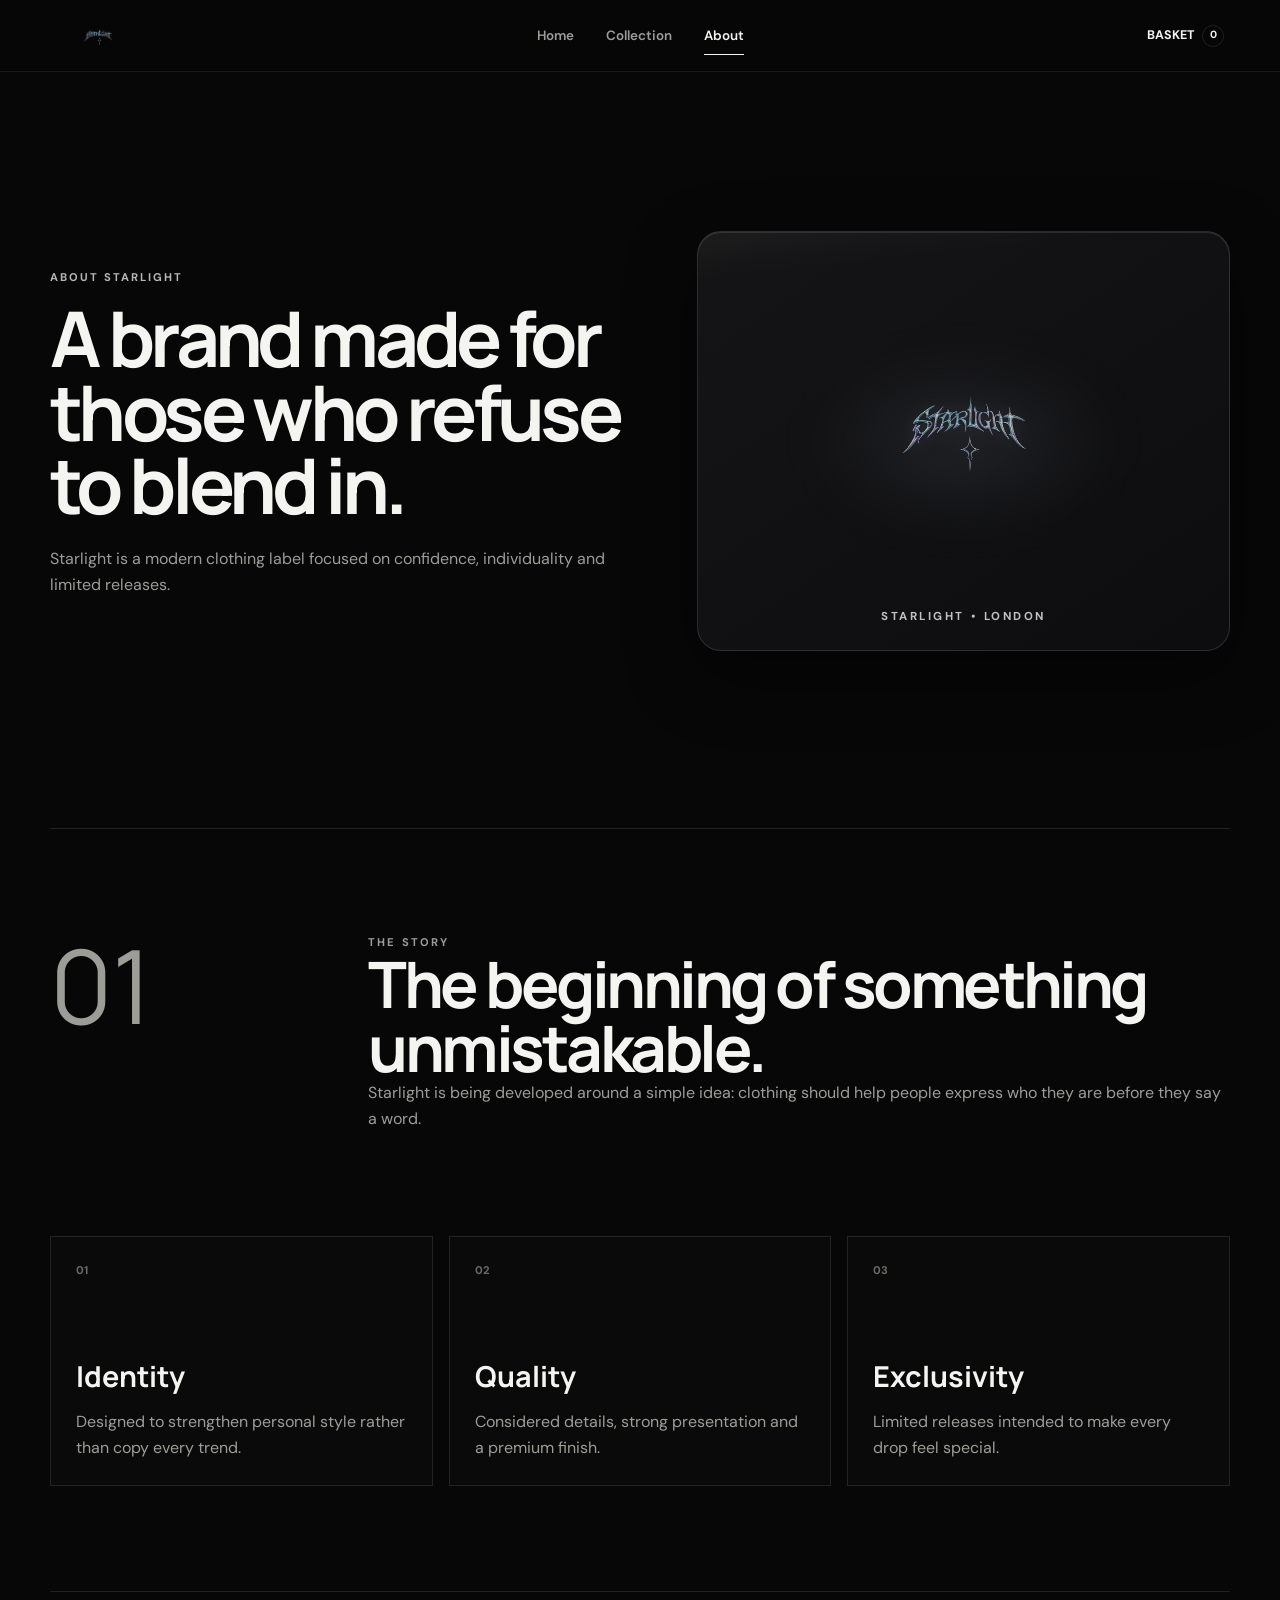
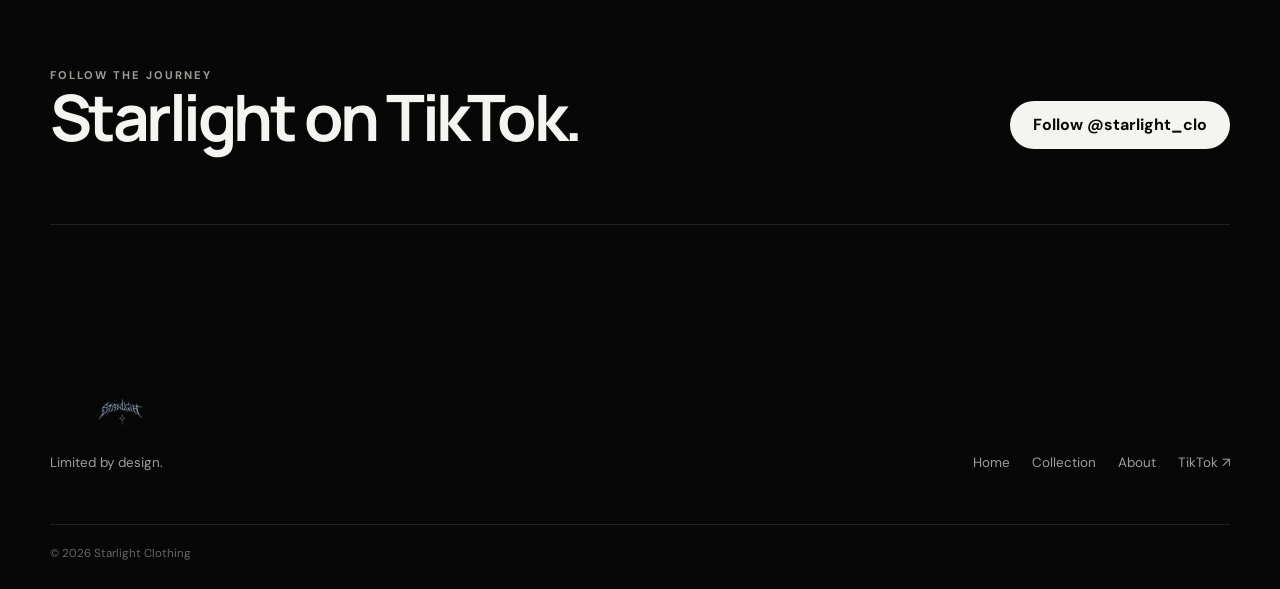
==== commit 90fd8931: "Add files via upload" ====
--- a/about.html
+++ b/about.html
@@ -12,7 +12,6 @@
   <link href="https://fonts.googleapis.com/css2?family=DM+Sans:wght@400;500;600;700&family=Manrope:wght@500;600;700&display=swap" rel="stylesheet">
   <link rel="stylesheet" href="styles.css">
 </head>
-
 <body>
   <header class="site-header" id="siteHeader">
     <a class="brand" href="index.html" aria-label="Starlight home">
@@ -27,48 +26,44 @@
 
     <div class="header-actions">
       <button class="basket-trigger" id="openBasket" type="button" aria-label="Open basket">
-        Basket <span class="basket-count">0</span>
+        Basket <span>0</span>
       </button>
-
       <button class="menu-trigger" id="menuTrigger" type="button" aria-label="Open menu" aria-expanded="false">
-        <span></span>
-        <span></span>
+        <span></span><span></span>
       </button>
     </div>
   </header>
 
-  <nav class="mobile-menu" id="mobileMenu" aria-label="Mobile navigation">
+  <nav class="mobile-menu" id="mobileMenu">
     <a href="index.html">Home</a>
     <a href="index.html#collection">Collection</a>
     <a href="about.html">About</a>
   </nav>
 
   <main>
-    <section class="about-hero">
+    <section class="about-hero section-shell">
       <div class="about-copy reveal">
         <p class="eyebrow">About Starlight</p>
-        <h1>A brand made for those who refuse to fade into the background.</h1>
+        <h1>A brand made for those who refuse to blend in.</h1>
         <p>
-          Starlight is an emerging clothing label focused on confidence, individuality and limited releases.
+          Starlight is a modern clothing label focused on confidence, individuality and limited releases.
         </p>
       </div>
 
-      <div class="about-logo reveal">
+      <div class="logo-case about-case reveal">
+        <div class="logo-glow"></div>
         <img src="starlight-logo.png" alt="Starlight Clothing">
+        <p class="brand-location">STARLIGHT • LONDON</p>
       </div>
     </section>
 
     <section class="story section-shell reveal">
-      <div class="story-index">01</div>
-
-      <div class="story-copy">
+      <p class="story-number">01</p>
+      <div>
         <p class="eyebrow">The story</p>
         <h2>The beginning of something unmistakable.</h2>
         <p>
           Starlight is being developed around a simple idea: clothing should help people express who they are before they say a word.
-        </p>
-        <p>
-          The final brand story can be added here once the client provides the approved wording.
         </p>
       </div>
     </section>
@@ -77,42 +72,39 @@
       <article class="value-card reveal">
         <span>01</span>
         <h3>Identity</h3>
-        <p>Designed to strengthen personal style instead of copying every trend.</p>
+        <p>Designed to strengthen personal style rather than copy every trend.</p>
       </article>
 
       <article class="value-card reveal">
         <span>02</span>
         <h3>Quality</h3>
-        <p>A focus on considered details, strong presentation and a premium finish.</p>
+        <p>Considered details, strong presentation and a premium finish.</p>
       </article>
 
       <article class="value-card reveal">
         <span>03</span>
         <h3>Exclusivity</h3>
-        <p>Limited releases intended to make every Starlight drop feel special.</p>
+        <p>Limited releases intended to make every drop feel special.</p>
       </article>
     </section>
 
-    <section class="tiktok-section section-shell reveal">
+    <section class="tiktok section-shell reveal">
       <div>
         <p class="eyebrow">Follow the journey</p>
         <h2>Starlight on TikTok.</h2>
-        <p>See previews, launch updates and behind-the-scenes content.</p>
       </div>
-
-      <a class="button button-light" href="https://www.tiktok.com/@starlight_clo" target="_blank" rel="noopener noreferrer">
+      <a class="button primary-button" href="https://www.tiktok.com/@starlight_clo" target="_blank" rel="noopener noreferrer">
         Follow @starlight_clo
       </a>
     </section>
   </main>
 
   <footer class="site-footer section-shell">
-    <div class="footer-top">
+    <div class="footer-main">
       <div class="footer-brand">
         <img src="starlight-logo.png" alt="Starlight Clothing">
-        <p>Premium streetwear. Limited by design.</p>
+        <p>Limited by design.</p>
       </div>
-
       <div class="footer-links">
         <a href="index.html">Home</a>
         <a href="index.html#collection">Collection</a>
@@ -120,38 +112,28 @@
         <a href="https://www.tiktok.com/@starlight_clo" target="_blank" rel="noopener noreferrer">TikTok ↗</a>
       </div>
     </div>
-
-    <div class="footer-bottom">
-      <span>© <span id="year"></span> Starlight Clothing</span>
-    </div>
+    <div class="footer-bottom">© <span id="year"></span> Starlight Clothing</div>
   </footer>
 
   <div class="basket-overlay" id="basketOverlay"></div>
-
-  <aside class="basket-drawer" id="basketDrawer" aria-hidden="true" aria-label="Shopping basket">
+  <aside class="basket-drawer" id="basketDrawer" aria-hidden="true">
     <div class="basket-head">
       <div>
         <p class="eyebrow">Your selection</p>
         <h2>Basket</h2>
       </div>
-
       <button id="closeBasket" type="button" aria-label="Close basket">×</button>
     </div>
-
     <div class="basket-empty">
-      <span class="empty-mark">✦</span>
+      <span>✦</span>
       <h3>Your basket is empty.</h3>
-      <p>The first Starlight collection is coming soon.</p>
-      <button class="button button-outline" id="continueShopping" type="button">Continue browsing</button>
+      <p>The first collection is coming soon.</p>
+      <button class="button outline-button" id="continueShopping" type="button">Continue browsing</button>
     </div>
-
     <div class="basket-summary">
-      <div>
-        <span>Subtotal</span>
-        <strong>£0.00</strong>
-      </div>
+      <div><span>Subtotal</span><strong>£0.00</strong></div>
       <button type="button" disabled>Checkout unavailable</button>
-      <small>Secure checkout will be connected through Shopify.</small>
+      <small>Shopify checkout will be connected later.</small>
     </div>
   </aside>
 
--- a/styles.css
+++ b/styles.css
@@ -1,62 +1,32 @@
-/* =========================================================
-   STARLIGHT — SMOKED GLASS REDESIGN
-   Clean, premium, fashion-led, GitHub Pages compatible
-   ========================================================= */
+/* Clean premium Starlight design */
 
 :root {
-  --bg: #060606;
-  --bg-soft: #0a0a0a;
-  --panel: rgba(14, 14, 16, 0.76);
-  --panel-strong: rgba(10, 10, 12, 0.92);
-  --text: #f3f3ef;
-  --muted: #9a9a95;
-  --line: rgba(255, 255, 255, 0.10);
-  --line-strong: rgba(255, 255, 255, 0.16);
-  --silver: #d8d8d2;
+  --bg: #070707;
+  --panel: #0d0d0e;
+  --text: #f4f4f1;
+  --muted: #9d9d98;
+  --line: rgba(255,255,255,.10);
   --max: 1180px;
 }
 
-* {
-  box-sizing: border-box;
-}
-
-html {
-  scroll-behavior: smooth;
-}
+* { box-sizing: border-box; }
+
+html { scroll-behavior: smooth; }
 
 body {
   margin: 0;
-  background:
-    radial-gradient(circle at 50% 0%, rgba(255, 255, 255, 0.035), transparent 28%),
-    linear-gradient(180deg, #070707 0%, #060606 100%);
+  background: var(--bg);
   color: var(--text);
   font-family: "DM Sans", Arial, sans-serif;
   line-height: 1.6;
   overflow-x: hidden;
 }
 
-body.no-scroll {
-  overflow: hidden;
-}
-
-a {
-  color: inherit;
-  text-decoration: none;
-}
-
-button {
-  font: inherit;
-}
-
-button,
-a {
-  -webkit-tap-highlight-color: transparent;
-}
-
-img {
-  display: block;
-  max-width: 100%;
-}
+body.no-scroll { overflow: hidden; }
+
+a { color: inherit; text-decoration: none; }
+button { font: inherit; }
+img { display: block; max-width: 100%; }
 
 .section-shell {
   width: min(calc(100% - 40px), var(--max));
@@ -65,10 +35,10 @@
 
 .eyebrow {
   margin: 0 0 14px;
-  color: #b8b8b2;
-  font-size: 0.70rem;
+  color: #b8b8b3;
+  font-size: .70rem;
   font-weight: 700;
-  letter-spacing: 0.18em;
+  letter-spacing: .18em;
   text-transform: uppercase;
 }
 
@@ -79,25 +49,22 @@
   inset: 0 0 auto;
   z-index: 100;
   height: 72px;
-  padding-inline: max(20px, calc((100vw - var(--max)) / 2));
+  padding-inline: max(20px, calc((100vw - var(--max))/2));
   display: grid;
   grid-template-columns: 1fr auto 1fr;
   align-items: center;
-  background: rgba(7, 7, 7, 0.72);
-  border-bottom: 1px solid rgba(255, 255, 255, 0.07);
-  backdrop-filter: blur(18px) saturate(110%);
-  -webkit-backdrop-filter: blur(18px) saturate(110%);
-}
-
-.brand {
-  width: 104px;
-}
+  background: rgba(7,7,7,.88);
+  border-bottom: 1px solid rgba(255,255,255,.07);
+  backdrop-filter: blur(16px);
+}
+
+.brand { width: 96px; }
 
 .brand img {
   width: 100%;
-  height: 40px;
+  height: 38px;
   object-fit: contain;
-  filter: brightness(0.72) contrast(1.15);
+  filter: brightness(.78) contrast(1.12);
 }
 
 .desktop-nav {
@@ -108,23 +75,19 @@
 .desktop-nav a {
   position: relative;
   color: var(--muted);
-  font-size: 0.85rem;
+  font-size: .84rem;
   font-weight: 600;
 }
 
 .desktop-nav a:hover,
-.desktop-nav a.active {
-  color: var(--text);
-}
+.desktop-nav a.active { color: var(--text); }
 
 .desktop-nav a.active::after {
   content: "";
   position: absolute;
-  right: 0;
-  bottom: -9px;
-  left: 0;
+  left: 0; right: 0; bottom: -9px;
   height: 1px;
-  background: var(--silver);
+  background: var(--text);
 }
 
 .header-actions {
@@ -138,24 +101,23 @@
   display: flex;
   align-items: center;
   gap: 8px;
-  padding: 8px 0;
   border: 0;
   background: transparent;
   color: var(--text);
-  font-size: 0.78rem;
+  font-size: .78rem;
   font-weight: 700;
   text-transform: uppercase;
   cursor: pointer;
 }
 
-.basket-count {
+.basket-trigger span {
   width: 22px;
   height: 22px;
   display: grid;
   place-items: center;
   border: 1px solid var(--line);
   border-radius: 50%;
-  font-size: 0.66rem;
+  font-size: .65rem;
 }
 
 .menu-trigger {
@@ -179,410 +141,302 @@
 .mobile-menu {
   position: fixed;
   top: 72px;
+  left: 0;
   right: 0;
-  left: 0;
   z-index: 90;
   display: none;
   gap: 18px;
   padding: 22px;
-  background: rgba(7, 7, 7, 0.97);
+  background: rgba(7,7,7,.98);
   border-bottom: 1px solid var(--line);
-  backdrop-filter: blur(18px);
-}
-
-.mobile-menu.open {
-  display: grid;
-}
+}
+
+.mobile-menu.open { display: grid; }
 
 /* Hero */
 
 .hero {
   min-height: 100vh;
-  padding: 126px max(22px, calc((100vw - var(--max)) / 2)) 64px;
+  padding: 118px 20px 72px;
   display: grid;
-  grid-template-columns: 0.95fr 1.05fr;
-  align-items: center;
-  gap: 64px;
-}
-
-.hero-inner,
-.hero-content,
-.campaign-copy {
-  max-width: 620px;
-}
-
-.hero h1,
-.campaign-copy h1 {
+  place-items: center;
+  text-align: center;
+}
+
+.hero-content {
+  width: min(100%, 900px);
+}
+
+.logo-case {
+  position: relative;
+  width: min(76vw, 470px);
+  min-height: 250px;
+  margin: 0 auto 42px;
+  padding: 36px;
+  display: grid;
+  place-items: center;
+  overflow: hidden;
+  border-radius: 24px;
+  background:
+    linear-gradient(145deg, rgba(255,255,255,.045), rgba(255,255,255,.012)),
+    rgba(12,12,14,.88);
+  border: 1px solid rgba(255,255,255,.12);
+  box-shadow:
+    inset 0 1px 0 rgba(255,255,255,.10),
+    0 24px 70px rgba(0,0,0,.45);
+}
+
+.logo-case::before {
+  content: "";
+  position: absolute;
+  top: -35%;
+  left: -15%;
+  width: 130%;
+  height: 55%;
+  border-radius: 50%;
+  background: linear-gradient(180deg, rgba(255,255,255,.12), transparent 70%);
+  transform: rotate(-6deg);
+  filter: blur(8px);
+}
+
+.logo-case img {
+  position: relative;
+  z-index: 2;
+  width: min(86%, 370px);
+  max-height: 170px;
+  object-fit: contain;
+  filter:
+    brightness(.75)
+    contrast(1.16)
+    saturate(.9)
+    drop-shadow(0 0 10px rgba(210,225,245,.08));
+}
+
+.logo-glow {
+  position: absolute;
+  width: 310px;
+  height: 170px;
+  border-radius: 50%;
+  background: radial-gradient(ellipse, rgba(205,220,245,.10), transparent 72%);
+  filter: blur(30px);
+}
+
+.hero h1 {
   margin: 0;
   font-family: "Manrope", sans-serif;
-  font-size: clamp(4rem, 7.6vw, 7.3rem);
-  line-height: 0.9;
-  letter-spacing: -0.065em;
-}
-
-.hero-copy,
-.campaign-intro {
-  max-width: 520px;
-  margin: 26px 0 0;
-  color: var(--muted);
-  font-size: 1.02rem;
+  font-size: clamp(3.2rem, 7vw, 6.5rem);
+  line-height: .95;
+  letter-spacing: -.06em;
+}
+
+.hero-copy {
+  max-width: 560px;
+  margin: 24px auto 0;
+  color: var(--muted);
+  font-size: 1rem;
 }
 
 .hero-actions {
   margin-top: 32px;
   display: flex;
+  justify-content: center;
   align-items: center;
-  gap: 24px;
-}
-
-.button,
-.primary-button {
+  gap: 22px;
+}
+
+.button {
   min-height: 48px;
   padding: 0 22px;
   display: inline-flex;
   align-items: center;
   justify-content: center;
-  border: 1px solid var(--line-strong);
+  border: 1px solid var(--line);
   border-radius: 999px;
   font-weight: 700;
   cursor: pointer;
-  transition: transform 0.2s ease, background 0.2s ease, color 0.2s ease;
-}
-
-.button:hover,
-.primary-button:hover {
-  transform: translateY(-2px);
-}
-
-.button-light,
+  transition: transform .2s ease, background .2s ease;
+}
+
+.button:hover { transform: translateY(-2px); }
+
 .primary-button {
   background: var(--text);
   color: #090909;
 }
 
-.button-outline {
-  background: rgba(255, 255, 255, 0.015);
+.outline-button {
+  background: transparent;
   color: var(--text);
 }
 
-.text-link,
-.secondary-link {
+.text-link {
   color: var(--muted);
   font-weight: 600;
 }
 
-.text-link:hover,
-.secondary-link:hover {
-  color: var(--text);
-}
-
-/* Smoked-glass logo case */
-
-.campaign-visual,
-.hero-visual {
+.text-link:hover { color: var(--text); }
+
+/* Sections */
+
+.intro {
+  padding: 110px 0;
+  border-top: 1px solid var(--line);
+}
+
+.two-column,
+.section-heading {
   display: grid;
-  place-items: center;
-}
-
-.logo-stage,
-.about-glass-case,
-.about-logo-card {
-  position: relative;
-  isolation: isolate;
-  width: min(100%, 560px);
-  min-height: 500px;
-  padding: 48px;
-  display: grid;
-  place-items: center;
-  overflow: hidden;
-  border-radius: 28px;
-  background:
-    linear-gradient(145deg, rgba(255, 255, 255, 0.055), rgba(255, 255, 255, 0.014)),
-    rgba(10, 10, 12, 0.86);
-  border: 1px solid rgba(255, 255, 255, 0.13);
-  box-shadow:
-    inset 0 1px 0 rgba(255, 255, 255, 0.12),
-    0 28px 75px rgba(0, 0, 0, 0.45),
-    0 0 42px rgba(170, 190, 220, 0.05);
-  backdrop-filter: blur(20px) saturate(105%);
-  -webkit-backdrop-filter: blur(20px) saturate(105%);
-}
-
-.logo-stage::before,
-.about-glass-case::before,
-.about-logo-card::before {
-  content: "";
-  position: absolute;
-  z-index: 2;
-  top: -30%;
-  left: -14%;
-  width: 128%;
-  height: 52%;
-  border-radius: 50%;
-  background: linear-gradient(
-    180deg,
-    rgba(255, 255, 255, 0.13),
-    rgba(255, 255, 255, 0.02) 60%,
-    transparent 100%
-  );
-  transform: rotate(-6deg);
-  filter: blur(8px);
-  pointer-events: none;
-}
-
-.logo-stage::after,
-.about-glass-case::after,
-.about-logo-card::after {
-  content: "";
-  position: absolute;
-  z-index: -1;
-  left: 50%;
-  bottom: -18%;
-  width: 68%;
-  height: 34%;
-  transform: translateX(-50%);
-  border-radius: 50%;
-  background: radial-gradient(
-    ellipse,
-    rgba(200, 215, 235, 0.10) 0%,
-    rgba(120, 135, 160, 0.04) 45%,
-    transparent 72%
-  );
-  filter: blur(34px);
-}
-
-.logo-stage img,
-.hero-logo,
-.about-glass-case img,
-.about-logo-card img {
-  position: relative;
-  z-index: 4;
-  width: min(74%, 360px);
-  max-height: 220px;
-  object-fit: contain;
-  filter:
-    brightness(0.68)
-    contrast(1.18)
-    saturate(0.86)
-    drop-shadow(0 0 7px rgba(255, 255, 255, 0.08))
-    drop-shadow(0 0 18px rgba(180, 200, 230, 0.08));
-}
-
-.logo-stage > p,
-.about-glass-case > p {
-  position: absolute;
-  right: 26px;
-  bottom: 22px;
-  left: 26px;
-  z-index: 4;
-  margin: 0;
-  color: #73736e;
-  font-size: 0.66rem;
-  font-weight: 700;
-  letter-spacing: 0.13em;
-  text-align: center;
-  text-transform: uppercase;
-}
-
-/* Sections */
-
-.intro,
-.statement {
-  padding-top: 116px;
-  padding-bottom: 116px;
-  border-top: 1px solid var(--line);
-}
-
-.intro-grid,
-.section-heading,
-.brand-section,
-.about-preview,
-.social-strip {
-  display: grid;
-  grid-template-columns: 1.2fr 0.8fr;
+  grid-template-columns: 1.2fr .8fr;
   gap: 64px;
   align-items: end;
 }
 
 .intro h2,
-.statement h2,
 .section-heading h2,
-.brand-section h2,
-.about-preview h2,
-.social-strip h2,
 .story h2,
-.story-content h2,
-.tiktok-section h2 {
+.tiktok h2 {
   margin: 0;
   font-family: "Manrope", sans-serif;
-  font-size: clamp(2.7rem, 5.4vw, 5.2rem);
-  line-height: 0.98;
-  letter-spacing: -0.055em;
-}
-
-.intro-grid p,
+  font-size: clamp(2.6rem, 5vw, 4.9rem);
+  line-height: 1;
+  letter-spacing: -.055em;
+}
+
+.two-column p,
 .section-heading > p,
-.brand-section p,
-.about-preview p,
-.social-strip p,
-.story-copy p,
-.story-content p,
-.tiktok-section p {
+.story p,
+.tiktok p {
   margin: 0;
   color: var(--muted);
 }
 
 .collection {
-  padding-top: 22px;
-  padding-bottom: 116px;
-}
-
-.collection-preview {
-  min-height: 420px;
-  margin-top: 58px;
-  padding: 30px;
-  display: grid;
-  grid-template-columns: auto 1fr;
-  grid-template-rows: auto 1fr auto;
-  gap: 28px;
-  border: 1px solid var(--line);
-  background: #0a0a0a;
-}
-
-.preview-label {
-  grid-column: 1 / -1;
-  display: flex;
-  justify-content: space-between;
-  color: #6e6e69;
-  font-size: 0.68rem;
-  font-weight: 700;
-  letter-spacing: 0.14em;
-  text-transform: uppercase;
-}
-
-.preview-mark {
-  align-self: center;
-  font-size: clamp(4.5rem, 10vw, 8.5rem);
-  line-height: 1;
-}
-
-.preview-copy {
-  align-self: center;
-  max-width: 600px;
-}
-
-.preview-copy h3 {
-  margin: 0 0 14px;
-  font-family: "Manrope", sans-serif;
-  font-size: clamp(2rem, 4vw, 3.8rem);
-  line-height: 1;
-  letter-spacing: -0.045em;
-}
-
-.preview-copy p {
-  margin: 0;
-  color: var(--muted);
-}
-
-.collection-preview .button {
-  grid-column: 2;
-  justify-self: start;
-}
-
-.brand-section,
-.about-preview,
-.social-strip,
-.tiktok-section {
-  padding-top: 82px;
-  padding-bottom: 82px;
-  border-top: 1px solid var(--line);
-  border-bottom: 1px solid var(--line);
-}
-
-/* About */
-
-.about-hero {
-  min-height: 92vh;
-  padding: 132px max(22px, calc((100vw - var(--max)) / 2)) 72px;
-  display: grid;
-  grid-template-columns: 1.1fr 0.9fr;
-  align-items: center;
-  gap: 60px;
-}
-
-.about-copy h1 {
-  margin: 0;
-  font-family: "Manrope", sans-serif;
-  font-size: clamp(3.2rem, 6.2vw, 6.2rem);
-  line-height: 0.94;
-  letter-spacing: -0.06em;
-}
-
-.about-copy > p:last-child {
-  max-width: 570px;
-  margin-top: 24px;
-  color: var(--muted);
-}
-
-.about-logo,
-.about-logo-card {
-  min-height: 460px;
-}
-
-.story {
-  padding-top: 112px;
-  padding-bottom: 112px;
-  display: grid;
-  grid-template-columns: 0.35fr 1fr;
-  gap: 64px;
-  border-top: 1px solid var(--line);
-}
-
-.story-index,
-.story-number {
-  color: #3a3a37;
-  font-family: "Manrope", sans-serif;
-  font-size: clamp(5rem, 9vw, 9rem);
-  line-height: 1;
-}
-
-.story-copy,
-.story-content {
-  max-width: 820px;
-}
-
-.story-copy p,
-.story-content p {
-  max-width: 680px;
-  margin-top: 26px;
-}
-
-.values {
-  padding-bottom: 112px;
-  display: grid;
-  grid-template-columns: repeat(3, 1fr);
-  gap: 16px;
-}
-
-.value-card {
-  min-height: 270px;
-  padding: 26px;
+  padding: 10px 0 110px;
+}
+
+.collection-card {
+  min-height: 430px;
+  margin-top: 56px;
+  padding: 28px;
   display: flex;
   flex-direction: column;
   border: 1px solid var(--line);
   background: #0a0a0a;
 }
 
+.collection-top {
+  display: flex;
+  justify-content: space-between;
+  color: #6e6e69;
+  font-size: .68rem;
+  font-weight: 700;
+  letter-spacing: .14em;
+  text-transform: uppercase;
+}
+
+.collection-center {
+  margin: auto;
+  max-width: 640px;
+  text-align: center;
+}
+
+.collection-center .star {
+  display: block;
+  margin-bottom: 20px;
+  font-size: 4rem;
+}
+
+.collection-center h3 {
+  margin: 0;
+  font-family: "Manrope", sans-serif;
+  font-size: clamp(2rem, 4vw, 3.7rem);
+  line-height: 1;
+  letter-spacing: -.045em;
+}
+
+.collection-center p {
+  margin: 18px auto 0;
+  color: var(--muted);
+}
+
+.collection-card .button {
+  align-self: center;
+}
+
+/* About */
+
+.about-hero {
+  min-height: 92vh;
+  padding-top: 124px;
+  padding-bottom: 70px;
+  display: grid;
+  grid-template-columns: 1.05fr .95fr;
+  align-items: center;
+  gap: 58px;
+}
+
+.about-copy h1 {
+  margin: 0;
+  font-family: "Manrope", sans-serif;
+  font-size: clamp(3rem, 6vw, 5.9rem);
+  line-height: .96;
+  letter-spacing: -.06em;
+}
+
+.about-copy > p:last-child {
+  max-width: 560px;
+  margin-top: 24px;
+  color: var(--muted);
+}
+
+.about-case {
+  width: 100%;
+  min-height: 420px;
+  margin: 0;
+}
+
+.story {
+  padding: 105px 0;
+  display: grid;
+  grid-template-columns: .3fr 1fr;
+  gap: 60px;
+  border-top: 1px solid var(--line);
+}
+
+.story-number {
+  margin: 0;
+  color: #3a3a37;
+  font-family: "Manrope", sans-serif;
+  font-size: clamp(5rem, 8vw, 8rem);
+  line-height: 1;
+}
+
+.values {
+  padding-bottom: 105px;
+  display: grid;
+  grid-template-columns: repeat(3,1fr);
+  gap: 16px;
+}
+
+.value-card {
+  min-height: 250px;
+  padding: 25px;
+  display: flex;
+  flex-direction: column;
+  border: 1px solid var(--line);
+  background: #0a0a0a;
+}
+
 .value-card span {
-  color: #6c6c67;
-  font-size: 0.70rem;
+  color: #6b6b66;
+  font-size: .7rem;
   font-weight: 700;
 }
 
 .value-card h3 {
   margin: auto 0 10px;
   font-family: "Manrope", sans-serif;
-  font-size: 1.9rem;
+  font-size: 1.8rem;
 }
 
 .value-card p {
@@ -590,32 +444,40 @@
   color: var(--muted);
 }
 
-/* Footer */
-
-.site-footer {
-  padding-bottom: 26px;
-}
-
-.footer-top {
-  padding: 52px 0;
+.tiktok {
+  margin-bottom: 105px;
+  padding: 75px 0;
   display: flex;
   align-items: end;
   justify-content: space-between;
   gap: 40px;
+  border-top: 1px solid var(--line);
+  border-bottom: 1px solid var(--line);
+}
+
+/* Footer */
+
+.site-footer { padding-bottom: 26px; }
+
+.footer-main {
+  padding: 50px 0;
+  display: flex;
+  align-items: end;
+  justify-content: space-between;
+  gap: 40px;
 }
 
 .footer-brand img {
-  width: 145px;
-  max-height: 64px;
+  width: 140px;
+  max-height: 62px;
   object-fit: contain;
-  object-position: left center;
-  filter: brightness(0.70) contrast(1.15);
+  filter: brightness(.75) contrast(1.12);
 }
 
 .footer-brand p {
   margin: 10px 0 0;
   color: var(--muted);
-  font-size: 0.86rem;
+  font-size: .84rem;
 }
 
 .footer-links {
@@ -626,18 +488,16 @@
 
 .footer-links a {
   color: var(--muted);
-  font-size: 0.84rem;
-}
-
-.footer-links a:hover {
-  color: var(--text);
-}
+  font-size: .84rem;
+}
+
+.footer-links a:hover { color: var(--text); }
 
 .footer-bottom {
   padding-top: 20px;
   border-top: 1px solid var(--line);
   color: #666661;
-  font-size: 0.72rem;
+  font-size: .72rem;
 }
 
 /* Basket */
@@ -647,9 +507,9 @@
   inset: 0;
   z-index: 200;
   visibility: hidden;
-  background: rgba(0, 0, 0, 0.68);
+  background: rgba(0,0,0,.68);
   opacity: 0;
-  transition: 0.28s ease;
+  transition: .28s ease;
 }
 
 .basket-overlay.open {
@@ -662,39 +522,31 @@
   top: 0;
   right: 0;
   z-index: 210;
-  width: min(430px, 100%);
+  width: min(430px,100%);
   height: 100vh;
   padding: 28px;
   display: flex;
   flex-direction: column;
-  background: rgba(9, 9, 10, 0.96);
+  background: rgba(9,9,10,.97);
   border-left: 1px solid var(--line);
-  backdrop-filter: blur(20px);
-  -webkit-backdrop-filter: blur(20px);
   transform: translateX(102%);
-  transition: transform 0.35s cubic-bezier(0.22, 1, 0.36, 1);
-}
-
-.basket-drawer.open {
-  transform: translateX(0);
-}
-
-.basket-head,
-.basket-header {
-  display: flex;
-  align-items: flex-start;
+  transition: transform .35s cubic-bezier(.22,1,.36,1);
+}
+
+.basket-drawer.open { transform: translateX(0); }
+
+.basket-head {
+  display: flex;
   justify-content: space-between;
 }
 
-.basket-head h2,
-.basket-header h2 {
+.basket-head h2 {
   margin: 0;
   font-family: "Manrope", sans-serif;
-  font-size: 2.1rem;
-}
-
-.basket-head > button,
-.basket-header > button {
+  font-size: 2rem;
+}
+
+.basket-head > button {
   border: 0;
   background: transparent;
   color: var(--text);
@@ -707,10 +559,7 @@
   text-align: center;
 }
 
-.empty-mark,
-.empty-icon {
-  font-size: 2.5rem;
-}
+.basket-empty > span { font-size: 2.4rem; }
 
 .basket-empty h3 {
   margin: 12px 0 8px;
@@ -718,7 +567,6 @@
 }
 
 .basket-empty p {
-  max-width: 270px;
   margin: 0 auto 22px;
   color: var(--muted);
 }
@@ -746,16 +594,16 @@
   display: block;
   margin-top: 9px;
   color: #666;
-  font-size: 0.68rem;
+  font-size: .68rem;
   text-align: center;
 }
 
-/* Animation */
+/* Reveal */
 
 .reveal {
   opacity: 0;
-  transform: translateY(20px);
-  transition: opacity 0.65s ease, transform 0.65s ease;
+  transform: translateY(18px);
+  transition: opacity .65s ease, transform .65s ease;
 }
 
 .reveal.visible {
@@ -766,35 +614,24 @@
 /* Responsive */
 
 @media (max-width: 900px) {
-  .desktop-nav {
-    display: none;
-  }
-
-  .menu-trigger {
-    display: block;
-  }
-
-  .hero,
-  .about-hero,
-  .intro-grid,
+  .desktop-nav { display: none; }
+  .menu-trigger { display: block; }
+
+  .two-column,
   .section-heading,
-  .brand-section,
-  .about-preview,
-  .social-strip {
+  .about-hero {
     grid-template-columns: 1fr;
   }
 
-  .hero,
-  .about-hero {
-    min-height: auto;
-  }
-
-  .story {
-    grid-template-columns: 1fr;
-  }
-
-  .values {
-    grid-template-columns: repeat(2, 1fr);
+  .about-hero { min-height: auto; }
+
+  .story { grid-template-columns: 1fr; }
+
+  .values { grid-template-columns: repeat(2,1fr); }
+
+  .tiktok {
+    align-items: flex-start;
+    flex-direction: column;
   }
 }
 
@@ -805,113 +642,132 @@
     grid-template-columns: 1fr auto;
   }
 
-  .brand {
-    width: 90px;
-  }
-
-  .brand img {
-    height: 36px;
-  }
-
-  .mobile-menu {
-    top: 66px;
-  }
-
-  .basket-trigger {
-    font-size: 0;
-  }
-
-  .basket-trigger span {
-    font-size: 0.66rem;
-  }
-
-  .hero,
+  .brand { width: 88px; }
+  .brand img { height: 34px; }
+  .mobile-menu { top: 66px; }
+
+  .basket-trigger { font-size: 0; }
+  .basket-trigger span { font-size: .65rem; }
+
+  .hero {
+    min-height: auto;
+    padding: 104px 15px 64px;
+  }
+
+  .logo-case {
+    width: min(90vw, 360px);
+    min-height: 210px;
+    margin-bottom: 34px;
+    padding: 28px;
+  }
+
+  .logo-case img {
+    width: min(88%, 290px);
+    max-height: 145px;
+  }
+
+  .hero h1 {
+    font-size: clamp(3rem, 15vw, 4.8rem);
+  }
+
+  .hero-actions {
+    flex-direction: column;
+    gap: 16px;
+  }
+
+  .section-shell {
+    width: min(calc(100% - 28px), var(--max));
+  }
+
+  .intro,
+  .story {
+    padding: 84px 0;
+  }
+
+  .collection { padding-bottom: 86px; }
+
+  .collection-card {
+    min-height: 390px;
+    padding: 22px;
+  }
+
   .about-hero {
-    padding: 104px 16px 62px;
-    gap: 38px;
-  }
-
-  .hero h1,
-  .campaign-copy h1 {
-    font-size: clamp(3.2rem, 15vw, 5rem);
-  }
-
-  .hero-actions {
+    padding-top: 106px;
+    padding-bottom: 62px;
+  }
+
+  .about-case {
+    min-height: 310px;
+  }
+
+  .values { grid-template-columns: 1fr; }
+
+  .tiktok {
+    margin-bottom: 84px;
+    padding: 60px 0;
+  }
+
+  .footer-main {
     align-items: flex-start;
     flex-direction: column;
-    gap: 16px;
-  }
-
-  .section-shell {
-    width: min(calc(100% - 28px), var(--max));
-  }
-
-  .logo-stage,
-  .about-glass-case,
-  .about-logo-card {
-    min-height: 330px;
-    padding: 28px;
-    border-radius: 22px;
-  }
-
-  .logo-stage img,
-  .hero-logo,
-  .about-glass-case img,
-  .about-logo-card img {
-    width: min(78%, 285px);
-    max-height: 175px;
-  }
-
-  .intro,
-  .statement,
-  .story {
-    padding-top: 86px;
-    padding-bottom: 86px;
-  }
-
-  .collection {
-    padding-bottom: 88px;
-  }
-
-  .collection-preview {
-    min-height: 400px;
-    padding: 22px;
-    grid-template-columns: 1fr;
-    grid-template-rows: auto auto 1fr auto;
-  }
-
-  .collection-preview .button {
-    grid-column: 1;
-  }
-
-  .brand-section,
-  .about-preview,
-  .social-strip,
-  .tiktok-section {
-    padding-top: 60px;
-    padding-bottom: 60px;
-    gap: 28px;
-  }
-
-  .values {
-    grid-template-columns: 1fr;
-  }
-
-  .footer-top {
-    align-items: flex-start;
-    flex-direction: column;
-  }
-
-  .basket-drawer {
-    padding: 22px;
-  }
+  }
+
+  .basket-drawer { padding: 22px; }
 }
 
 @media (prefers-reduced-motion: reduce) {
-  *,
-  *::before,
-  *::after {
+  *, *::before, *::after {
     scroll-behavior: auto !important;
-    transition-duration: 0.01ms !important;
-  }
-}
+    transition-duration: .01ms !important;
+  }
+}
+
+
+/* Professional centred brand lockup */
+.logo-case {
+  padding-bottom: 58px;
+}
+
+.brand-location {
+  position: absolute;
+  right: 24px;
+  bottom: 22px;
+  left: 24px;
+  z-index: 3;
+  margin: 0;
+  color: rgba(244, 244, 241, 0.78);
+  font-size: 0.72rem;
+  font-weight: 700;
+  letter-spacing: 0.22em;
+  text-align: center;
+  text-transform: uppercase;
+}
+
+.hero-content {
+  display: flex;
+  flex-direction: column;
+  align-items: center;
+}
+
+.hero-content .logo-case {
+  margin-left: auto;
+  margin-right: auto;
+}
+
+.about-case .brand-location {
+  bottom: 24px;
+}
+
+@media (max-width: 620px) {
+  .logo-case {
+    padding-bottom: 52px;
+  }
+
+  .brand-location {
+    right: 16px;
+    bottom: 18px;
+    left: 16px;
+    font-size: 0.64rem;
+    letter-spacing: 0.18em;
+  }
+}
